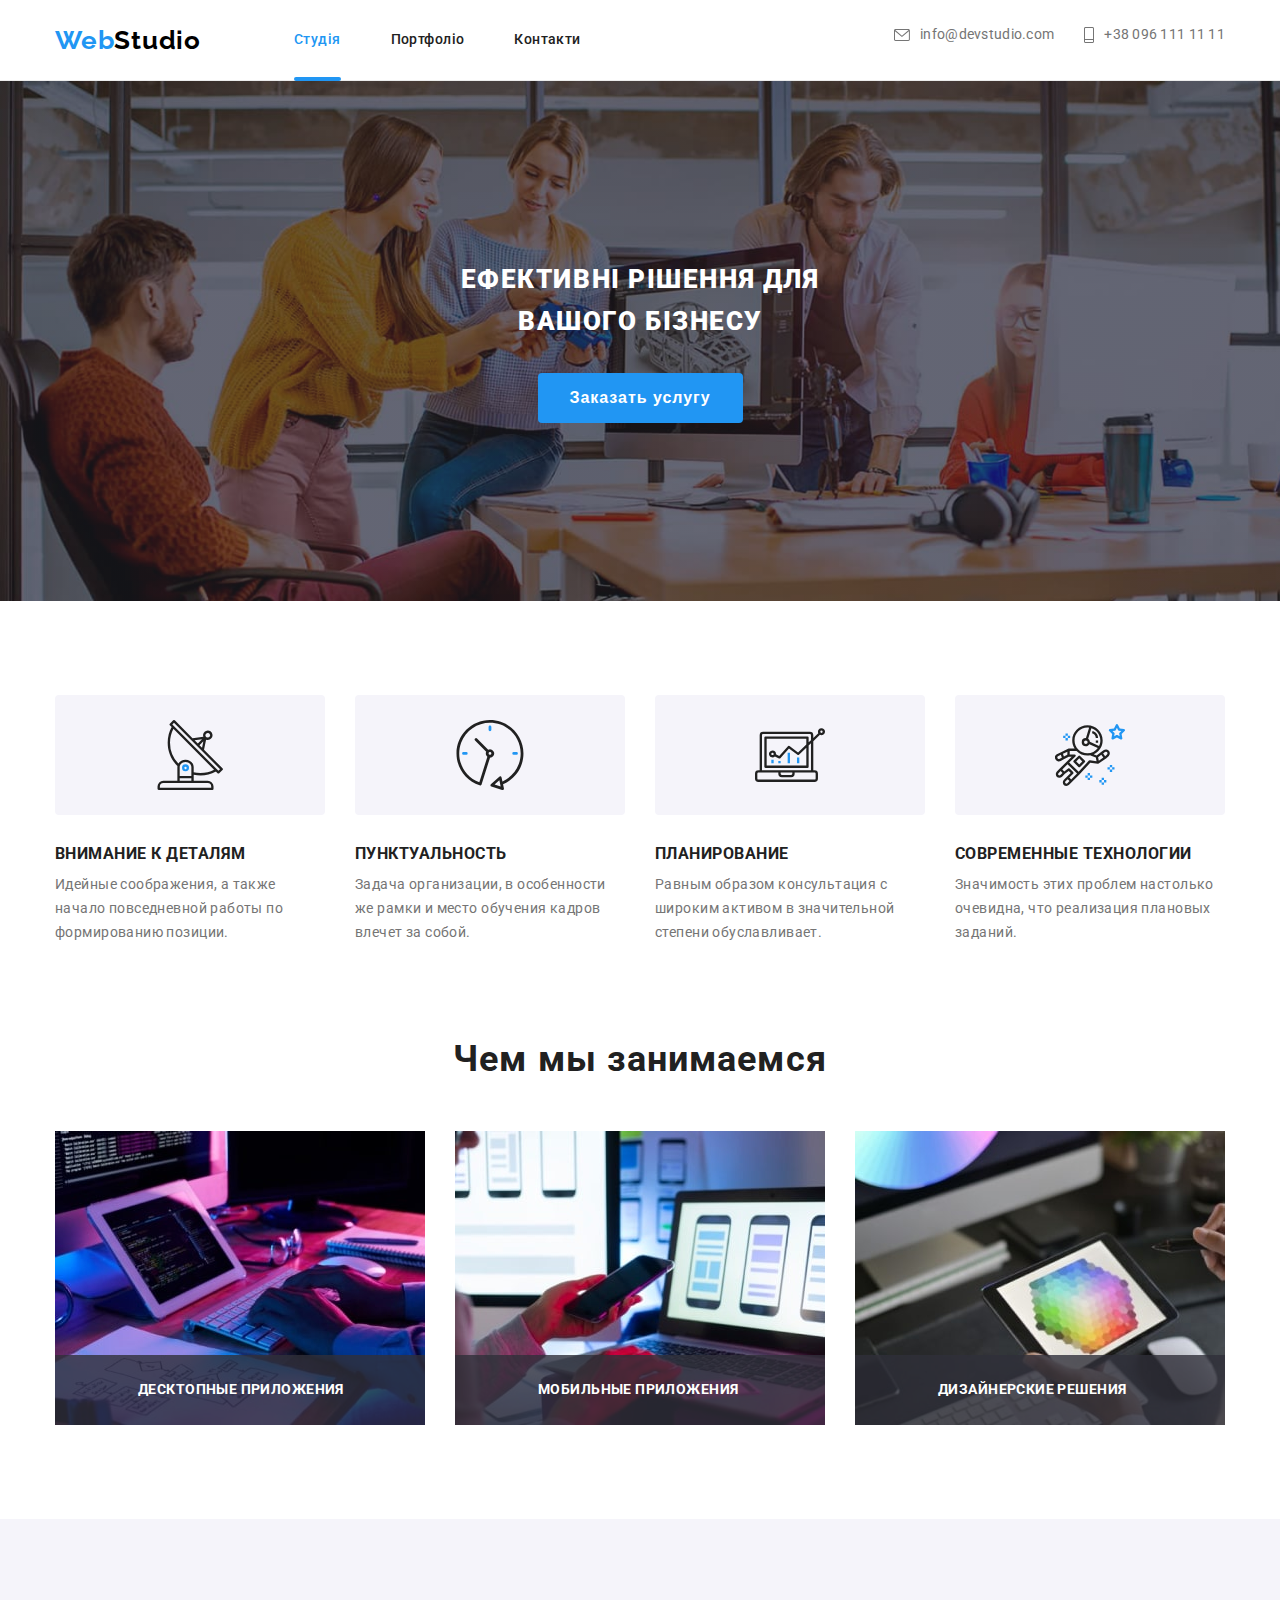
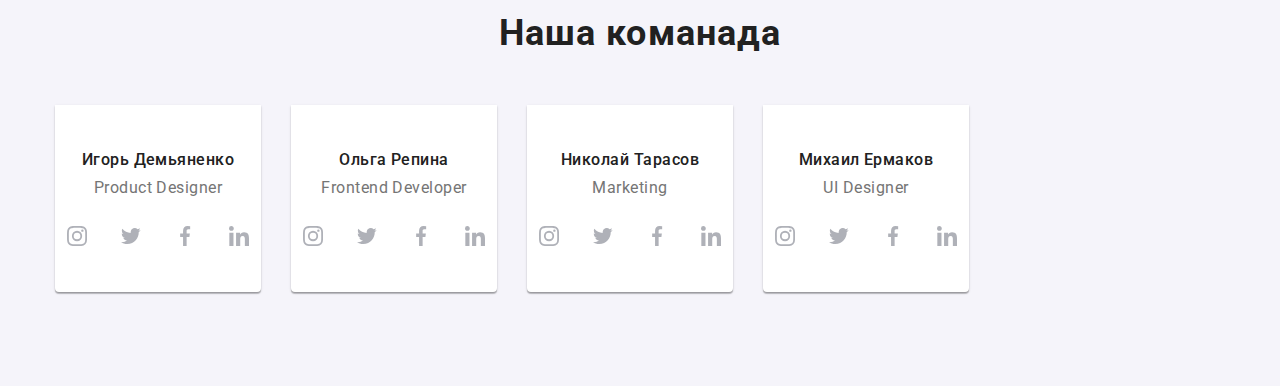
==== index.html @ d338bcd3 "Домашнє завдання 8" ====
<!DOCTYPE html>
<html lang="ru">

<head>
    <meta charset="UTF-8">
    <meta http-equiv="X-UA-Compatible" content="IE=edge">
    <meta name="viewport" content="width=device-width, initial-scale=1.0">
    <title>Document</title>
    <link rel="preconnect" href="https://fonts.googleapis.com">
    <link rel="preconnect" href="https://fonts.gstatic.com" crossorigin>
    <link href="https://fonts.googleapis.com/css2?family=Raleway:wght@700&family=Roboto:wght@500;700;900&display=swap"
        rel="stylesheet">
    <link rel="stylesheet" href="https://cdn.jsdelivr.net/npm/modern-normalize@1.1.0/modern-normalize.min.css">
    <link rel="stylesheet" href="./css/main.min.css">
</head>

<body>
    <header class="site-header">
        <div class="site-header__container container">
                <a href="./index.html" class="logo link" lang="en"><span class="web-logo">Web</span>Studio</a>
                
                <button class="menu-button" js-open-menu>
                    <svg class="menu-button__icon">
                        <use href="./images/icons.svg#icon-menu-burger"></use>
                    </svg>
                </button>

                <nav>
                    <ul class="site-nav list">
                        <li class="site-nav__item item"><a class="site-nav__link link site-nav__link--current" href="./index.html">Студія</a></li>
                        <li class="site-nav__item item"><a class="site-nav__link link" href="./portfolio.html">Портфоліо</a></li>
                        <li class="site-nav__item item"><a class="site-nav__link link" href="">Контакти</a></li>
                    </ul>
                </nav>
                
                <ul class="site-contact list">
                    <li class="site-contact__item item">
                        <a class="site-contact__link link" href="mailto:">
                            <svg class="site-contact__icon">
                                <use href="./images/icons.svg#icon-mail"></use>
                            </svg>
                            info@devstudio.com
                        </a>
                    </li>
                    <li class="site-contact__item item">
                        <a class="site-contact__link link" href="tel:">
                            <svg class="site-contact__icon icon-phone">
                                <use href="./images/icons.svg#icon-phone"></use>
                            </svg>
                            +38 096 111 11 11
                        </a>
                    </li>
                </ul>
        </div>

        <div class="mobile-menu" js-menu-container>
            <div class="mobile-menu__container container">
                <button class="mobile-menu__btn" js-close-menu>
                    <svg class="mobile-menu__btn-icon">
                        <use href="./images/icons.svg#icon-cross"></use>
                    </svg>
                </button>

                <ul class="list mobile-menu__nav">
                    <li class="item mobile-menu__nav-item"><a class="link mobile-menu__nav-link" href="./index.html">Студія</a></li>
                    <li class="item mobile-menu__nav-item"><a class="link mobile-menu__nav-link" href="./portfolio.html">Портфоліо</a></li>
                    <li class="item mobile-menu__nav-item"><a class="link mobile-menu__nav-link" href="">Контакти</a></li>
                </ul>

                <ul class="list mobile-menu__contact">
                    <li class="mobile-menu__contact-item"><a class="mobile-menu__contact-curent link" href="tel:+38 096 111 11 11">+38 096 111 11 11</a></li>
                    <li class="mobile-menu__contact-item"><a class="mobile-menu__contact-link link" href="mailto:info@devstudio.com">info@devstudio.com</a></li>
                </ul>

                <ul class="social-list list">
                    <li class="social-list__item"><a class="link social-list__link" href="">Instagram</a></li>
                    <li class="social-list__item"><a class="link social-list__link" href="">Twitter</a></li>
                    <li class="social-list__item"><a class="link social-list__link" href="">Facebook</a></li>
                    <li class="social-list__item"><a class="link social-list__link" href="">Linkedin</a></li>
                </ul>
            </div>
        </div>
    </header>

  <main>
        <section class="hero">
            <div class="container">
               <h1 class="hero__title">Ефективні рішення для<br> вашого бізнесу</h1> 

               <button class="hero__button btn" data-modal-open>Заказать услугу</button>
            </div>
        </section>

        <section class="features">
            <div class="container">
                <h2 hidden>Особенности</h2>

            <ul class="features__list list">
                <li class="features__item">
                    <div class="features__icon-box">
                        <svg class="features__icon">
                            <use href="./images/icons.svg#icon-satellite-dish"></use>
                        </svg>
                    </div>
                    <h3 class="features__title">Внимание к деталям</h3>
                    <p class="features__describe">
                        Идейные соображения, а также начало повседневной работы по формированию позиции.
                    </p>
                </li>

                <li class="features__item">
                    <div class="features__icon-box">
                        <svg class="features__icon">
                            <use href="./images/icons.svg#icon-clock"></use>
                        </svg>
                    </div>
                    <h3 class="features__title">Пунктуальность</h3>
                    <p class="features__describe">
                        Задача организации, в особенности же рамки и место обучения кадров влечет за собой.
                    </p>
                </li>

                <li class="features__item">
                    <div class="features__icon-box">
                        <svg class="features__icon">
                            <use href="./images/icons.svg#icon-diagram"></use>
                        </svg>
                    </div>
                    <h3 class="features__title">Планирование</h3>
                    <p class="features__describe">
                        Равным образом консультация с широким активом в значительной степени обуславливает.
                    </p>
                </li>

                <li class="features__item">
                    <div class="features__icon-box">
                        <svg class="features__icon">
                            <use href="./images/icons.svg#icon-astronaut"></use>
                        </svg>
                    </div>
                    <h3 class="features__title">Современные технологии</h3>
                    <p class="features__describe">
                        Значимость этих проблем настолько очевидна, что реализация плановых заданий.
                    </p>
                </li>
            </ul>
            </div>
        </section>

        <section class="occupation">
            <div class="container">
                <h2 class="occupation__title">Чем мы занимаемся</h2>

                <ul class="occupation__list list">
                    <li class="occupation__item">
                        <img class="occupation__image" srcset="./images/img1.jpg 1x, ./images/img1@2x.jpg 2x" src="./images/img1.jpg" alt="верстка сайта" width="370">
                        <h3 class="occupation__subtitle">Десктопные приложения</h3>
                    </li>

                    <li class="occupation__item">
                        <img class="occupation__image" srcset="./images/img2.jpg 1x, ./images/img2@2x.jpg 2x" src="./images/img2.jpg" alt="разработка приложения" width="370">
                        <h3 class="occupation__subtitle">Мобильные приложения</h3>
                    </li>

                    <li class="occupation__item">
                        <img class="occupation__image" srcset="./images/img3.jpg 1x, ./images/img3@2x.jpg 2x" src="./images/img3.jpg" alt="дизайн сайта" width="370">
                        <h3 class="occupation__subtitle">Дизайнерские решения</h3>
                    </li>
                </ul>
            </div>
        </section>

        <section class="team">
            <div class="container">
                <h2 class="team__title">Наша команада</h2>

                <ul class="team__list list">
                    <li class="team__item">
                        <img src="./images/photo1.jpg" alt="" class="team__image" width="270">

                        <h3 class="team__name">Игорь Демьяненко</h3>

                        <p class="team__role" lang="en">Product Designer</p>

                        <ul class="team__social-list list">
                            <li class="team__social">
                                <a href="" class="team__social-link">
                                    <svg class="team__social-icon">
                                        <use href="./images/icons.svg#icon-instagram"></use>
                                    </svg>
                                </a>
                            </li>

                            <li class="team__social">
                                <a href="" class="team__social-link">
                                    <svg class="team__social-icon">
                                        <use href="./images/icons.svg#icon-twitter"></use>
                                    </svg>
                                </a>
                            </li>

                            <li class="team__social">
                                <a href="" class="team__social-link">
                                    <svg class="team__social-icon">
                                        <use href="./images/icons.svg#icon-facebook"></use>
                                    </svg>
                                </a>
                            </li>

                            <li class="team__social">
                                <a href="" class="team__social-link">
                                    <svg class="team__social-icon">
                                        <use href="./images/icons.svg#icon-linkedin"></use>
                                    </svg>
                                </a>
                            </li>
                        
    
                        </ul>

                        
                    <li class="team__item">
                        <img src="./images/photo2.jpg" alt="" class="team__image" width="270">

                        <h3 class="team__name">Ольга Репина</h3>

                        <p class="team__role" lang="en">Frontend Developer</p>

                        <ul class="team__social-list list">
                            <li class="team__social">
                                <a href="" class="team__social-link">
                                    <svg class="team__social-icon">
                                        <use href="./images/icons.svg#icon-instagram"></use>
                                    </svg>
                                </a>
                            </li>

                            <li class="team__social">
                                <a href="" class="team__social-link">
                                    <svg class="team__social-icon">
                                        <use href="./images/icons.svg#icon-twitter"></use>
                                    </svg>
                                </a>
                            </li>

                            <li class="team__social">
                                <a href="" class="team__social-link">
                                    <svg class="team__social-icon">
                                        <use href="./images/icons.svg#icon-facebook"></use>
                                    </svg>
                                </a>
                            </li>

                            <li class="team__social">
                                <a href="" class="team__social-link">
                                    <svg class="team__social-icon">
                                        <use href="./images/icons.svg#icon-linkedin"></use>
                                    </svg>
                                </a>
                            </li>
                        
    
                        </ul>
                    </li>

                    <li class="team__item">
                        <img src="./images/photo3.jpg" alt="" class="team__image" width="270">

                        <h3 class="team__name">Николай Тарасов</h3>

                        <p class="team__role" lang="en">Marketing</p>

                        <ul class="team__social-list list">
                            <li class="team__social">
                                <a href="" class="team__social-link">
                                    <svg class="team__social-icon">
                                        <use href="./images/icons.svg#icon-instagram"></use>
                                    </svg>
                                </a>
                            </li>

                            <li class="team__social">
                                <a href="" class="team__social-link">
                                    <svg class="team__social-icon">
                                        <use href="./images/icons.svg#icon-twitter"></use>
                                    </svg>
                                </a>
                            </li>

                            <li class="team__social">
                                <a href="" class="team__social-link">
                                    <svg class="team__social-icon">
                                        <use href="./images/icons.svg#icon-facebook"></use>
                                    </svg>
                                </a>
                            </li>

                            <li class="team__social">
                                <a href="" class="team__social-link">
                                    <svg class="team__social-icon">
                                        <use href="./images/icons.svg#icon-linkedin"></use>
                                    </svg>
                                </a>
                            </li>
                        
    
                        </ul>
                    </li>

                    <li class="team__item">
                        <img src="./images/photo4.jpg" alt="" class="team__image" width="270">

                        <h3 class="team__name">Михаил Ермаков</h3>

                        <p class="team__role" lang="en">UI Designer</p>
                        
                        <ul class="team__social-list list">
                            <li class="team__social">
                                <a href="" class="team__social-link">
                                    <svg class="team__social-icon">
                                        <use href="./images/icons.svg#icon-instagram"></use>
                                    </svg>
                                </a>
                            </li>

                            <li class="team__social">
                                <a href="" class="team__social-link">
                                    <svg class="team__social-icon">
                                        <use href="./images/icons.svg#icon-twitter"></use>
                                    </svg>
                                </a>
                            </li>

                            <li class="team__social">
                                <a href="" class="team__social-link">
                                    <svg class="team__social-icon">
                                        <use href="./images/icons.svg#icon-facebook"></use>
                                    </svg>
                                </a>
                            </li>

                            <li class="team__social">
                                <a href="" class="team__social-link">
                                    <svg class="team__social-icon">
                                        <use href="./images/icons.svg#icon-linkedin"></use>
                                    </svg>
                                </a>
                            </li>
                        
    
                        </ul>
                    </li>
                </ul>
            </div>
        </section>

        <!-- <section class="customers">
            <div class="container">
                <h2 class="customers__title">Наши клиенты</h2>

                <ul class="customers__list list">
                    <li>
                        <a href="" class="customers__link">
                            <svg class="customers__icon">
                                <use href="./images/icons.svg#icon-company-1"></use>
                            </svg>
                        </a>
                    </li>

                    <li>
                        <a href="" class="customers__link">
                            <svg class="customers__icon">
                                <use href="./images/icons.svg#icon-company-2"></use>
                            </svg>
                        </a>
                    </li>

                    <li>
                        <a href="" class="customers__link">
                            <svg class="customers__icon">
                                <use href="./images/icons.svg#icon-company-3"></use>
                            </svg>
                        </a>
                    </li>
                    
                    <li>
                        <a href="" class="customers__link">
                            <svg class="customers__icon">
                                <use href="./images/icons.svg#icon-company-4"></use>
                            </svg>
                        </a>
                    </li>

                    <li>
                        <a href="" class="customers__link">
                            <svg class="customers__icon">
                                <use href="./images/icons.svg#icon-company-5"></use>
                            </svg>
                        </a>
                    </li>

                    <li>
                        <a href="" class="customers__link">
                            <svg class="customers__icon">
                                <use href="./images/icons.svg#icon-company-6"></use>
                            </svg>
                        </a>
                    </li>
                </ul>
            </div>
        </section> -->
    </main>

    <!-- <footer class="site-footer">
        <div class="container">
            <div class="address-container">
                <a href="index.html" class="logo link" lang="en"><span class="web-logo">Web</span>Studio</a>
                
                <address>
                    <p class="address-container__text">г. Киев, пр-т Леси Украинки, 26</p>
                    <ul class="list">
                        <li class="address-container__item item"><a class="address-container__link link" href="mailto:" lang="en">info@example.com</a></li>
                        <li class="address-container__item item"><a class="address-container__link link" href="tel:">+38 099 111 11 11</a></li>
                    </ul>
                </address>
            </div>

            <div class="social-container">
                <p class="social-container__text">Присоединяйтесь</p>

                <ul class="social-container__list list">
                    <li class="social-container__item item">
                        <a href="" class="social-container__link">
                            <svg class="social-container__icon">
                                <use href="./images/icons.svg#icon-instagram"></use>
                            </svg>
                        </a>
                    </li>

                    <li class="social-container__item item">
                        <a href="" class="social-container__link">
                            <svg class="social-container__icon">
                                <use href="./images/icons.svg#icon-twitter"></use>
                            </svg>
                        </a>
                    </li>

                    <li class="social-container__item item">
                        <a href="" class="social-container__link">
                            <svg class="social-container__icon">
                                <use href="./images/icons.svg#icon-facebook"></use>
                            </svg>
                        </a>
                    </li>

                    <li class="social-container__item item">
                        <a href="" class="social-container__link">
                            <svg class="social-container__icon">
                                <use href="./images/icons.svg#icon-linkedin"></use>
                            </svg>
                        </a>
                    </li>
                </ul>
            </div>

            <div class="subscribe">
                <p class="subscribe__text">Подпишитесь на рассылку</p>

                <form class="subscribe__form">
                    <input class="subscribe__field input-field" type="email" placeholder="E-mail">

                    <button type="submit" class="subscribe__button btn">
                        Подпишитесь
                    </button>
                </form>
            </div>
        </div>
    </footer> -->

     <div class="backdrop is-hidden" data-modal>
        <div class="modal">
            <button class="modal__button" data-modal-close>
                <svg class="modal__button-icon">
                    <use href="./images/icons.svg#icon-cross"></use>
                </svg>
            </button>

            <form class="order">
                <p class="order__text">Залиште свої дані, ми вам перетелефонуємо</p>

                <label class="order__label">
                    Ім'я
                    <input class="order__field input-field" type="text" name="name">
                    <svg class="order__icon-name order__icon">
                        <use href="./images/icons.svg#icon-name"></use>
                    </svg>
                </label>

                <label class="order__label">
                    Телефон
                    <input class="order__field input-field" type="tel" name="tel">
                    <svg class="order__icon-tel order__icon">
                        <use href="./images/icons.svg#icon-tel"></use>
                    </svg>
                </label>

                <label class="order__label">
                    Пошта
                    <input class="order__field input-field" type="email" name="email">
                    <svg class="order__icon-email order__icon">
                        <use href="./images/icons.svg#icon-email"></use>
                    </svg>
                </label>

                <label class="order__comment">
                    Коментар
                    <textarea class="order__comment-text input-field" name="comment" placeholder="Введіт текст"></textarea>
                </label>

                <label class="order__confirm">
                    <input class="confirm-check" type="checkbox">
                    <span class="check-icon"></span>
                    Погоджуюсь з розсилкою і прймаю<span><a class="order__confirm-link" href="">&nbsp;Умови договору</a></span>
                </label>

                <button class="order__submit btn" type="submit">Отправить</button>
            </form>
        </div>
    </div>

    <script src="./js/mobile-menu.js"></script>
    <script src="./js/modal.js"></script>
</body>
</html>
---- css/main.min.css ----
:root{--primery-text-color: #212121;--secondary-text-color: #ffffff;--accent-color: #2196f3;--secondary-accent-color: #188ce8;--logo-black-color: #000000;--header-border-color: #ececec;--secondary-bg-color: #2f303a;--contact-color: #757575;--footer-contact-color: rgba(255, 255, 255, 0.6);--elements-bg-color: rgba(255, 255, 255, 0.1);--input-border-color: rgba(255, 255, 255, 0.3);--backdrop-color: rgba(0, 0, 0, 0.2);--button-border-color: rgba(0, 0, 0, 0.1);--modal-input-border-color: rgba(33, 33, 33, 0.2);--secondary-section-bg-color: #f5f4fa;--semi-transparent-bg: rgba(47, 48, 58, 0.8);--hidden-content-bg-color: rgba(33, 150, 243, 0.9);--icon-color: #afb1b8}body{box-sizing:border-box;font-size:14px;line-height:1.14;font-family:"Roboto",sans-serif;color:var(--primery-text-color)}h1,h2,h3,h4,h5,h6,p,ul,li{margin:0;padding:0}.list{list-style-type:none}.link{text-decoration:none}.container{width:480px;margin:0 auto;padding-right:15px;padding-left:15px}@media screen and (max-width: 479px){.container{width:100%}}@media screen and (min-width: 768px){.container{width:768px}}@media screen and (min-width: 1200px){.container{width:1200px}}.btn{display:block;padding:10px 32px;font-family:"Robot",sans-serif;font-weight:700;color:var(--secondary-text-color);font-size:16px;line-height:1.87;letter-spacing:.06em;background-color:var(--accent-color);border:none;border-radius:4px;cursor:pointer}.btn:hover,.btn:focus{background-color:var(--secondary-accent-color);box-shadow:0px 4px 4px var(--elements-bg-color)}.mobile-menu{position:fixed;top:0;left:0;z-index:100;width:100%;height:100%;background-color:var(--secondary-text-color);opacity:0;visibility:none;pointer-events:none;transition:opacity 250ms cubic-bezier(0.4, 0, 0.2, 1),visibility 250ms cubic-bezier(0.4, 0, 0.2, 1)}.mobile-menu.is-open{opacity:1;visibility:visible;pointer-events:auto}.mobile-menu__container{width:480px;position:relative}@media screen and (max-width: 479px){.mobile-menu__container{width:100%}}.mobile-menu__nav{margin-left:25px;padding-top:48px}.mobile-menu__nav-item:not(:last-child){margin-bottom:32px}.mobile-menu__contact{margin-top:auto;margin-left:25px;margin-bottom:64px}.mobile-menu__contact-item:first-child{margin-bottom:32px;font-size:34px;line-height:1.17}.mobile-menu__contact-curent{color:var(--accent-color)}.mobile-menu__contact-link{color:var(--contact-color);font-size:28px;line-height:1.17}.mobile-menu__btn{position:absolute;top:10px;right:15px;margin-left:auto;border:none;background-color:rgba(0,0,0,0);padding:0;line-height:0}.mobile-menu__btn-icon{width:40px;height:40px}.mobile-menu__btn-icon:hover,.mobile-menu__btn-icon:focus{fill:var(--accent-color)}@media screen and (min-width: 768px){.mobile-menu{display:none}}.mobile-menu__nav{margin-bottom:302px}.mobile-menu__nav-link{display:inline-block;color:var(--primery-text-color)}.mobile-menu__nav-link{font-size:40px;line-height:1.17}.mobile-menu__nav-link:hover,.mobile-menu__nav-link:focus{color:var(--accent-color)}.social-list{display:flex;margin-left:25px}.social-list__item:not(:last-of-type){padding-right:10px;border-right:1px solid var(--modal-input-border-color)}.social-list__item:not(:first-of-type){padding-left:10px}.social-list__link{color:var(--accent-color);font-size:18px;line-height:1.22}.site-header{border-bottom:solid 1px var(--header-border-color);position:relative}.site-header__container{display:flex;align-items:center}.menu-button{margin-left:auto;border:none;background-color:rgba(0,0,0,0);padding:0;line-height:0}.menu-button__icon{width:40px;height:40px}@media screen and (min-width: 768px){.menu-button{display:none}}.logo{margin-right:88px;padding-top:24px;padding-bottom:24px;font-family:"Raleway",sans-serif;color:var(--logo-black-color);font-weight:700;font-size:26px;line-height:1.19;letter-spacing:.03em}.web-logo{color:var(--accent-color)}@media screen and (min-width: 1200px){.logo{margin-right:93px}}.site-nav{display:none}@media screen and (min-width: 768px){.site-nav{display:flex}.site-nav__link{position:relative;display:inline-block;padding-top:32px;padding-bottom:32px;color:var(--primery-text-color);font-weight:500;font-size:14px;line-height:1.14;letter-spacing:.03em;transition:color 250ms cubic-bezier(0.4, 0, 0.2, 1)}.site-nav__item:not(:last-child){margin-right:50px}.site-nav__link:hover,.site-nav__link:focus{color:var(--accent-color)}.site-nav__link--current{color:var(--accent-color)}.site-nav__link--current::after{content:"";position:absolute;bottom:-1px;display:block;width:100%;height:4px;background-color:var(--accent-color);border-radius:4px}}.site-contact{display:none}@media screen and (min-width: 768px){.site-contact{display:block;margin-left:auto}.site-contact__item:not(:last-child){margin-bottom:10px}.site-contact__link{display:flex;align-items:center;color:var(--contact-color);font-size:12px;line-height:1.17;letter-spacing:.02em;transition:color 250ms cubic-bezier(0.4, 0, 0.2, 1)}.site-contact__link:hover,.site-contact__link:focus{color:var(--accent-color)}.site-contact__icon{width:14px;height:10px;fill:currentColor;margin-right:10px}.icon-phone{width:10px;height:14px}}@media screen and (min-width: 1200px){.site-contact{display:flex}.site-contact__item:not(:last-child){margin-right:30px}.site-contact__link{font-size:14px;line-height:1.14}.site-contact__icon{width:16px;height:12px}.icon-phone{width:10px;height:16px}}.hero{padding-top:178px;padding-bottom:178px;background-image:linear-gradient(rgba(47, 48, 58, 0.4), rgba(47, 48, 58, 0.4)),url(../images/mobile-hero-img.jpg);background-size:cover;background-repeat:no-repeat;background-color:var(--secondary-bg-color)}.hero__title{margin-bottom:30px;color:var(--secondary-text-color);font-weight:900;font-size:26px;line-height:1.61;letter-spacing:.06em;text-align:center;text-transform:uppercase}.hero__button{margin-right:auto;margin-left:auto}@media(min-device-pixel-ratio: 2),(-webkit-min-device-pixel-ratio: 2),(min-resolution: 192dpi),(min-resolution: 2dppx){.hero{background-image:linear-gradient(rgba(47, 48, 58, 0.4), rgba(47, 48, 58, 0.4)),url(../images/mobile-hero-img@2x.jpg)}}@media screen and (min-width: 768px){.hero{background-image:linear-gradient(rgba(47, 48, 58, 0.4), rgba(47, 48, 58, 0.4)),url(../images/tablet-hero-img.jpg)}}@media screen and (min-width: 768px)and (min-device-pixel-ratio: 2),screen and (min-width: 768px)and (-webkit-min-device-pixel-ratio: 2),screen and (min-width: 768px)and (min-resolution: 192dpi),screen and (min-width: 768px)and (min-resolution: 2dppx){.hero{background-image:linear-gradient(rgba(47, 48, 58, 0.4), rgba(47, 48, 58, 0.4)),url(../images/tablet-hero-img@2x.jpg)}}@media screen and (min-width: 1200px){.hero{background-image:linear-gradient(rgba(47, 48, 58, 0.4), rgba(47, 48, 58, 0.4)),url(../images/desktop-hero-img.jpg)}}@media screen and (min-width: 1200px)and (min-device-pixel-ratio: 2),screen and (min-width: 1200px)and (-webkit-min-device-pixel-ratio: 2),screen and (min-width: 1200px)and (min-resolution: 192dpi),screen and (min-width: 1200px)and (min-resolution: 2dppx){.hero{background-image:linear-gradient(rgba(47, 48, 58, 0.4), rgba(47, 48, 58, 0.4)),url(../images/desktop-hero-img@2x.jpg)}}.features{padding-top:94px}.features__icon-box{display:flex;justify-content:center;align-items:center;width:100%;height:120px;margin-bottom:30px;background-color:var(--secondary-section-bg-color);border-radius:4px}.features__icon{width:70px;height:70px}.features__title{margin-bottom:10px;text-align:center;font-weight:700;line-height:1.14;letter-spacing:.03em;text-transform:uppercase}.features__describe{color:var(--contact-color);line-height:1.71;letter-spacing:.03em}@media screen and (min-width: 768px){.features__list{display:flex;flex-wrap:wrap}.features__icon-box{width:354px}.features__item{width:354px}.features__item:not(:nth-child(2n)){margin-right:30px}.features__title{text-align:start}}@media screen and (min-width: 1200px){.features__icon-box{width:270px}.features__item:not(:last-child){margin-right:30px}.features__item{width:270px}}.occupation{display:none}@media screen and (min-width: 1200px){.occupation{display:block;padding-top:94px;padding-bottom:94px}.occupation__title{margin-bottom:50px;font-weight:700;font-size:36px;line-height:1.16;text-align:center;letter-spacing:.03em}.occupation__list{display:flex}.occupation__item{position:relative;min-width:370px;background-color:var(--secondary-section-bg-color)}.occupation__item:not(:last-of-type){margin-right:30px}.occupation__item::before{content:"";position:absolute;bottom:0;right:0;width:100%;height:70px;background-color:var(--semi-transparent-bg)}.occupation__image{display:block}.occupation__subtitle{position:absolute;left:83px;bottom:27px;color:var(--secondary-text-color);font-weight:700;font-size:14px;line-height:1.14;letter-spacing:.03em;text-transform:uppercase}}.team{padding-top:94px;padding-bottom:94px;background-color:var(--secondary-section-bg-color)}.team__title{margin-bottom:50px;font-weight:700;font-size:36px;line-height:1.16;text-align:center;letter-spacing:.03em}.team__list{display:flex}.team__item{background-color:var(--secondary-text-color);box-shadow:0px 1px 3px rgba(0,0,0,.12),0px 1px 1px rgba(0,0,0,.14),0px 2px 1px rgba(0,0,0,.2);border-radius:0px 0px 4px 4px}.team__item:not(:last-of-type){margin-right:30px}.team__name{margin-top:30px;margin-bottom:10px;font-weight:500;font-size:16px;line-height:1.18;text-align:center;letter-spacing:.03em}.team__role{margin-bottom:16px;color:var(--contact-color);font-size:16px;line-height:1.18;text-align:center;letter-spacing:.03em}.team__social-list{display:flex;justify-content:center;margin-bottom:30px}.team__social:not(:last-of-type){margin-right:10px}.team__social-link{position:relative;display:inline-block;width:44px;height:44px;color:var(--icon-color);border-radius:50%;transition:color 250ms cubic-bezier(0.4, 0, 0.2, 1),background-color 250ms cubic-bezier(0.4, 0, 0.2, 1)}.team__social-link:hover,.team__social-link:focus{color:var(--secondary-text-color);background-color:var(--accent-color)}.team__social-icon{position:absolute;top:50%;left:50%;transform:translate(-50%, -50%);width:20px;height:20px;fill:currentColor}.customers{padding-top:94px;padding-bottom:94px}.customers__title{margin-bottom:50px;font-weight:700;font-size:36px;line-height:1.16;text-align:center;letter-spacing:.03em}.customers__list{display:flex;justify-content:space-between}.customers__link{position:relative;display:block;width:170px;height:92px;color:var(--icon-color);border:1px solid currentColor;border-radius:4px;transition:color 250ms cubic-bezier(0.4, 0, 0.2, 1)}.customers__link:hover,.customers__link:focus{color:var(--accent-color)}.customers__icon{position:absolute;top:50%;left:50%;transform:translate(-50%, -50%);width:106px;height:62px;fill:currentColor}.portfolio{padding-top:94px;padding-bottom:94px}.filter{display:flex;justify-content:center;margin-bottom:50px}.filter__item:not(:last-of-type){margin-right:8px}.filter__button{display:block;padding:6px 22px;font-family:inherit;font-weight:500;font-size:16px;line-height:1.62;letter-spacing:.03em;background-color:var(--secondary-section-bg-color);border:none;border-radius:4px;cursor:pointer}.filter__button:hover{color:var(--secondary-text-color);background-color:var(--accent-color);box-shadow:0px 3px 1px rgba(0,0,0,.1),0px 1px 2px rgba(0,0,0,.08),0px 2px 2px rgba(0,0,0,.12)}.filter--current{color:var(--secondary-text-color);background-color:var(--accent-color)}.card-set{display:flex;flex-wrap:wrap}.card-set__item{margin-top:30px;margin-left:30px}.card-set__item:nth-of-type(3n + 1){margin-left:0}.card-set__item:nth-of-type(-n + 3){margin-top:0}.card-set__link{display:block;color:var(--primery-text-color);transition:box-shadow 250ms cubic-bezier(0.4, 0, 0.2, 1)}.card-set__link:hover,.card-set__link:focus{box-shadow:0px 1px 1px rgba(0,0,0,.12),0px 4px 4px rgba(0,0,0,.06),1px 4px 6px rgba(0,0,0,.16)}.card-set__link:hover .overlay-content{transform:translateY(0)}.hidden-content{position:relative;overflow:hidden}.overlay-content{position:absolute;top:0;left:0;width:100%;height:100%;transform:translateY(101%);transition:transform 250ms cubic-bezier(0.4, 0, 0.2, 1);background-color:var(--hidden-content-bg-color)}.hidden-content__text{position:absolute;top:63px;right:24px;bottom:63px;left:24px;color:var(--secondary-text-color);font-size:18px;line-height:1.55;letter-spacing:.03em}.portfolio__container{padding:20px 24px;border-right:1px solid #eee;border-bottom:1px solid #eee;border-left:1px solid #eee}.card-set__title{margin-bottom:4px;font-weight:700;font-size:18px;line-height:2;letter-spacing:.06em}.card-set__description{color:var(--contact-color);font-size:16px;line-height:1.87;letter-spacing:.03em}.site-footer{color:var(--secondary-text-color);background-color:var(--secondary-bg-color)}.site-footer>.container{display:flex;align-items:baseline;padding-top:60px;padding-bottom:60px}.site-footer .logo{display:block;padding:0;margin-right:0;margin-bottom:20px;color:var(--secondary-text-color)}.address-container__text{margin-bottom:9px;font-style:normal;font-size:14px;line-height:1.71;letter-spacing:.03em}.address-container__link{font-style:normal;color:var(--footer-contact-color);font-size:14px;line-height:1.71;letter-spacing:.03em;transition:color 250ms cubic-bezier(0.4, 0, 0.2, 1)}.address-container__link:hover,.address-container__link:focus{color:var(--accent-color)}.address-container__item:first-of-type{margin-bottom:9px}.social-container{margin-left:70px}.social-container__text{margin-bottom:20px;font-weight:700;font-size:14px;line-height:1.14;letter-spacing:.03em;text-transform:uppercase}.social-container__list{display:flex}.social-container__item:not(:last-of-type){margin-right:10px}.social-container__link{display:block;width:44px;height:44px;position:relative;color:var(--secondary-text-color);background-color:var(--elements-bg-color);border-radius:50%;transition:background-color 250ms cubic-bezier(0.4, 0, 0.2, 1)}.social-container__link:hover,.social-container__link:focus{background-color:var(--accent-color)}.social-container__icon{position:absolute;top:50%;left:50%;transform:translate(-50%, -50%);width:20px;height:20px;fill:currentColor}.subscribe{margin-left:auto}.subscribe__form{display:flex}.input-field{outline:none;border:solid 1px var(--modal-input-border-color);border-radius:4px;background-color:inherit;transition:border 250ms cubic-bezier(0.4, 0, 0.2, 1)}.input-field:focus{border:1px solid var(--accent-color)}.subscribe__field{width:358px;height:50px;margin-right:12px;padding-left:16px;color:var(--secondary-text-color);border:solid 1px var(--input-border-color)}.subscribe__text{margin-bottom:20px;font-weight:700;font-size:14px;line-height:1.14;letter-spacing:.03em;text-transform:uppercase}.backdrop{position:fixed;top:0;right:0;width:100%;height:100%;opacity:1;background-color:var(--backdrop-color);transition:opacity 250ms cubic-bezier(0.4, 0, 0.2, 1)}.is-hidden{opacity:0;pointer-events:none;transition:opacity 250ms cubic-bezier(0.4, 0, 0.2, 1)}.backdrop.is-hidden .modal{transform:scale(1.2) translate(-50%, -50%)}.modal{position:absolute;top:50%;left:50%;transform:scale(1) translate(-50%, -50%);padding:40px;width:450px;height:609px;background-color:var(--secondary-text-color);border-radius:4px;box-shadow:0px 1px 3px rgba(0,0,0,.12),0px 1px 1px rgba(0,0,0,.14),0px 2px 1px rgba(0,0,0,.2);transition:transform 250ms cubic-bezier(0.4, 0, 0.2, 1);transform-origin:top left}.modal__button{position:absolute;top:8px;right:8px;display:flex;justify-content:center;align-items:center;width:30px;height:30px;background-color:inherit;border:1px solid var(--button-border-color);border-radius:50%;cursor:pointer;transition:color 250ms cubic-bezier(0.4, 0, 0.2, 1)}.modal__button:hover,.modal__button:focus{color:var(--accent-color)}.modal__button-icon{width:11px;height:11px;fill:currentColor}@media screen and (max-width: 479px){.modal{width:95vw}}@media screen and (min-width: 1200px){.modal{width:528px;height:581px}}.order{display:flex;flex-direction:column;color:var(--contact-color)}.order__text{margin-bottom:12px;color:var(--primery-text-color);font-weight:700;font-size:20px;line-height:1.15;text-align:center}.order__label{position:relative;display:flex;flex-direction:column;margin-bottom:10px}.order__field{height:40px;padding-left:42px;margin-top:4px}.order__icon{position:absolute;bottom:14px;left:15px;transition:fill 250ms cubic-bezier(0.4, 0, 0.2, 1)}.order__field:focus+.order__icon{fill:var(--accent-color)}.order__icon-name{width:12px;height:12px}.order__icon-tel{width:13px;height:13px}.order__icon-email{width:15px;height:12px}.order__comment{margin-bottom:20px}.order__comment-text{display:flex;flex-direction:column;padding:12px 16px;margin-top:4px;width:100%;height:120px;resize:none}.order__confirm{display:flex;justify-content:center;align-items:center;margin-bottom:30px;font-size:12px;line-height:1.17;letter-spacing:.03em;cursor:pointer}.confirm-check{position:absolute;width:1px;height:1px;margin:-1px;border:0;padding:0;white-space:nowrap;-webkit-clip-path:inset(100%);clip-path:inset(100%);clip:rect(0 0 0 0);overflow:hidden}.check-icon{display:inline-block;width:16px;height:15px;margin-right:7px;border:2px solid var(--primery-text-color);border-radius:4px}.confirm-check:checked+.check-icon{border-color:var(--accent-color);background-color:var(--accent-color);background-image:url(../images/icon-check.svg);background-size:contain;background-origin:border-box}.confirm-check:focus+.check-icon{border-color:var(--secondary-accent-color)}.order__confirm-link{color:var(--accent-color);transition:color 250ms cubic-bezier(0.4, 0, 0.2, 1)}.order__confirm-link:hover,.order__confirm-link:focus{color:var(--secondary-accent-color)}.order__submit{padding:10px 55px;margin-right:auto;margin-left:auto}.order__submit:hover,.order__submit:focus{box-shadow:0px 4px 4px rgba(0,0,0,.15)}@media screen and (min-width: 1200px){.order__confirm{font-size:14px;line-height:1.71}}/*# sourceMappingURL=main.min.css.map */
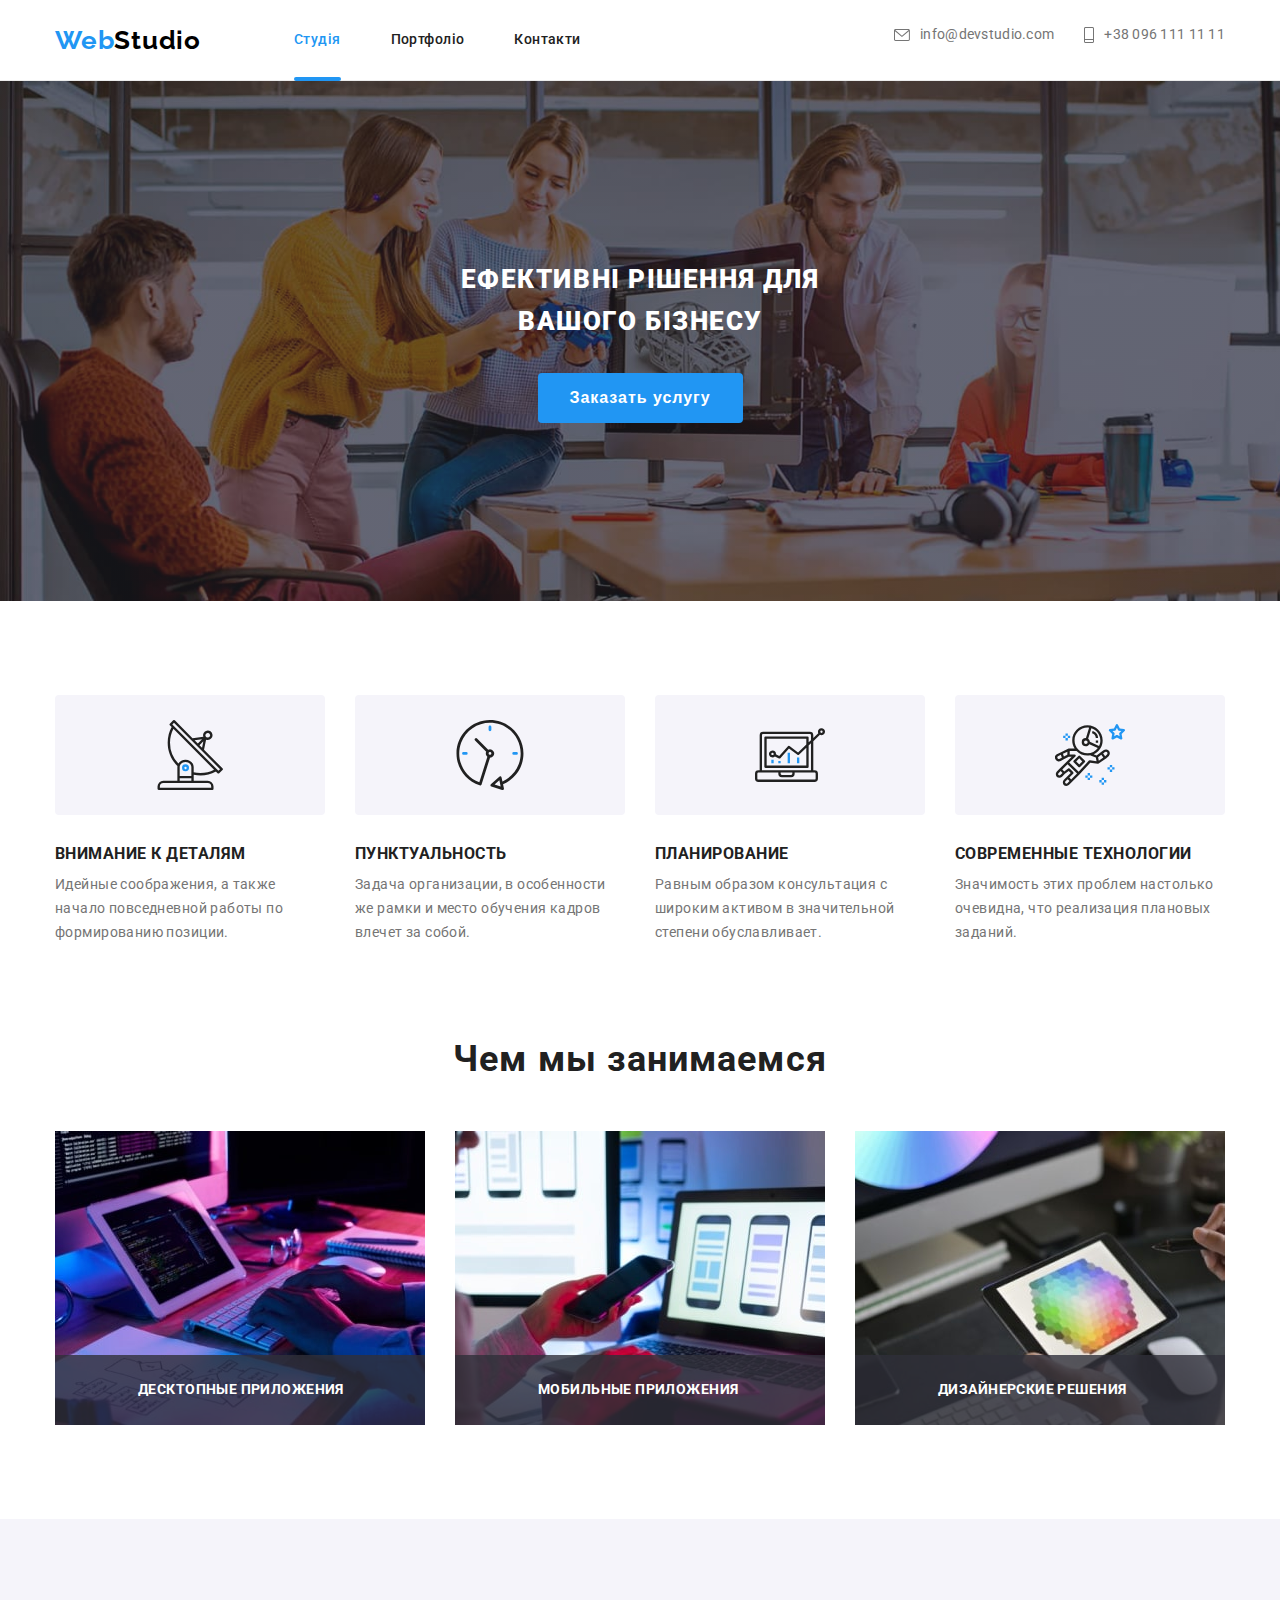
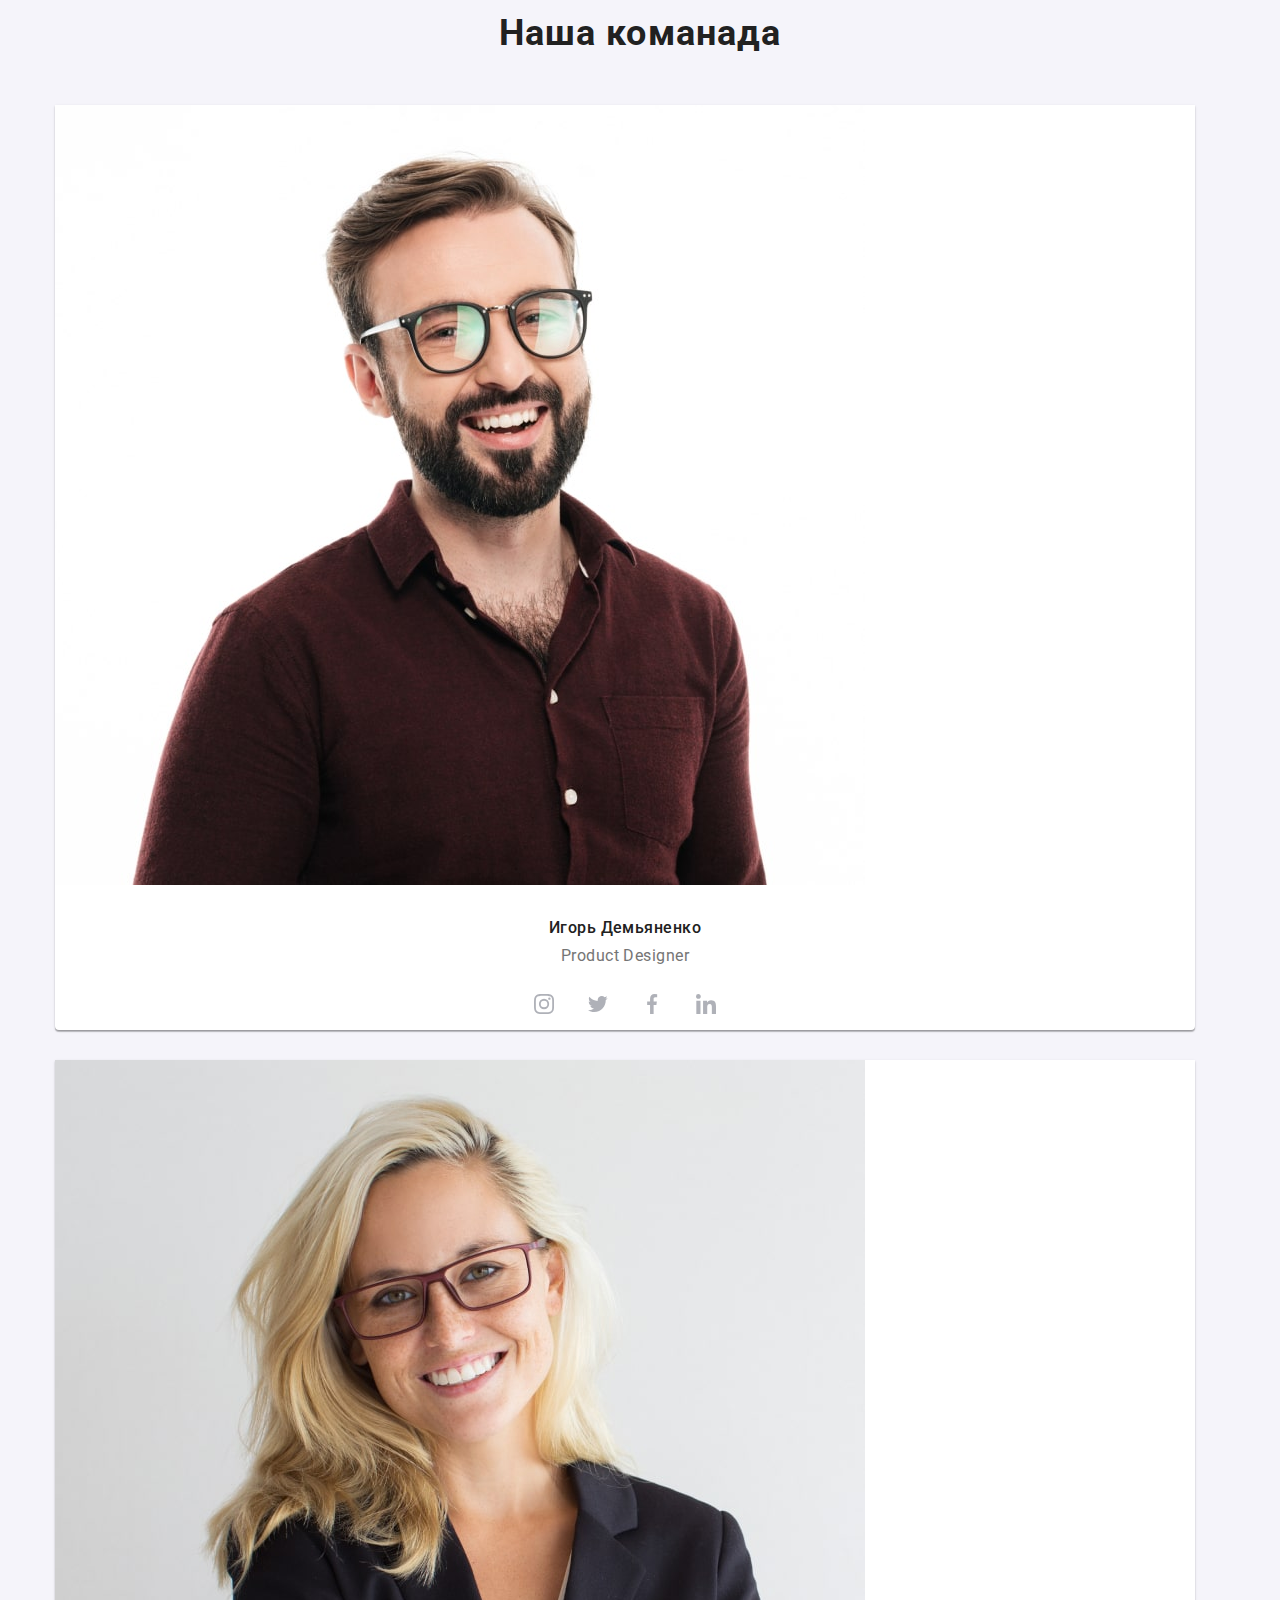
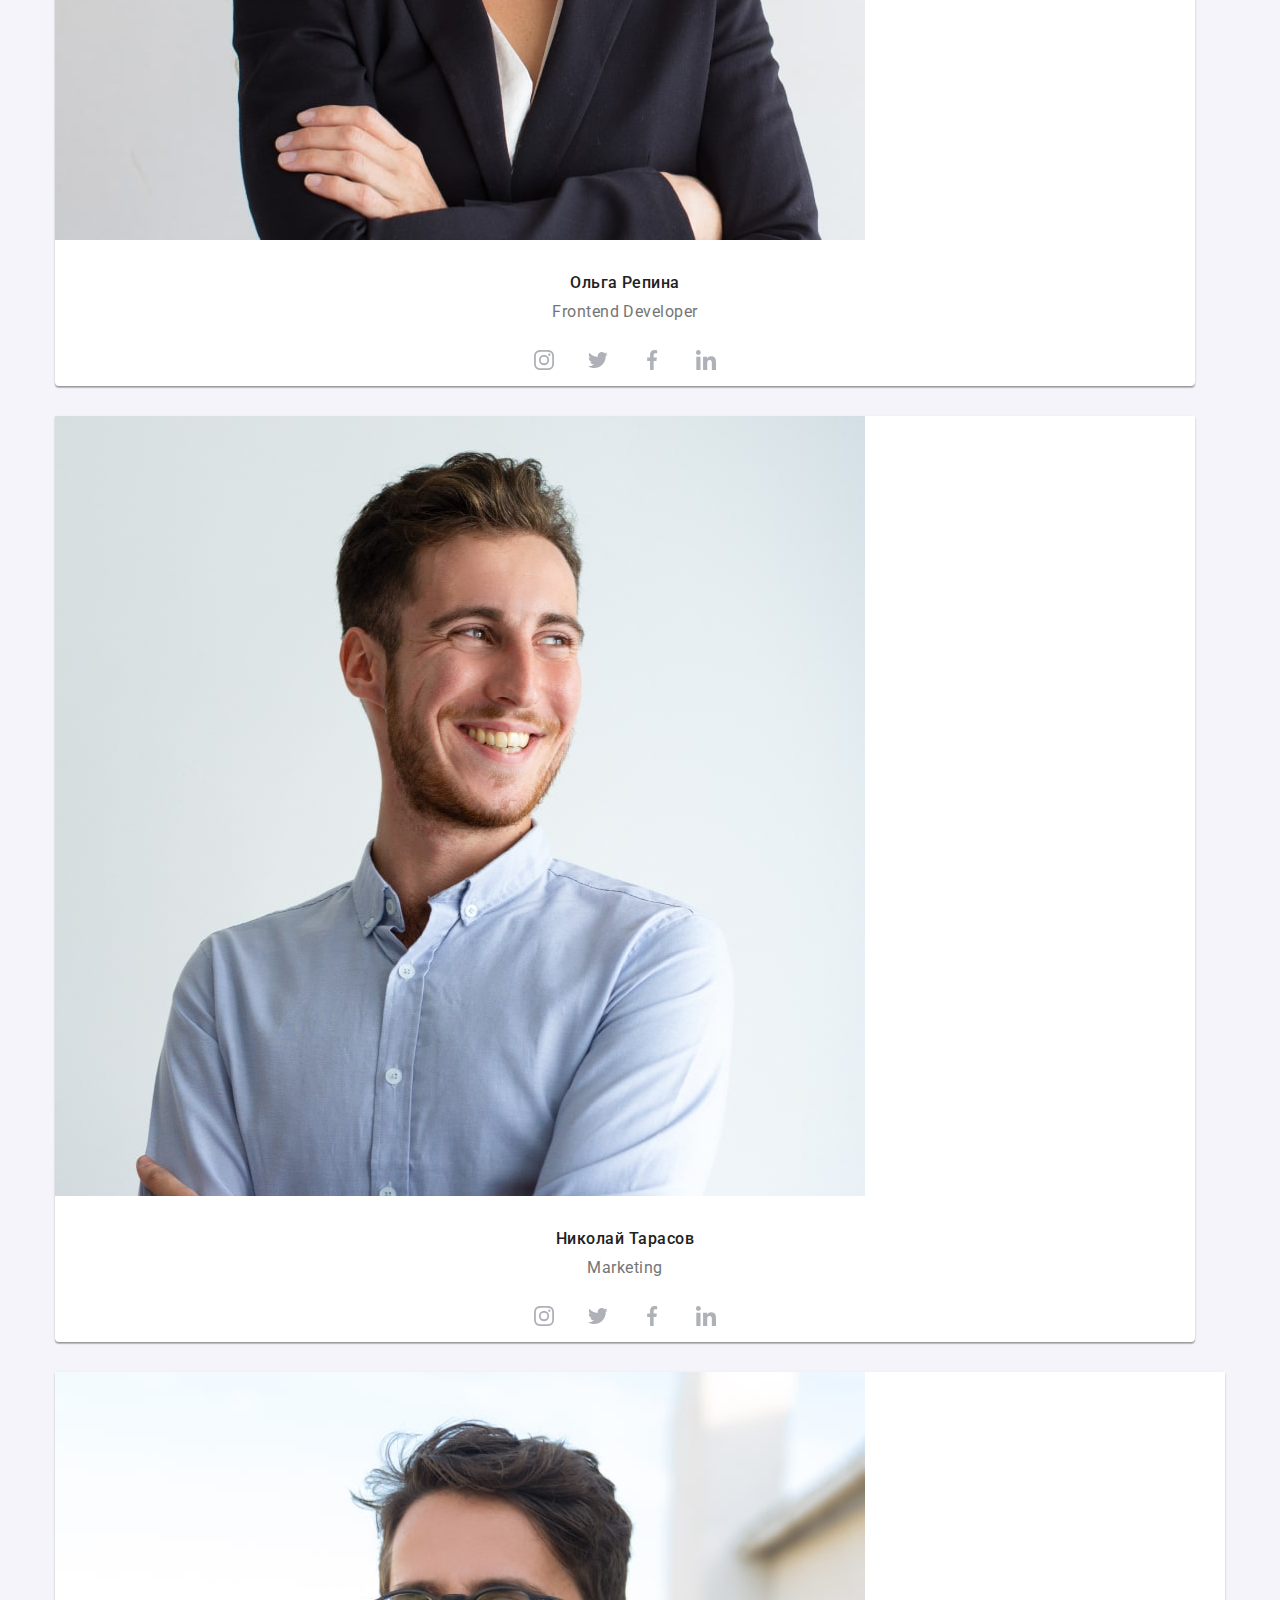
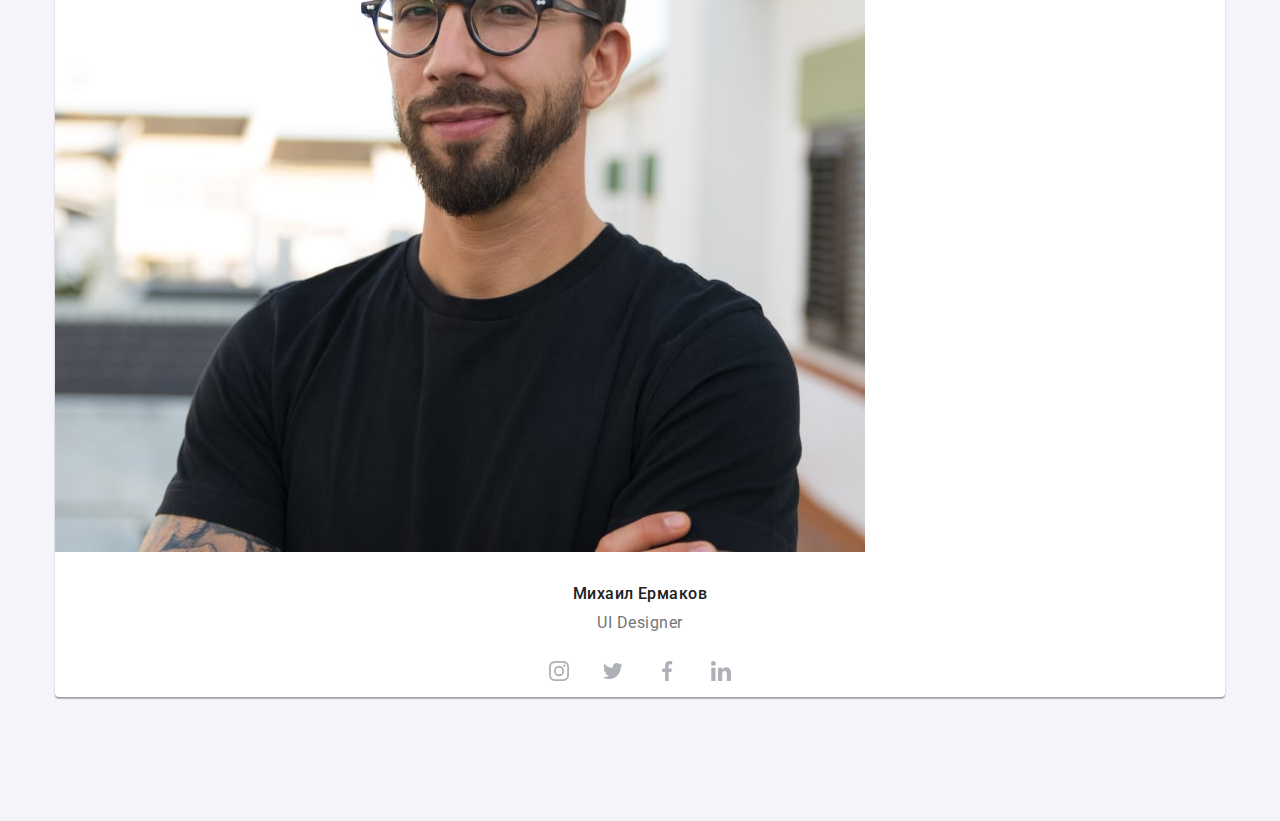
==== commit 735127d5: "Домашнє завдання 8" ====
--- a/index.html
+++ b/index.html
@@ -176,7 +176,15 @@
 
                 <ul class="team__list list">
                     <li class="team__item">
-                        <img src="./images/photo1.jpg" alt="" class="team__image" width="270">
+                        <picture>
+                            <source srcset="./images/desktop-photo1.jpg 1x, ./images/desktop-photo1@2x.jpg 2x," media="(min-width: 1200px)">
+
+                            <source srcset="./images/tablet-photo1.jpg 1x, ./images/tablet-photo1@2x.jpg 2x," media="(min-width: 768px)">
+
+                            <source srcset="./images/mobile-photo1.jpg 1x, ./images/mobile-photo1@2x.jpg 2x," media="(max-width: 767px)">
+
+                            <img src="./images/photo1.jpg" alt="" class="team__image" width="">
+                        </picture>
 
                         <h3 class="team__name">Игорь Демьяненко</h3>
 
@@ -220,7 +228,15 @@
 
                         
                     <li class="team__item">
-                        <img src="./images/photo2.jpg" alt="" class="team__image" width="270">
+                        <picture>
+                            <source srcset="./images/desktop-photo2.jpg 1x, ./images/desktop-photo2@2x.jpg 2x," media="(min-width: 1200px)">
+
+                            <source srcset="./images/tablet-photo2.jpg 1x, ./images/tablet-photo2@2x.jpg 2x," media="(min-width: 768px)">
+
+                            <source srcset="./images/mobile-photo2.jpg 1x, ./images/mobile-photo2@2x.jpg 2x," media="(max-width: 767px)">
+
+                            <img src="./images/photo1.jpg" alt="" class="team__image" width="">
+                        </picture>
 
                         <h3 class="team__name">Ольга Репина</h3>
 
@@ -264,7 +280,15 @@
                     </li>
 
                     <li class="team__item">
-                        <img src="./images/photo3.jpg" alt="" class="team__image" width="270">
+                        <picture>
+                            <source srcset="./images/desktop-photo3.jpg 1x, ./images/desktop-photo3@2x.jpg 2x," media="(min-width: 1200px)">
+
+                            <source srcset="./images/tablet-photo3.jpg 1x, ./images/tablet-photo3@2x.jpg 2x," media="(min-width: 768px)">
+
+                            <source srcset="./images/mobile-photo3.jpg 1x, ./images/mobile-photo3@2x.jpg 2x," media="(max-width: 767px)">
+
+                            <img src="./images/photo1.jpg" alt="" class="team__image" width="">
+                        </picture>
 
                         <h3 class="team__name">Николай Тарасов</h3>
 
@@ -308,7 +332,15 @@
                     </li>
 
                     <li class="team__item">
-                        <img src="./images/photo4.jpg" alt="" class="team__image" width="270">
+                        <picture>
+                            <source srcset="./images/desktop-photo4.jpg 1x, ./images/desktop-photo4@2x.jpg 2x," media="(min-width: 1200px)">
+
+                            <source srcset="./images/tablet-photo4.jpg 1x, ./images/tablet-photo4@2x.jpg 2x," media="(min-width: 768px)">
+
+                            <source srcset="./images/mobile-photo4.jpg 1x, ./images/mobile-photo4@2x.jpg 2x," media="(max-width: 767px)">
+
+                            <img src="./images/photo1.jpg" alt="" class="team__image" width="">
+                        </picture>
 
                         <h3 class="team__name">Михаил Ермаков</h3>
 
--- a/css/main.min.css
+++ b/css/main.min.css
@@ -1 +1 @@
-:root{--primery-text-color: #212121;--secondary-text-color: #ffffff;--accent-color: #2196f3;--secondary-accent-color: #188ce8;--logo-black-color: #000000;--header-border-color: #ececec;--secondary-bg-color: #2f303a;--contact-color: #757575;--footer-contact-color: rgba(255, 255, 255, 0.6);--elements-bg-color: rgba(255, 255, 255, 0.1);--input-border-color: rgba(255, 255, 255, 0.3);--backdrop-color: rgba(0, 0, 0, 0.2);--button-border-color: rgba(0, 0, 0, 0.1);--modal-input-border-color: rgba(33, 33, 33, 0.2);--secondary-section-bg-color: #f5f4fa;--semi-transparent-bg: rgba(47, 48, 58, 0.8);--hidden-content-bg-color: rgba(33, 150, 243, 0.9);--icon-color: #afb1b8}body{box-sizing:border-box;font-size:14px;line-height:1.14;font-family:"Roboto",sans-serif;color:var(--primery-text-color)}h1,h2,h3,h4,h5,h6,p,ul,li{margin:0;padding:0}.list{list-style-type:none}.link{text-decoration:none}.container{width:480px;margin:0 auto;padding-right:15px;padding-left:15px}@media screen and (max-width: 479px){.container{width:100%}}@media screen and (min-width: 768px){.container{width:768px}}@media screen and (min-width: 1200px){.container{width:1200px}}.btn{display:block;padding:10px 32px;font-family:"Robot",sans-serif;font-weight:700;color:var(--secondary-text-color);font-size:16px;line-height:1.87;letter-spacing:.06em;background-color:var(--accent-color);border:none;border-radius:4px;cursor:pointer}.btn:hover,.btn:focus{background-color:var(--secondary-accent-color);box-shadow:0px 4px 4px var(--elements-bg-color)}.mobile-menu{position:fixed;top:0;left:0;z-index:100;width:100%;height:100%;background-color:var(--secondary-text-color);opacity:0;visibility:none;pointer-events:none;transition:opacity 250ms cubic-bezier(0.4, 0, 0.2, 1),visibility 250ms cubic-bezier(0.4, 0, 0.2, 1)}.mobile-menu.is-open{opacity:1;visibility:visible;pointer-events:auto}.mobile-menu__container{width:480px;position:relative}@media screen and (max-width: 479px){.mobile-menu__container{width:100%}}.mobile-menu__nav{margin-left:25px;padding-top:48px}.mobile-menu__nav-item:not(:last-child){margin-bottom:32px}.mobile-menu__contact{margin-top:auto;margin-left:25px;margin-bottom:64px}.mobile-menu__contact-item:first-child{margin-bottom:32px;font-size:34px;line-height:1.17}.mobile-menu__contact-curent{color:var(--accent-color)}.mobile-menu__contact-link{color:var(--contact-color);font-size:28px;line-height:1.17}.mobile-menu__btn{position:absolute;top:10px;right:15px;margin-left:auto;border:none;background-color:rgba(0,0,0,0);padding:0;line-height:0}.mobile-menu__btn-icon{width:40px;height:40px}.mobile-menu__btn-icon:hover,.mobile-menu__btn-icon:focus{fill:var(--accent-color)}@media screen and (min-width: 768px){.mobile-menu{display:none}}.mobile-menu__nav{margin-bottom:302px}.mobile-menu__nav-link{display:inline-block;color:var(--primery-text-color)}.mobile-menu__nav-link{font-size:40px;line-height:1.17}.mobile-menu__nav-link:hover,.mobile-menu__nav-link:focus{color:var(--accent-color)}.social-list{display:flex;margin-left:25px}.social-list__item:not(:last-of-type){padding-right:10px;border-right:1px solid var(--modal-input-border-color)}.social-list__item:not(:first-of-type){padding-left:10px}.social-list__link{color:var(--accent-color);font-size:18px;line-height:1.22}.site-header{border-bottom:solid 1px var(--header-border-color);position:relative}.site-header__container{display:flex;align-items:center}.menu-button{margin-left:auto;border:none;background-color:rgba(0,0,0,0);padding:0;line-height:0}.menu-button__icon{width:40px;height:40px}@media screen and (min-width: 768px){.menu-button{display:none}}.logo{margin-right:88px;padding-top:24px;padding-bottom:24px;font-family:"Raleway",sans-serif;color:var(--logo-black-color);font-weight:700;font-size:26px;line-height:1.19;letter-spacing:.03em}.web-logo{color:var(--accent-color)}@media screen and (min-width: 1200px){.logo{margin-right:93px}}.site-nav{display:none}@media screen and (min-width: 768px){.site-nav{display:flex}.site-nav__link{position:relative;display:inline-block;padding-top:32px;padding-bottom:32px;color:var(--primery-text-color);font-weight:500;font-size:14px;line-height:1.14;letter-spacing:.03em;transition:color 250ms cubic-bezier(0.4, 0, 0.2, 1)}.site-nav__item:not(:last-child){margin-right:50px}.site-nav__link:hover,.site-nav__link:focus{color:var(--accent-color)}.site-nav__link--current{color:var(--accent-color)}.site-nav__link--current::after{content:"";position:absolute;bottom:-1px;display:block;width:100%;height:4px;background-color:var(--accent-color);border-radius:4px}}.site-contact{display:none}@media screen and (min-width: 768px){.site-contact{display:block;margin-left:auto}.site-contact__item:not(:last-child){margin-bottom:10px}.site-contact__link{display:flex;align-items:center;color:var(--contact-color);font-size:12px;line-height:1.17;letter-spacing:.02em;transition:color 250ms cubic-bezier(0.4, 0, 0.2, 1)}.site-contact__link:hover,.site-contact__link:focus{color:var(--accent-color)}.site-contact__icon{width:14px;height:10px;fill:currentColor;margin-right:10px}.icon-phone{width:10px;height:14px}}@media screen and (min-width: 1200px){.site-contact{display:flex}.site-contact__item:not(:last-child){margin-right:30px}.site-contact__link{font-size:14px;line-height:1.14}.site-contact__icon{width:16px;height:12px}.icon-phone{width:10px;height:16px}}.hero{padding-top:178px;padding-bottom:178px;background-image:linear-gradient(rgba(47, 48, 58, 0.4), rgba(47, 48, 58, 0.4)),url(../images/mobile-hero-img.jpg);background-size:cover;background-repeat:no-repeat;background-color:var(--secondary-bg-color)}.hero__title{margin-bottom:30px;color:var(--secondary-text-color);font-weight:900;font-size:26px;line-height:1.61;letter-spacing:.06em;text-align:center;text-transform:uppercase}.hero__button{margin-right:auto;margin-left:auto}@media(min-device-pixel-ratio: 2),(-webkit-min-device-pixel-ratio: 2),(min-resolution: 192dpi),(min-resolution: 2dppx){.hero{background-image:linear-gradient(rgba(47, 48, 58, 0.4), rgba(47, 48, 58, 0.4)),url(../images/mobile-hero-img@2x.jpg)}}@media screen and (min-width: 768px){.hero{background-image:linear-gradient(rgba(47, 48, 58, 0.4), rgba(47, 48, 58, 0.4)),url(../images/tablet-hero-img.jpg)}}@media screen and (min-width: 768px)and (min-device-pixel-ratio: 2),screen and (min-width: 768px)and (-webkit-min-device-pixel-ratio: 2),screen and (min-width: 768px)and (min-resolution: 192dpi),screen and (min-width: 768px)and (min-resolution: 2dppx){.hero{background-image:linear-gradient(rgba(47, 48, 58, 0.4), rgba(47, 48, 58, 0.4)),url(../images/tablet-hero-img@2x.jpg)}}@media screen and (min-width: 1200px){.hero{background-image:linear-gradient(rgba(47, 48, 58, 0.4), rgba(47, 48, 58, 0.4)),url(../images/desktop-hero-img.jpg)}}@media screen and (min-width: 1200px)and (min-device-pixel-ratio: 2),screen and (min-width: 1200px)and (-webkit-min-device-pixel-ratio: 2),screen and (min-width: 1200px)and (min-resolution: 192dpi),screen and (min-width: 1200px)and (min-resolution: 2dppx){.hero{background-image:linear-gradient(rgba(47, 48, 58, 0.4), rgba(47, 48, 58, 0.4)),url(../images/desktop-hero-img@2x.jpg)}}.features{padding-top:94px}.features__icon-box{display:flex;justify-content:center;align-items:center;width:100%;height:120px;margin-bottom:30px;background-color:var(--secondary-section-bg-color);border-radius:4px}.features__icon{width:70px;height:70px}.features__title{margin-bottom:10px;text-align:center;font-weight:700;line-height:1.14;letter-spacing:.03em;text-transform:uppercase}.features__describe{color:var(--contact-color);line-height:1.71;letter-spacing:.03em}@media screen and (min-width: 768px){.features__list{display:flex;flex-wrap:wrap}.features__icon-box{width:354px}.features__item{width:354px}.features__item:not(:nth-child(2n)){margin-right:30px}.features__title{text-align:start}}@media screen and (min-width: 1200px){.features__icon-box{width:270px}.features__item:not(:last-child){margin-right:30px}.features__item{width:270px}}.occupation{display:none}@media screen and (min-width: 1200px){.occupation{display:block;padding-top:94px;padding-bottom:94px}.occupation__title{margin-bottom:50px;font-weight:700;font-size:36px;line-height:1.16;text-align:center;letter-spacing:.03em}.occupation__list{display:flex}.occupation__item{position:relative;min-width:370px;background-color:var(--secondary-section-bg-color)}.occupation__item:not(:last-of-type){margin-right:30px}.occupation__item::before{content:"";position:absolute;bottom:0;right:0;width:100%;height:70px;background-color:var(--semi-transparent-bg)}.occupation__image{display:block}.occupation__subtitle{position:absolute;left:83px;bottom:27px;color:var(--secondary-text-color);font-weight:700;font-size:14px;line-height:1.14;letter-spacing:.03em;text-transform:uppercase}}.team{padding-top:94px;padding-bottom:94px;background-color:var(--secondary-section-bg-color)}.team__title{margin-bottom:50px;font-weight:700;font-size:36px;line-height:1.16;text-align:center;letter-spacing:.03em}.team__list{display:flex}.team__item{background-color:var(--secondary-text-color);box-shadow:0px 1px 3px rgba(0,0,0,.12),0px 1px 1px rgba(0,0,0,.14),0px 2px 1px rgba(0,0,0,.2);border-radius:0px 0px 4px 4px}.team__item:not(:last-of-type){margin-right:30px}.team__name{margin-top:30px;margin-bottom:10px;font-weight:500;font-size:16px;line-height:1.18;text-align:center;letter-spacing:.03em}.team__role{margin-bottom:16px;color:var(--contact-color);font-size:16px;line-height:1.18;text-align:center;letter-spacing:.03em}.team__social-list{display:flex;justify-content:center;margin-bottom:30px}.team__social:not(:last-of-type){margin-right:10px}.team__social-link{position:relative;display:inline-block;width:44px;height:44px;color:var(--icon-color);border-radius:50%;transition:color 250ms cubic-bezier(0.4, 0, 0.2, 1),background-color 250ms cubic-bezier(0.4, 0, 0.2, 1)}.team__social-link:hover,.team__social-link:focus{color:var(--secondary-text-color);background-color:var(--accent-color)}.team__social-icon{position:absolute;top:50%;left:50%;transform:translate(-50%, -50%);width:20px;height:20px;fill:currentColor}.customers{padding-top:94px;padding-bottom:94px}.customers__title{margin-bottom:50px;font-weight:700;font-size:36px;line-height:1.16;text-align:center;letter-spacing:.03em}.customers__list{display:flex;justify-content:space-between}.customers__link{position:relative;display:block;width:170px;height:92px;color:var(--icon-color);border:1px solid currentColor;border-radius:4px;transition:color 250ms cubic-bezier(0.4, 0, 0.2, 1)}.customers__link:hover,.customers__link:focus{color:var(--accent-color)}.customers__icon{position:absolute;top:50%;left:50%;transform:translate(-50%, -50%);width:106px;height:62px;fill:currentColor}.portfolio{padding-top:94px;padding-bottom:94px}.filter{display:flex;justify-content:center;margin-bottom:50px}.filter__item:not(:last-of-type){margin-right:8px}.filter__button{display:block;padding:6px 22px;font-family:inherit;font-weight:500;font-size:16px;line-height:1.62;letter-spacing:.03em;background-color:var(--secondary-section-bg-color);border:none;border-radius:4px;cursor:pointer}.filter__button:hover{color:var(--secondary-text-color);background-color:var(--accent-color);box-shadow:0px 3px 1px rgba(0,0,0,.1),0px 1px 2px rgba(0,0,0,.08),0px 2px 2px rgba(0,0,0,.12)}.filter--current{color:var(--secondary-text-color);background-color:var(--accent-color)}.card-set{display:flex;flex-wrap:wrap}.card-set__item{margin-top:30px;margin-left:30px}.card-set__item:nth-of-type(3n + 1){margin-left:0}.card-set__item:nth-of-type(-n + 3){margin-top:0}.card-set__link{display:block;color:var(--primery-text-color);transition:box-shadow 250ms cubic-bezier(0.4, 0, 0.2, 1)}.card-set__link:hover,.card-set__link:focus{box-shadow:0px 1px 1px rgba(0,0,0,.12),0px 4px 4px rgba(0,0,0,.06),1px 4px 6px rgba(0,0,0,.16)}.card-set__link:hover .overlay-content{transform:translateY(0)}.hidden-content{position:relative;overflow:hidden}.overlay-content{position:absolute;top:0;left:0;width:100%;height:100%;transform:translateY(101%);transition:transform 250ms cubic-bezier(0.4, 0, 0.2, 1);background-color:var(--hidden-content-bg-color)}.hidden-content__text{position:absolute;top:63px;right:24px;bottom:63px;left:24px;color:var(--secondary-text-color);font-size:18px;line-height:1.55;letter-spacing:.03em}.portfolio__container{padding:20px 24px;border-right:1px solid #eee;border-bottom:1px solid #eee;border-left:1px solid #eee}.card-set__title{margin-bottom:4px;font-weight:700;font-size:18px;line-height:2;letter-spacing:.06em}.card-set__description{color:var(--contact-color);font-size:16px;line-height:1.87;letter-spacing:.03em}.site-footer{color:var(--secondary-text-color);background-color:var(--secondary-bg-color)}.site-footer>.container{display:flex;align-items:baseline;padding-top:60px;padding-bottom:60px}.site-footer .logo{display:block;padding:0;margin-right:0;margin-bottom:20px;color:var(--secondary-text-color)}.address-container__text{margin-bottom:9px;font-style:normal;font-size:14px;line-height:1.71;letter-spacing:.03em}.address-container__link{font-style:normal;color:var(--footer-contact-color);font-size:14px;line-height:1.71;letter-spacing:.03em;transition:color 250ms cubic-bezier(0.4, 0, 0.2, 1)}.address-container__link:hover,.address-container__link:focus{color:var(--accent-color)}.address-container__item:first-of-type{margin-bottom:9px}.social-container{margin-left:70px}.social-container__text{margin-bottom:20px;font-weight:700;font-size:14px;line-height:1.14;letter-spacing:.03em;text-transform:uppercase}.social-container__list{display:flex}.social-container__item:not(:last-of-type){margin-right:10px}.social-container__link{display:block;width:44px;height:44px;position:relative;color:var(--secondary-text-color);background-color:var(--elements-bg-color);border-radius:50%;transition:background-color 250ms cubic-bezier(0.4, 0, 0.2, 1)}.social-container__link:hover,.social-container__link:focus{background-color:var(--accent-color)}.social-container__icon{position:absolute;top:50%;left:50%;transform:translate(-50%, -50%);width:20px;height:20px;fill:currentColor}.subscribe{margin-left:auto}.subscribe__form{display:flex}.input-field{outline:none;border:solid 1px var(--modal-input-border-color);border-radius:4px;background-color:inherit;transition:border 250ms cubic-bezier(0.4, 0, 0.2, 1)}.input-field:focus{border:1px solid var(--accent-color)}.subscribe__field{width:358px;height:50px;margin-right:12px;padding-left:16px;color:var(--secondary-text-color);border:solid 1px var(--input-border-color)}.subscribe__text{margin-bottom:20px;font-weight:700;font-size:14px;line-height:1.14;letter-spacing:.03em;text-transform:uppercase}.backdrop{position:fixed;top:0;right:0;width:100%;height:100%;opacity:1;background-color:var(--backdrop-color);transition:opacity 250ms cubic-bezier(0.4, 0, 0.2, 1)}.is-hidden{opacity:0;pointer-events:none;transition:opacity 250ms cubic-bezier(0.4, 0, 0.2, 1)}.backdrop.is-hidden .modal{transform:scale(1.2) translate(-50%, -50%)}.modal{position:absolute;top:50%;left:50%;transform:scale(1) translate(-50%, -50%);padding:40px;width:450px;height:609px;background-color:var(--secondary-text-color);border-radius:4px;box-shadow:0px 1px 3px rgba(0,0,0,.12),0px 1px 1px rgba(0,0,0,.14),0px 2px 1px rgba(0,0,0,.2);transition:transform 250ms cubic-bezier(0.4, 0, 0.2, 1);transform-origin:top left}.modal__button{position:absolute;top:8px;right:8px;display:flex;justify-content:center;align-items:center;width:30px;height:30px;background-color:inherit;border:1px solid var(--button-border-color);border-radius:50%;cursor:pointer;transition:color 250ms cubic-bezier(0.4, 0, 0.2, 1)}.modal__button:hover,.modal__button:focus{color:var(--accent-color)}.modal__button-icon{width:11px;height:11px;fill:currentColor}@media screen and (max-width: 479px){.modal{width:95vw}}@media screen and (min-width: 1200px){.modal{width:528px;height:581px}}.order{display:flex;flex-direction:column;color:var(--contact-color)}.order__text{margin-bottom:12px;color:var(--primery-text-color);font-weight:700;font-size:20px;line-height:1.15;text-align:center}.order__label{position:relative;display:flex;flex-direction:column;margin-bottom:10px}.order__field{height:40px;padding-left:42px;margin-top:4px}.order__icon{position:absolute;bottom:14px;left:15px;transition:fill 250ms cubic-bezier(0.4, 0, 0.2, 1)}.order__field:focus+.order__icon{fill:var(--accent-color)}.order__icon-name{width:12px;height:12px}.order__icon-tel{width:13px;height:13px}.order__icon-email{width:15px;height:12px}.order__comment{margin-bottom:20px}.order__comment-text{display:flex;flex-direction:column;padding:12px 16px;margin-top:4px;width:100%;height:120px;resize:none}.order__confirm{display:flex;justify-content:center;align-items:center;margin-bottom:30px;font-size:12px;line-height:1.17;letter-spacing:.03em;cursor:pointer}.confirm-check{position:absolute;width:1px;height:1px;margin:-1px;border:0;padding:0;white-space:nowrap;-webkit-clip-path:inset(100%);clip-path:inset(100%);clip:rect(0 0 0 0);overflow:hidden}.check-icon{display:inline-block;width:16px;height:15px;margin-right:7px;border:2px solid var(--primery-text-color);border-radius:4px}.confirm-check:checked+.check-icon{border-color:var(--accent-color);background-color:var(--accent-color);background-image:url(../images/icon-check.svg);background-size:contain;background-origin:border-box}.confirm-check:focus+.check-icon{border-color:var(--secondary-accent-color)}.order__confirm-link{color:var(--accent-color);transition:color 250ms cubic-bezier(0.4, 0, 0.2, 1)}.order__confirm-link:hover,.order__confirm-link:focus{color:var(--secondary-accent-color)}.order__submit{padding:10px 55px;margin-right:auto;margin-left:auto}.order__submit:hover,.order__submit:focus{box-shadow:0px 4px 4px rgba(0,0,0,.15)}@media screen and (min-width: 1200px){.order__confirm{font-size:14px;line-height:1.71}}/*# sourceMappingURL=main.min.css.map */+:root{--primery-text-color: #212121;--secondary-text-color: #ffffff;--accent-color: #2196f3;--secondary-accent-color: #188ce8;--logo-black-color: #000000;--header-border-color: #ececec;--secondary-bg-color: #2f303a;--contact-color: #757575;--footer-contact-color: rgba(255, 255, 255, 0.6);--elements-bg-color: rgba(255, 255, 255, 0.1);--input-border-color: rgba(255, 255, 255, 0.3);--backdrop-color: rgba(0, 0, 0, 0.2);--button-border-color: rgba(0, 0, 0, 0.1);--modal-input-border-color: rgba(33, 33, 33, 0.2);--secondary-section-bg-color: #f5f4fa;--semi-transparent-bg: rgba(47, 48, 58, 0.8);--hidden-content-bg-color: rgba(33, 150, 243, 0.9);--icon-color: #afb1b8}body{box-sizing:border-box;font-size:14px;line-height:1.14;font-family:"Roboto",sans-serif;color:var(--primery-text-color)}h1,h2,h3,h4,h5,h6,p,ul,li{margin:0;padding:0}.list{list-style-type:none}.link{text-decoration:none}.container{width:480px;margin:0 auto;padding-right:15px;padding-left:15px}@media screen and (max-width: 479px){.container{width:100%}}@media screen and (min-width: 768px){.container{width:768px}}@media screen and (min-width: 1200px){.container{width:1200px}}.btn{display:block;padding:10px 32px;font-family:"Robot",sans-serif;font-weight:700;color:var(--secondary-text-color);font-size:16px;line-height:1.87;letter-spacing:.06em;background-color:var(--accent-color);border:none;border-radius:4px;cursor:pointer}.btn:hover,.btn:focus{background-color:var(--secondary-accent-color);box-shadow:0px 4px 4px var(--elements-bg-color)}.mobile-menu{position:fixed;top:0;left:0;z-index:100;width:100%;height:100%;background-color:var(--secondary-text-color);opacity:0;visibility:none;pointer-events:none;transition:opacity 250ms cubic-bezier(0.4, 0, 0.2, 1),visibility 250ms cubic-bezier(0.4, 0, 0.2, 1)}.mobile-menu.is-open{opacity:1;visibility:visible;pointer-events:auto}.mobile-menu__container{width:480px;position:relative}@media screen and (max-width: 479px){.mobile-menu__container{width:100%}}.mobile-menu__nav{margin-left:25px;padding-top:48px}.mobile-menu__nav-item:not(:last-child){margin-bottom:32px}.mobile-menu__contact{margin-top:auto;margin-left:25px;margin-bottom:64px}.mobile-menu__contact-item:first-child{margin-bottom:32px;font-size:34px;line-height:1.17}.mobile-menu__contact-curent{color:var(--accent-color)}.mobile-menu__contact-link{color:var(--contact-color);font-size:28px;line-height:1.17}.mobile-menu__btn{position:absolute;top:10px;right:15px;margin-left:auto;border:none;background-color:rgba(0,0,0,0);padding:0;line-height:0}.mobile-menu__btn-icon{width:40px;height:40px}.mobile-menu__btn-icon:hover,.mobile-menu__btn-icon:focus{fill:var(--accent-color)}@media screen and (min-width: 768px){.mobile-menu{display:none}}.mobile-menu__nav{margin-bottom:302px}.mobile-menu__nav-link{display:inline-block;color:var(--primery-text-color)}.mobile-menu__nav-link{font-size:40px;line-height:1.17}.mobile-menu__nav-link:hover,.mobile-menu__nav-link:focus{color:var(--accent-color)}.social-list{display:flex;margin-left:25px}.social-list__item:not(:last-of-type){padding-right:10px;border-right:1px solid var(--modal-input-border-color)}.social-list__item:not(:first-of-type){padding-left:10px}.social-list__link{color:var(--accent-color);font-size:18px;line-height:1.22}.site-header{border-bottom:solid 1px var(--header-border-color);position:relative}.site-header__container{display:flex;align-items:center}.menu-button{margin-left:auto;border:none;background-color:rgba(0,0,0,0);padding:0;line-height:0}.menu-button__icon{width:40px;height:40px}@media screen and (min-width: 768px){.menu-button{display:none}}.logo{margin-right:88px;padding-top:24px;padding-bottom:24px;font-family:"Raleway",sans-serif;color:var(--logo-black-color);font-weight:700;font-size:26px;line-height:1.19;letter-spacing:.03em}.web-logo{color:var(--accent-color)}@media screen and (min-width: 1200px){.logo{margin-right:93px}}.site-nav{display:none}@media screen and (min-width: 768px){.site-nav{display:flex}.site-nav__link{position:relative;display:inline-block;padding-top:32px;padding-bottom:32px;color:var(--primery-text-color);font-weight:500;font-size:14px;line-height:1.14;letter-spacing:.03em;transition:color 250ms cubic-bezier(0.4, 0, 0.2, 1)}.site-nav__item:not(:last-child){margin-right:50px}.site-nav__link:hover,.site-nav__link:focus{color:var(--accent-color)}.site-nav__link--current{color:var(--accent-color)}.site-nav__link--current::after{content:"";position:absolute;bottom:-1px;display:block;width:100%;height:4px;background-color:var(--accent-color);border-radius:4px}}.site-contact{display:none}@media screen and (min-width: 768px){.site-contact{display:block;margin-left:auto}.site-contact__item:not(:last-child){margin-bottom:10px}.site-contact__link{display:flex;align-items:center;color:var(--contact-color);font-size:12px;line-height:1.17;letter-spacing:.02em;transition:color 250ms cubic-bezier(0.4, 0, 0.2, 1)}.site-contact__link:hover,.site-contact__link:focus{color:var(--accent-color)}.site-contact__icon{width:14px;height:10px;fill:currentColor;margin-right:10px}.icon-phone{width:10px;height:14px}}@media screen and (min-width: 1200px){.site-contact{display:flex}.site-contact__item:not(:last-child){margin-right:30px}.site-contact__link{font-size:14px;line-height:1.14}.site-contact__icon{width:16px;height:12px}.icon-phone{width:10px;height:16px}}.hero{padding-top:178px;padding-bottom:178px;background-image:linear-gradient(rgba(47, 48, 58, 0.4), rgba(47, 48, 58, 0.4)),url(../images/mobile-hero-img.jpg);background-size:cover;background-repeat:no-repeat;background-color:var(--secondary-bg-color)}.hero__title{margin-bottom:30px;color:var(--secondary-text-color);font-weight:900;font-size:26px;line-height:1.61;letter-spacing:.06em;text-align:center;text-transform:uppercase}.hero__button{margin-right:auto;margin-left:auto}@media(min-device-pixel-ratio: 2),(-webkit-min-device-pixel-ratio: 2),(min-resolution: 192dpi),(min-resolution: 2dppx){.hero{background-image:linear-gradient(rgba(47, 48, 58, 0.4), rgba(47, 48, 58, 0.4)),url(../images/mobile-hero-img@2x.jpg)}}@media screen and (min-width: 768px){.hero{background-image:linear-gradient(rgba(47, 48, 58, 0.4), rgba(47, 48, 58, 0.4)),url(../images/tablet-hero-img.jpg)}}@media screen and (min-width: 768px)and (min-device-pixel-ratio: 2),screen and (min-width: 768px)and (-webkit-min-device-pixel-ratio: 2),screen and (min-width: 768px)and (min-resolution: 192dpi),screen and (min-width: 768px)and (min-resolution: 2dppx){.hero{background-image:linear-gradient(rgba(47, 48, 58, 0.4), rgba(47, 48, 58, 0.4)),url(../images/tablet-hero-img@2x.jpg)}}@media screen and (min-width: 1200px){.hero{background-image:linear-gradient(rgba(47, 48, 58, 0.4), rgba(47, 48, 58, 0.4)),url(../images/desktop-hero-img.jpg)}}@media screen and (min-width: 1200px)and (min-device-pixel-ratio: 2),screen and (min-width: 1200px)and (-webkit-min-device-pixel-ratio: 2),screen and (min-width: 1200px)and (min-resolution: 192dpi),screen and (min-width: 1200px)and (min-resolution: 2dppx){.hero{background-image:linear-gradient(rgba(47, 48, 58, 0.4), rgba(47, 48, 58, 0.4)),url(../images/desktop-hero-img@2x.jpg)}}.features{padding-top:94px}.features__icon-box{display:flex;justify-content:center;align-items:center;width:100%;height:120px;margin-bottom:30px;background-color:var(--secondary-section-bg-color);border-radius:4px}.features__icon{width:70px;height:70px}.features__title{margin-bottom:10px;text-align:center;font-weight:700;line-height:1.14;letter-spacing:.03em;text-transform:uppercase}.features__describe{color:var(--contact-color);line-height:1.71;letter-spacing:.03em}@media screen and (min-width: 768px){.features__list{display:flex;flex-wrap:wrap}.features__icon-box{width:354px}.features__item{width:354px}.features__item:not(:nth-child(2n)){margin-right:30px}.features__title{text-align:start}}@media screen and (min-width: 1200px){.features__icon-box{width:270px}.features__item:not(:last-child){margin-right:30px}.features__item{width:270px}}.occupation{display:none}@media screen and (min-width: 1200px){.occupation{display:block;padding-top:94px;padding-bottom:94px}.occupation__title{margin-bottom:50px;font-weight:700;font-size:36px;line-height:1.16;text-align:center;letter-spacing:.03em}.occupation__list{display:flex}.occupation__item{position:relative;min-width:370px;background-color:var(--secondary-section-bg-color)}.occupation__item:not(:last-of-type){margin-right:30px}.occupation__item::before{content:"";position:absolute;bottom:0;right:0;width:100%;height:70px;background-color:var(--semi-transparent-bg)}.occupation__image{display:block}.occupation__subtitle{position:absolute;left:83px;bottom:27px;color:var(--secondary-text-color);font-weight:700;font-size:14px;line-height:1.14;letter-spacing:.03em;text-transform:uppercase}}.team{padding-top:94px;padding-bottom:94px;background-color:var(--secondary-section-bg-color)}.team__title{margin-bottom:50px;font-weight:700;font-size:36px;line-height:1.16;text-align:center;letter-spacing:.03em}.team__item{background-color:var(--secondary-text-color);box-shadow:0px 1px 3px rgba(0,0,0,.12),0px 1px 1px rgba(0,0,0,.14),0px 2px 1px rgba(0,0,0,.2);border-radius:0px 0px 4px 4px}.team__item:not(:last-of-type){margin-right:30px}.team__name{margin-top:30px;margin-bottom:10px;font-weight:500;font-size:16px;line-height:1.18;text-align:center;letter-spacing:.03em}.team__role{margin-bottom:16px;color:var(--contact-color);font-size:16px;line-height:1.18;text-align:center;letter-spacing:.03em}.team__social-list{display:flex;justify-content:center;margin-bottom:30px}.team__social:not(:last-of-type){margin-right:10px}.team__social-link{position:relative;display:inline-block;width:44px;height:44px;color:var(--icon-color);border-radius:50%;transition:color 250ms cubic-bezier(0.4, 0, 0.2, 1),background-color 250ms cubic-bezier(0.4, 0, 0.2, 1)}.team__social-link:hover,.team__social-link:focus{color:var(--secondary-text-color);background-color:var(--accent-color)}.team__social-icon{position:absolute;top:50%;left:50%;transform:translate(-50%, -50%);width:20px;height:20px;fill:currentColor}.customers{padding-top:94px;padding-bottom:94px}.customers__title{margin-bottom:50px;font-weight:700;font-size:36px;line-height:1.16;text-align:center;letter-spacing:.03em}.customers__list{display:flex;justify-content:space-between}.customers__link{position:relative;display:block;width:170px;height:92px;color:var(--icon-color);border:1px solid currentColor;border-radius:4px;transition:color 250ms cubic-bezier(0.4, 0, 0.2, 1)}.customers__link:hover,.customers__link:focus{color:var(--accent-color)}.customers__icon{position:absolute;top:50%;left:50%;transform:translate(-50%, -50%);width:106px;height:62px;fill:currentColor}.portfolio{padding-top:94px;padding-bottom:94px}.filter{display:flex;justify-content:center;margin-bottom:50px}.filter__item:not(:last-of-type){margin-right:8px}.filter__button{display:block;padding:6px 22px;font-family:inherit;font-weight:500;font-size:16px;line-height:1.62;letter-spacing:.03em;background-color:var(--secondary-section-bg-color);border:none;border-radius:4px;cursor:pointer}.filter__button:hover{color:var(--secondary-text-color);background-color:var(--accent-color);box-shadow:0px 3px 1px rgba(0,0,0,.1),0px 1px 2px rgba(0,0,0,.08),0px 2px 2px rgba(0,0,0,.12)}.filter--current{color:var(--secondary-text-color);background-color:var(--accent-color)}.card-set{display:flex;flex-wrap:wrap}.card-set__item{margin-top:30px;margin-left:30px}.card-set__item:nth-of-type(3n + 1){margin-left:0}.card-set__item:nth-of-type(-n + 3){margin-top:0}.card-set__link{display:block;color:var(--primery-text-color);transition:box-shadow 250ms cubic-bezier(0.4, 0, 0.2, 1)}.card-set__link:hover,.card-set__link:focus{box-shadow:0px 1px 1px rgba(0,0,0,.12),0px 4px 4px rgba(0,0,0,.06),1px 4px 6px rgba(0,0,0,.16)}.card-set__link:hover .overlay-content{transform:translateY(0)}.hidden-content{position:relative;overflow:hidden}.overlay-content{position:absolute;top:0;left:0;width:100%;height:100%;transform:translateY(101%);transition:transform 250ms cubic-bezier(0.4, 0, 0.2, 1);background-color:var(--hidden-content-bg-color)}.hidden-content__text{position:absolute;top:63px;right:24px;bottom:63px;left:24px;color:var(--secondary-text-color);font-size:18px;line-height:1.55;letter-spacing:.03em}.portfolio__container{padding:20px 24px;border-right:1px solid #eee;border-bottom:1px solid #eee;border-left:1px solid #eee}.card-set__title{margin-bottom:4px;font-weight:700;font-size:18px;line-height:2;letter-spacing:.06em}.card-set__description{color:var(--contact-color);font-size:16px;line-height:1.87;letter-spacing:.03em}.site-footer{color:var(--secondary-text-color);background-color:var(--secondary-bg-color)}.site-footer>.container{display:flex;align-items:baseline;padding-top:60px;padding-bottom:60px}.site-footer .logo{display:block;padding:0;margin-right:0;margin-bottom:20px;color:var(--secondary-text-color)}.address-container__text{margin-bottom:9px;font-style:normal;font-size:14px;line-height:1.71;letter-spacing:.03em}.address-container__link{font-style:normal;color:var(--footer-contact-color);font-size:14px;line-height:1.71;letter-spacing:.03em;transition:color 250ms cubic-bezier(0.4, 0, 0.2, 1)}.address-container__link:hover,.address-container__link:focus{color:var(--accent-color)}.address-container__item:first-of-type{margin-bottom:9px}.social-container{margin-left:70px}.social-container__text{margin-bottom:20px;font-weight:700;font-size:14px;line-height:1.14;letter-spacing:.03em;text-transform:uppercase}.social-container__list{display:flex}.social-container__item:not(:last-of-type){margin-right:10px}.social-container__link{display:block;width:44px;height:44px;position:relative;color:var(--secondary-text-color);background-color:var(--elements-bg-color);border-radius:50%;transition:background-color 250ms cubic-bezier(0.4, 0, 0.2, 1)}.social-container__link:hover,.social-container__link:focus{background-color:var(--accent-color)}.social-container__icon{position:absolute;top:50%;left:50%;transform:translate(-50%, -50%);width:20px;height:20px;fill:currentColor}.subscribe{margin-left:auto}.subscribe__form{display:flex}.input-field{outline:none;border:solid 1px var(--modal-input-border-color);border-radius:4px;background-color:inherit;transition:border 250ms cubic-bezier(0.4, 0, 0.2, 1)}.input-field:focus{border:1px solid var(--accent-color)}.subscribe__field{width:358px;height:50px;margin-right:12px;padding-left:16px;color:var(--secondary-text-color);border:solid 1px var(--input-border-color)}.subscribe__text{margin-bottom:20px;font-weight:700;font-size:14px;line-height:1.14;letter-spacing:.03em;text-transform:uppercase}.backdrop{position:fixed;top:0;right:0;width:100%;height:100%;opacity:1;background-color:var(--backdrop-color);transition:opacity 250ms cubic-bezier(0.4, 0, 0.2, 1)}.is-hidden{opacity:0;pointer-events:none;transition:opacity 250ms cubic-bezier(0.4, 0, 0.2, 1)}.backdrop.is-hidden .modal{transform:scale(1.2) translate(-50%, -50%)}.modal{position:absolute;top:50%;left:50%;transform:scale(1) translate(-50%, -50%);padding:40px;width:450px;height:609px;background-color:var(--secondary-text-color);border-radius:4px;box-shadow:0px 1px 3px rgba(0,0,0,.12),0px 1px 1px rgba(0,0,0,.14),0px 2px 1px rgba(0,0,0,.2);transition:transform 250ms cubic-bezier(0.4, 0, 0.2, 1);transform-origin:top left}.modal__button{position:absolute;top:8px;right:8px;display:flex;justify-content:center;align-items:center;width:30px;height:30px;background-color:inherit;border:1px solid var(--button-border-color);border-radius:50%;cursor:pointer;transition:color 250ms cubic-bezier(0.4, 0, 0.2, 1)}.modal__button:hover,.modal__button:focus{color:var(--accent-color)}.modal__button-icon{width:11px;height:11px;fill:currentColor}@media screen and (max-width: 479px){.modal{width:95vw}}@media screen and (min-width: 1200px){.modal{width:528px;height:581px}}.order{display:flex;flex-direction:column;color:var(--contact-color)}.order__text{margin-bottom:12px;color:var(--primery-text-color);font-weight:700;font-size:20px;line-height:1.15;text-align:center}.order__label{position:relative;display:flex;flex-direction:column;margin-bottom:10px}.order__field{height:40px;padding-left:42px;margin-top:4px}.order__icon{position:absolute;bottom:14px;left:15px;transition:fill 250ms cubic-bezier(0.4, 0, 0.2, 1)}.order__field:focus+.order__icon{fill:var(--accent-color)}.order__icon-name{width:12px;height:12px}.order__icon-tel{width:13px;height:13px}.order__icon-email{width:15px;height:12px}.order__comment{margin-bottom:20px}.order__comment-text{display:flex;flex-direction:column;padding:12px 16px;margin-top:4px;width:100%;height:120px;resize:none}.order__confirm{display:flex;justify-content:center;align-items:center;margin-bottom:30px;font-size:12px;line-height:1.17;letter-spacing:.03em;cursor:pointer}.confirm-check{position:absolute;width:1px;height:1px;margin:-1px;border:0;padding:0;white-space:nowrap;-webkit-clip-path:inset(100%);clip-path:inset(100%);clip:rect(0 0 0 0);overflow:hidden}.check-icon{display:inline-block;width:16px;height:15px;margin-right:7px;border:2px solid var(--primery-text-color);border-radius:4px}.confirm-check:checked+.check-icon{border-color:var(--accent-color);background-color:var(--accent-color);background-image:url(../images/icon-check.svg);background-size:contain;background-origin:border-box}.confirm-check:focus+.check-icon{border-color:var(--secondary-accent-color)}.order__confirm-link{color:var(--accent-color);transition:color 250ms cubic-bezier(0.4, 0, 0.2, 1)}.order__confirm-link:hover,.order__confirm-link:focus{color:var(--secondary-accent-color)}.order__submit{padding:10px 55px;margin-right:auto;margin-left:auto}.order__submit:hover,.order__submit:focus{box-shadow:0px 4px 4px rgba(0,0,0,.15)}@media screen and (min-width: 1200px){.order__confirm{font-size:14px;line-height:1.71}}/*# sourceMappingURL=main.min.css.map */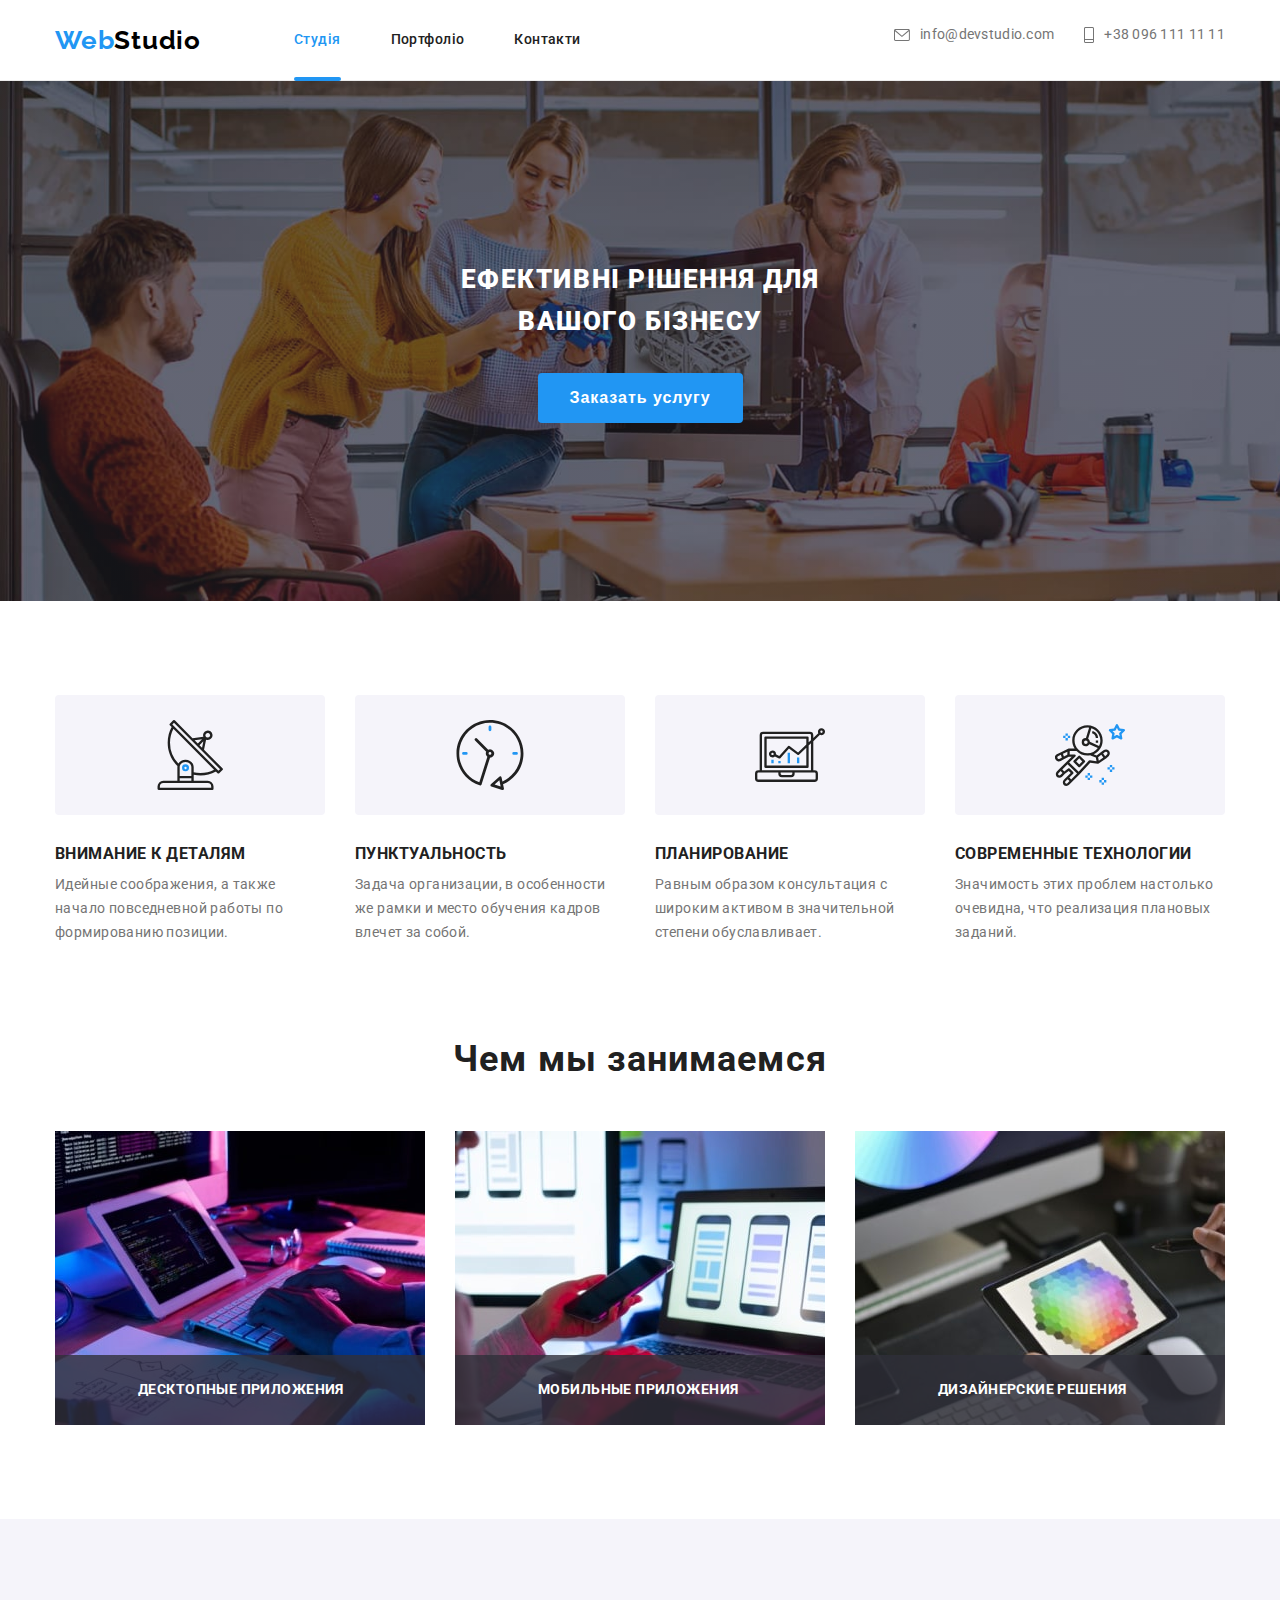
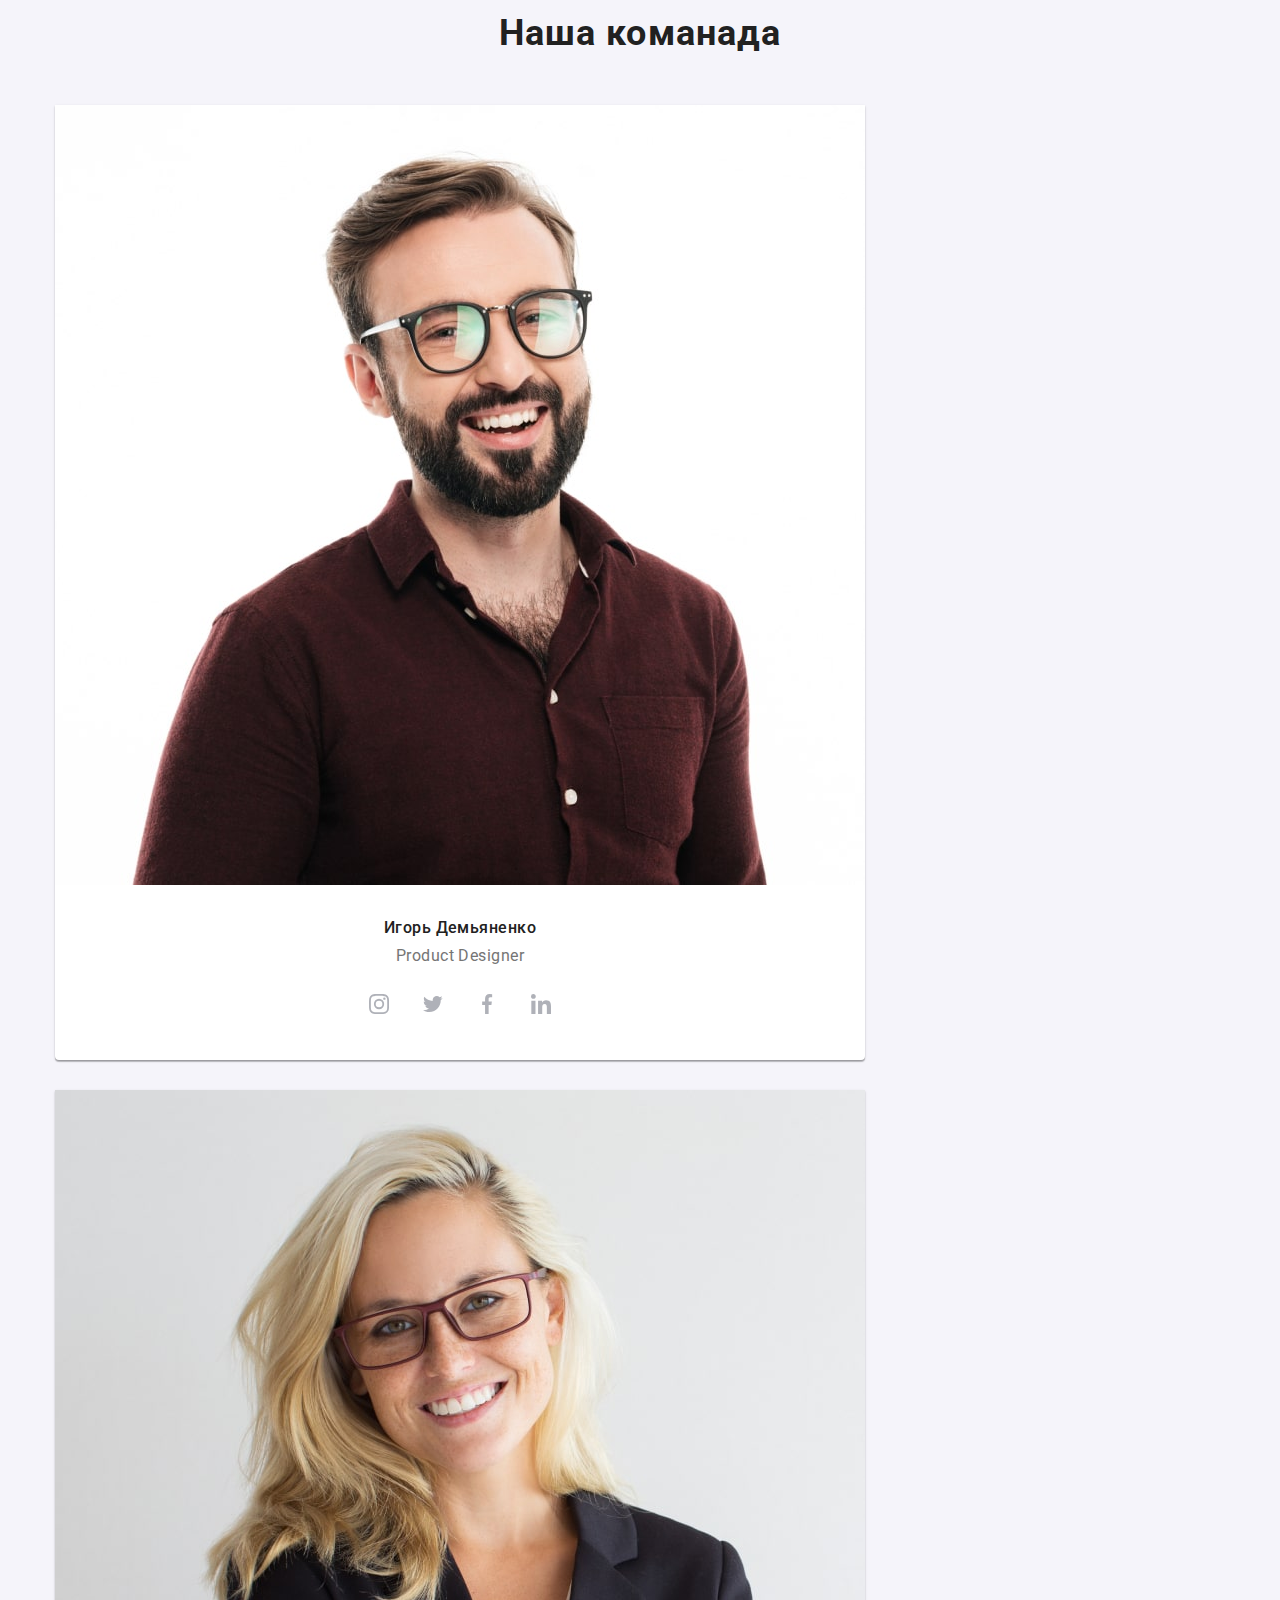
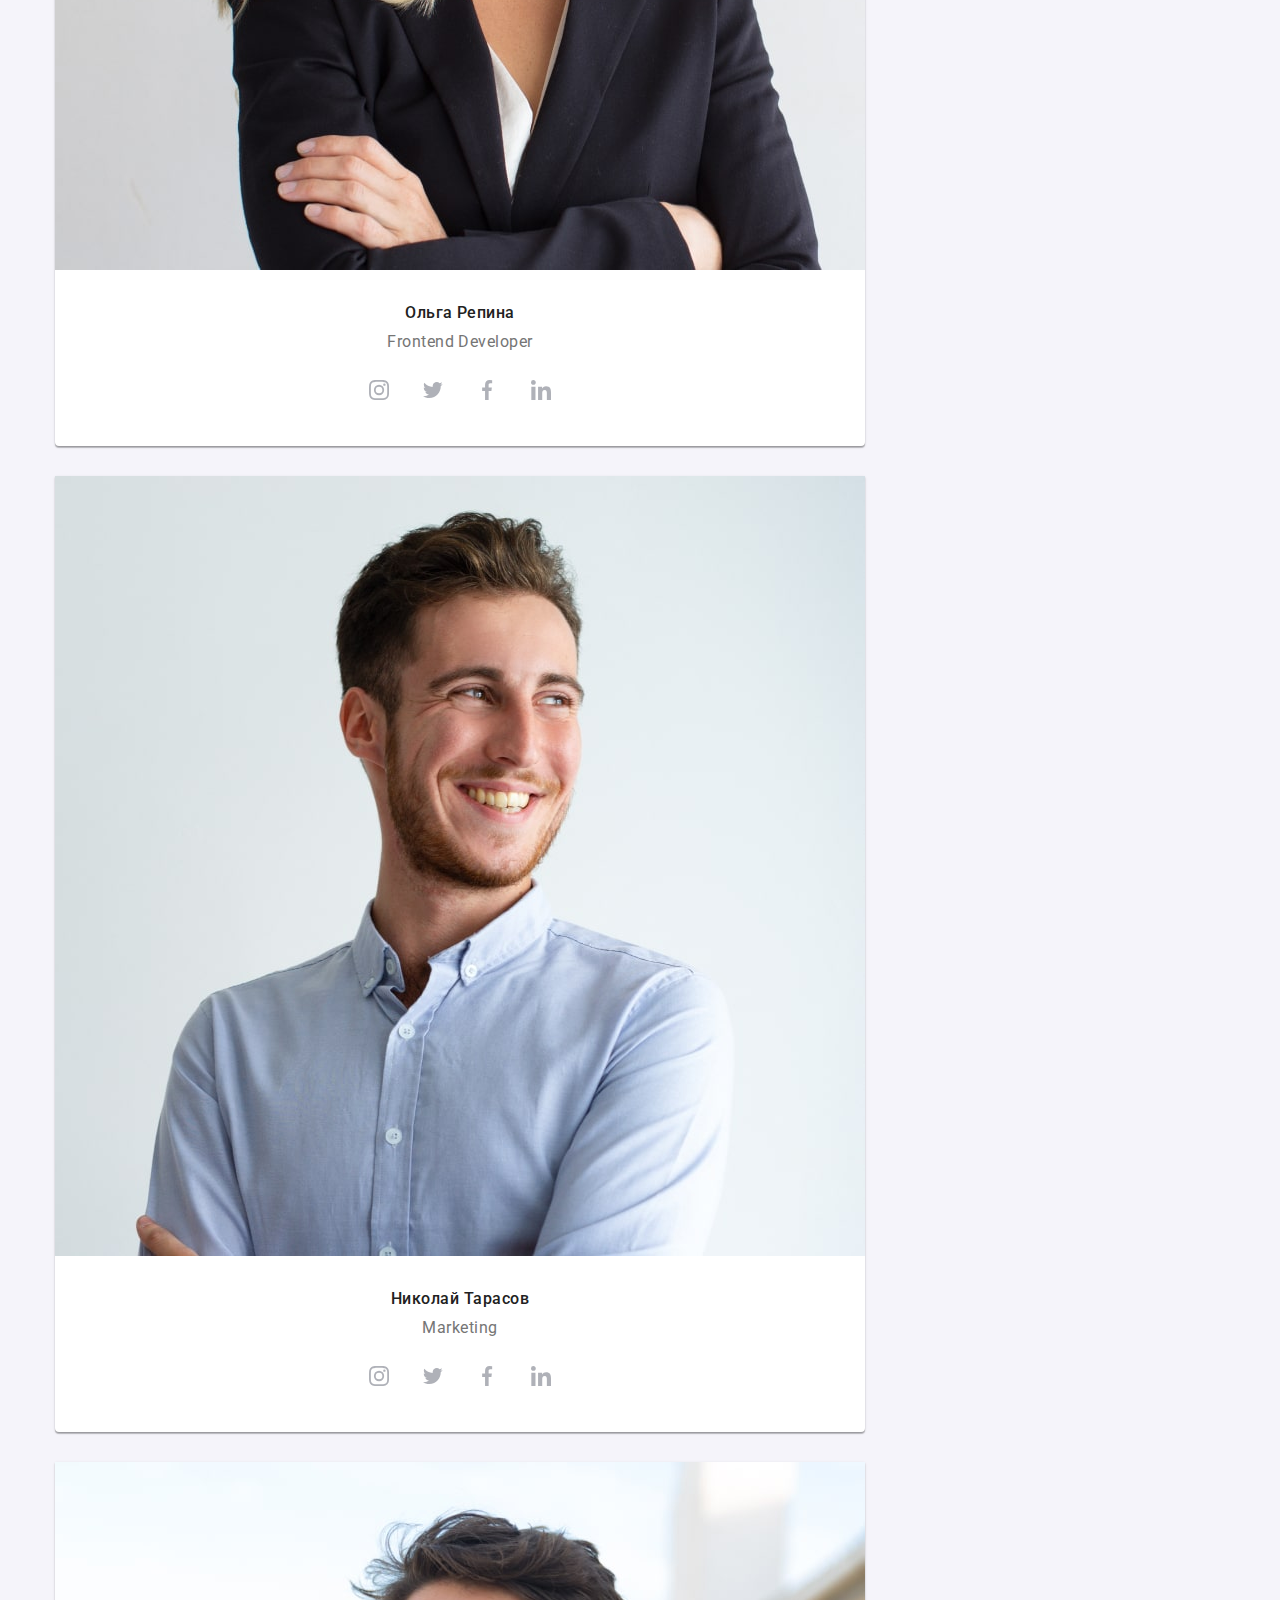
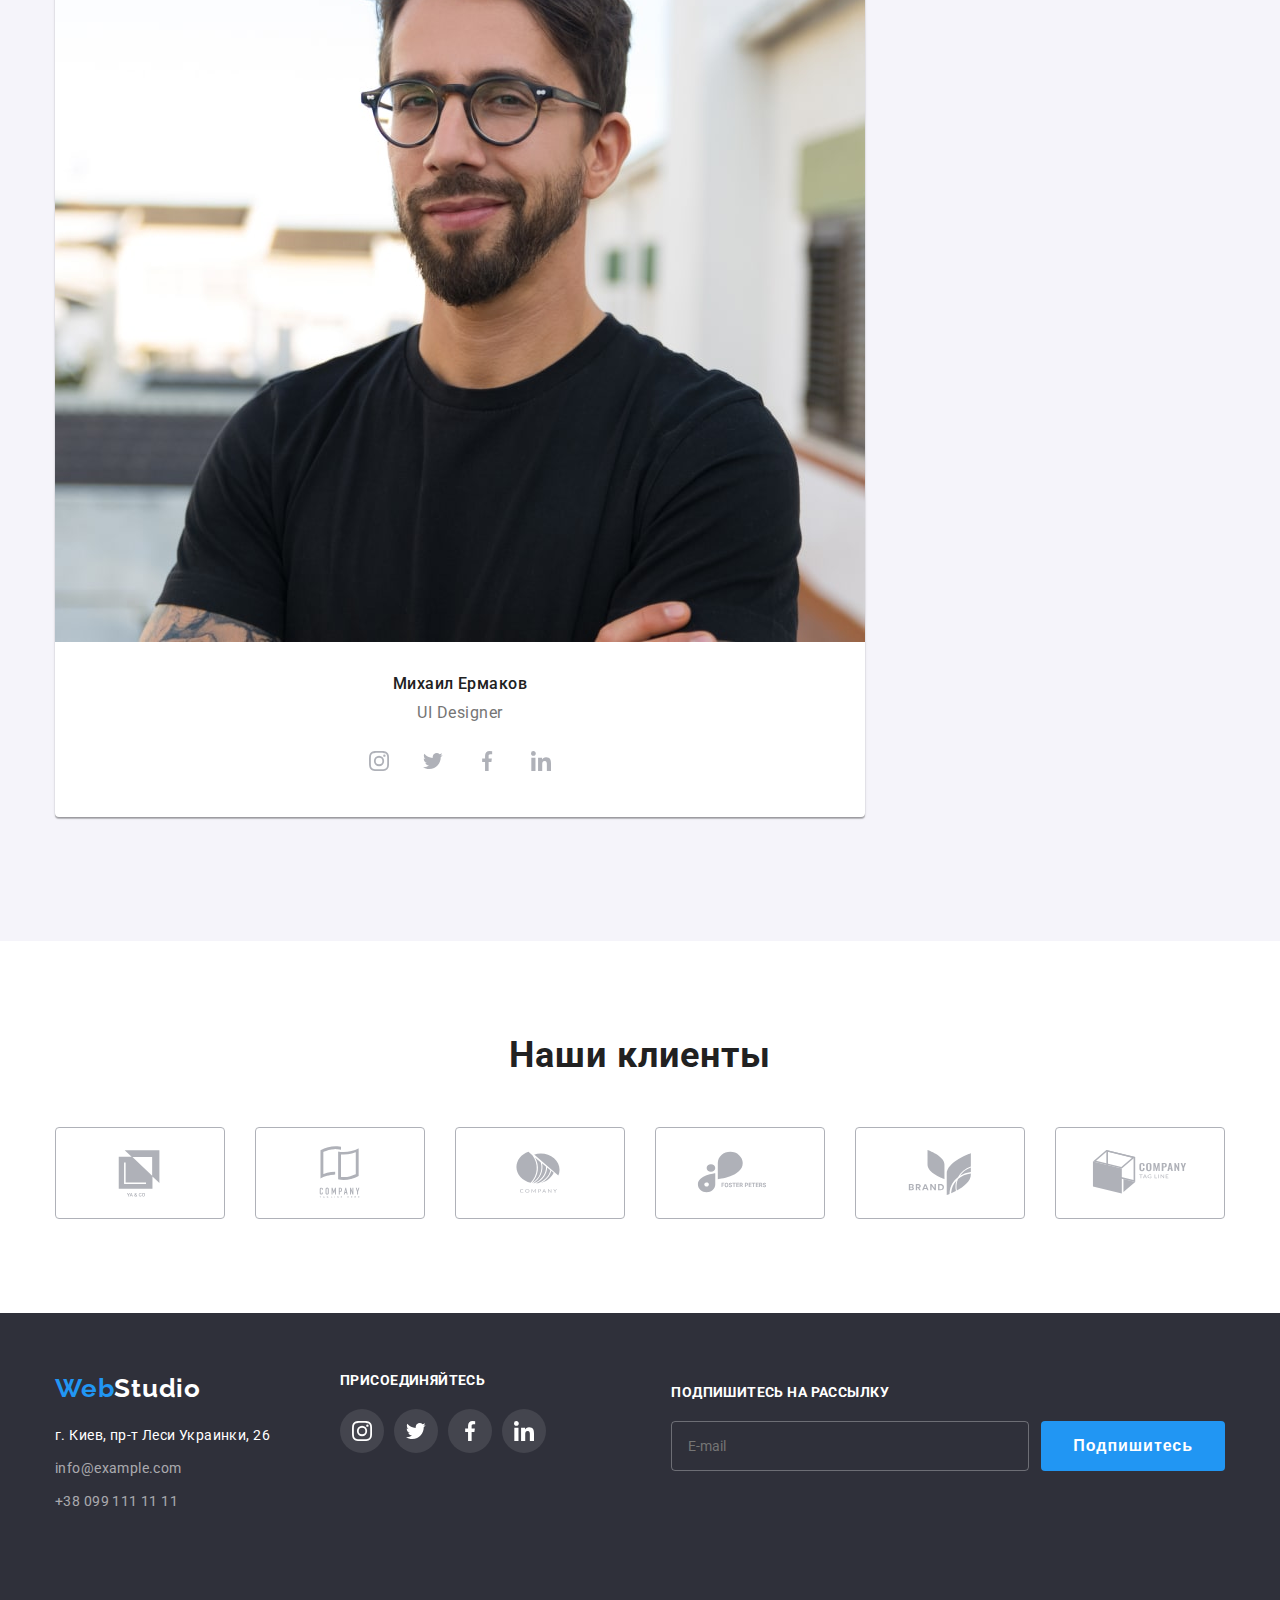
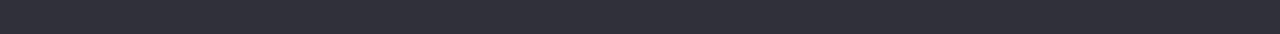
==== commit 68244134: "Домашня робота 8" ====
--- a/index.html
+++ b/index.html
@@ -386,12 +386,12 @@
             </div>
         </section>
 
-        <!-- <section class="customers">
+        <section class="customers">
             <div class="container">
                 <h2 class="customers__title">Наши клиенты</h2>
 
                 <ul class="customers__list list">
-                    <li>
+                    <li class="customers__item">
                         <a href="" class="customers__link">
                             <svg class="customers__icon">
                                 <use href="./images/icons.svg#icon-company-1"></use>
@@ -399,7 +399,7 @@
                         </a>
                     </li>
 
-                    <li>
+                    <li class="customers__item">
                         <a href="" class="customers__link">
                             <svg class="customers__icon">
                                 <use href="./images/icons.svg#icon-company-2"></use>
@@ -407,7 +407,7 @@
                         </a>
                     </li>
 
-                    <li>
+                    <li class="customers__item">
                         <a href="" class="customers__link">
                             <svg class="customers__icon">
                                 <use href="./images/icons.svg#icon-company-3"></use>
@@ -415,7 +415,7 @@
                         </a>
                     </li>
                     
-                    <li>
+                    <li class="customers__item">
                         <a href="" class="customers__link">
                             <svg class="customers__icon">
                                 <use href="./images/icons.svg#icon-company-4"></use>
@@ -423,7 +423,7 @@
                         </a>
                     </li>
 
-                    <li>
+                    <li class="customers__item">
                         <a href="" class="customers__link">
                             <svg class="customers__icon">
                                 <use href="./images/icons.svg#icon-company-5"></use>
@@ -431,7 +431,7 @@
                         </a>
                     </li>
 
-                    <li>
+                    <li class="customers__item">
                         <a href="" class="customers__link">
                             <svg class="customers__icon">
                                 <use href="./images/icons.svg#icon-company-6"></use>
@@ -440,59 +440,61 @@
                     </li>
                 </ul>
             </div>
-        </section> -->
+        </section>
     </main>
 
-    <!-- <footer class="site-footer">
+    <footer class="site-footer">
         <div class="container">
-            <div class="address-container">
-                <a href="index.html" class="logo link" lang="en"><span class="web-logo">Web</span>Studio</a>
-                
-                <address>
-                    <p class="address-container__text">г. Киев, пр-т Леси Украинки, 26</p>
-                    <ul class="list">
-                        <li class="address-container__item item"><a class="address-container__link link" href="mailto:" lang="en">info@example.com</a></li>
-                        <li class="address-container__item item"><a class="address-container__link link" href="tel:">+38 099 111 11 11</a></li>
+            <div class="site-footer__container">
+                <div class="address-container">
+                    <a href="index.html" class="logo link" lang="en"><span class="web-logo footer__web-logo">Web</span>Studio</a>
+                    
+                    <address>
+                        <p class="address-container__text">г. Киев, пр-т Леси Украинки, 26</p>
+                        <ul class="list">
+                            <li class="address-container__item item"><a class="address-container__link link" href="mailto:" lang="en">info@example.com</a></li>
+                            <li class="address-container__item item"><a class="address-container__link link" href="tel:">+38 099 111 11 11</a></li>
+                        </ul>
+                    </address>
+                </div>
+    
+                <div class="social-container">
+                    <p class="social-container__text">Присоединяйтесь</p>
+    
+                    <ul class="social-container__list list">
+                        <li class="social-container__item item">
+                            <a href="" class="social-container__link">
+                                <svg class="social-container__icon">
+                                    <use href="./images/icons.svg#icon-instagram"></use>
+                                </svg>
+                            </a>
+                        </li>
+    
+                        <li class="social-container__item item">
+                            <a href="" class="social-container__link">
+                                <svg class="social-container__icon">
+                                    <use href="./images/icons.svg#icon-twitter"></use>
+                                </svg>
+                            </a>
+                        </li>
+    
+                        <li class="social-container__item item">
+                            <a href="" class="social-container__link">
+                                <svg class="social-container__icon">
+                                    <use href="./images/icons.svg#icon-facebook"></use>
+                                </svg>
+                            </a>
+                        </li>
+    
+                        <li class="social-container__item item">
+                            <a href="" class="social-container__link">
+                                <svg class="social-container__icon">
+                                    <use href="./images/icons.svg#icon-linkedin"></use>
+                                </svg>
+                            </a>
+                        </li>
                     </ul>
-                </address>
-            </div>
-
-            <div class="social-container">
-                <p class="social-container__text">Присоединяйтесь</p>
-
-                <ul class="social-container__list list">
-                    <li class="social-container__item item">
-                        <a href="" class="social-container__link">
-                            <svg class="social-container__icon">
-                                <use href="./images/icons.svg#icon-instagram"></use>
-                            </svg>
-                        </a>
-                    </li>
-
-                    <li class="social-container__item item">
-                        <a href="" class="social-container__link">
-                            <svg class="social-container__icon">
-                                <use href="./images/icons.svg#icon-twitter"></use>
-                            </svg>
-                        </a>
-                    </li>
-
-                    <li class="social-container__item item">
-                        <a href="" class="social-container__link">
-                            <svg class="social-container__icon">
-                                <use href="./images/icons.svg#icon-facebook"></use>
-                            </svg>
-                        </a>
-                    </li>
-
-                    <li class="social-container__item item">
-                        <a href="" class="social-container__link">
-                            <svg class="social-container__icon">
-                                <use href="./images/icons.svg#icon-linkedin"></use>
-                            </svg>
-                        </a>
-                    </li>
-                </ul>
+                </div>
             </div>
 
             <div class="subscribe">
@@ -507,7 +509,7 @@
                 </form>
             </div>
         </div>
-    </footer> -->
+    </footer>
 
      <div class="backdrop is-hidden" data-modal>
         <div class="modal">
--- a/css/main.min.css
+++ b/css/main.min.css
@@ -1 +1 @@
-:root{--primery-text-color: #212121;--secondary-text-color: #ffffff;--accent-color: #2196f3;--secondary-accent-color: #188ce8;--logo-black-color: #000000;--header-border-color: #ececec;--secondary-bg-color: #2f303a;--contact-color: #757575;--footer-contact-color: rgba(255, 255, 255, 0.6);--elements-bg-color: rgba(255, 255, 255, 0.1);--input-border-color: rgba(255, 255, 255, 0.3);--backdrop-color: rgba(0, 0, 0, 0.2);--button-border-color: rgba(0, 0, 0, 0.1);--modal-input-border-color: rgba(33, 33, 33, 0.2);--secondary-section-bg-color: #f5f4fa;--semi-transparent-bg: rgba(47, 48, 58, 0.8);--hidden-content-bg-color: rgba(33, 150, 243, 0.9);--icon-color: #afb1b8}body{box-sizing:border-box;font-size:14px;line-height:1.14;font-family:"Roboto",sans-serif;color:var(--primery-text-color)}h1,h2,h3,h4,h5,h6,p,ul,li{margin:0;padding:0}.list{list-style-type:none}.link{text-decoration:none}.container{width:480px;margin:0 auto;padding-right:15px;padding-left:15px}@media screen and (max-width: 479px){.container{width:100%}}@media screen and (min-width: 768px){.container{width:768px}}@media screen and (min-width: 1200px){.container{width:1200px}}.btn{display:block;padding:10px 32px;font-family:"Robot",sans-serif;font-weight:700;color:var(--secondary-text-color);font-size:16px;line-height:1.87;letter-spacing:.06em;background-color:var(--accent-color);border:none;border-radius:4px;cursor:pointer}.btn:hover,.btn:focus{background-color:var(--secondary-accent-color);box-shadow:0px 4px 4px var(--elements-bg-color)}.mobile-menu{position:fixed;top:0;left:0;z-index:100;width:100%;height:100%;background-color:var(--secondary-text-color);opacity:0;visibility:none;pointer-events:none;transition:opacity 250ms cubic-bezier(0.4, 0, 0.2, 1),visibility 250ms cubic-bezier(0.4, 0, 0.2, 1)}.mobile-menu.is-open{opacity:1;visibility:visible;pointer-events:auto}.mobile-menu__container{width:480px;position:relative}@media screen and (max-width: 479px){.mobile-menu__container{width:100%}}.mobile-menu__nav{margin-left:25px;padding-top:48px}.mobile-menu__nav-item:not(:last-child){margin-bottom:32px}.mobile-menu__contact{margin-top:auto;margin-left:25px;margin-bottom:64px}.mobile-menu__contact-item:first-child{margin-bottom:32px;font-size:34px;line-height:1.17}.mobile-menu__contact-curent{color:var(--accent-color)}.mobile-menu__contact-link{color:var(--contact-color);font-size:28px;line-height:1.17}.mobile-menu__btn{position:absolute;top:10px;right:15px;margin-left:auto;border:none;background-color:rgba(0,0,0,0);padding:0;line-height:0}.mobile-menu__btn-icon{width:40px;height:40px}.mobile-menu__btn-icon:hover,.mobile-menu__btn-icon:focus{fill:var(--accent-color)}@media screen and (min-width: 768px){.mobile-menu{display:none}}.mobile-menu__nav{margin-bottom:302px}.mobile-menu__nav-link{display:inline-block;color:var(--primery-text-color)}.mobile-menu__nav-link{font-size:40px;line-height:1.17}.mobile-menu__nav-link:hover,.mobile-menu__nav-link:focus{color:var(--accent-color)}.social-list{display:flex;margin-left:25px}.social-list__item:not(:last-of-type){padding-right:10px;border-right:1px solid var(--modal-input-border-color)}.social-list__item:not(:first-of-type){padding-left:10px}.social-list__link{color:var(--accent-color);font-size:18px;line-height:1.22}.site-header{border-bottom:solid 1px var(--header-border-color);position:relative}.site-header__container{display:flex;align-items:center}.menu-button{margin-left:auto;border:none;background-color:rgba(0,0,0,0);padding:0;line-height:0}.menu-button__icon{width:40px;height:40px}@media screen and (min-width: 768px){.menu-button{display:none}}.logo{margin-right:88px;padding-top:24px;padding-bottom:24px;font-family:"Raleway",sans-serif;color:var(--logo-black-color);font-weight:700;font-size:26px;line-height:1.19;letter-spacing:.03em}.web-logo{color:var(--accent-color)}@media screen and (min-width: 1200px){.logo{margin-right:93px}}.site-nav{display:none}@media screen and (min-width: 768px){.site-nav{display:flex}.site-nav__link{position:relative;display:inline-block;padding-top:32px;padding-bottom:32px;color:var(--primery-text-color);font-weight:500;font-size:14px;line-height:1.14;letter-spacing:.03em;transition:color 250ms cubic-bezier(0.4, 0, 0.2, 1)}.site-nav__item:not(:last-child){margin-right:50px}.site-nav__link:hover,.site-nav__link:focus{color:var(--accent-color)}.site-nav__link--current{color:var(--accent-color)}.site-nav__link--current::after{content:"";position:absolute;bottom:-1px;display:block;width:100%;height:4px;background-color:var(--accent-color);border-radius:4px}}.site-contact{display:none}@media screen and (min-width: 768px){.site-contact{display:block;margin-left:auto}.site-contact__item:not(:last-child){margin-bottom:10px}.site-contact__link{display:flex;align-items:center;color:var(--contact-color);font-size:12px;line-height:1.17;letter-spacing:.02em;transition:color 250ms cubic-bezier(0.4, 0, 0.2, 1)}.site-contact__link:hover,.site-contact__link:focus{color:var(--accent-color)}.site-contact__icon{width:14px;height:10px;fill:currentColor;margin-right:10px}.icon-phone{width:10px;height:14px}}@media screen and (min-width: 1200px){.site-contact{display:flex}.site-contact__item:not(:last-child){margin-right:30px}.site-contact__link{font-size:14px;line-height:1.14}.site-contact__icon{width:16px;height:12px}.icon-phone{width:10px;height:16px}}.hero{padding-top:178px;padding-bottom:178px;background-image:linear-gradient(rgba(47, 48, 58, 0.4), rgba(47, 48, 58, 0.4)),url(../images/mobile-hero-img.jpg);background-size:cover;background-repeat:no-repeat;background-color:var(--secondary-bg-color)}.hero__title{margin-bottom:30px;color:var(--secondary-text-color);font-weight:900;font-size:26px;line-height:1.61;letter-spacing:.06em;text-align:center;text-transform:uppercase}.hero__button{margin-right:auto;margin-left:auto}@media(min-device-pixel-ratio: 2),(-webkit-min-device-pixel-ratio: 2),(min-resolution: 192dpi),(min-resolution: 2dppx){.hero{background-image:linear-gradient(rgba(47, 48, 58, 0.4), rgba(47, 48, 58, 0.4)),url(../images/mobile-hero-img@2x.jpg)}}@media screen and (min-width: 768px){.hero{background-image:linear-gradient(rgba(47, 48, 58, 0.4), rgba(47, 48, 58, 0.4)),url(../images/tablet-hero-img.jpg)}}@media screen and (min-width: 768px)and (min-device-pixel-ratio: 2),screen and (min-width: 768px)and (-webkit-min-device-pixel-ratio: 2),screen and (min-width: 768px)and (min-resolution: 192dpi),screen and (min-width: 768px)and (min-resolution: 2dppx){.hero{background-image:linear-gradient(rgba(47, 48, 58, 0.4), rgba(47, 48, 58, 0.4)),url(../images/tablet-hero-img@2x.jpg)}}@media screen and (min-width: 1200px){.hero{background-image:linear-gradient(rgba(47, 48, 58, 0.4), rgba(47, 48, 58, 0.4)),url(../images/desktop-hero-img.jpg)}}@media screen and (min-width: 1200px)and (min-device-pixel-ratio: 2),screen and (min-width: 1200px)and (-webkit-min-device-pixel-ratio: 2),screen and (min-width: 1200px)and (min-resolution: 192dpi),screen and (min-width: 1200px)and (min-resolution: 2dppx){.hero{background-image:linear-gradient(rgba(47, 48, 58, 0.4), rgba(47, 48, 58, 0.4)),url(../images/desktop-hero-img@2x.jpg)}}.features{padding-top:94px}.features__icon-box{display:flex;justify-content:center;align-items:center;width:100%;height:120px;margin-bottom:30px;background-color:var(--secondary-section-bg-color);border-radius:4px}.features__icon{width:70px;height:70px}.features__title{margin-bottom:10px;text-align:center;font-weight:700;line-height:1.14;letter-spacing:.03em;text-transform:uppercase}.features__describe{color:var(--contact-color);line-height:1.71;letter-spacing:.03em}@media screen and (min-width: 768px){.features__list{display:flex;flex-wrap:wrap}.features__icon-box{width:354px}.features__item{width:354px}.features__item:not(:nth-child(2n)){margin-right:30px}.features__title{text-align:start}}@media screen and (min-width: 1200px){.features__icon-box{width:270px}.features__item:not(:last-child){margin-right:30px}.features__item{width:270px}}.occupation{display:none}@media screen and (min-width: 1200px){.occupation{display:block;padding-top:94px;padding-bottom:94px}.occupation__title{margin-bottom:50px;font-weight:700;font-size:36px;line-height:1.16;text-align:center;letter-spacing:.03em}.occupation__list{display:flex}.occupation__item{position:relative;min-width:370px;background-color:var(--secondary-section-bg-color)}.occupation__item:not(:last-of-type){margin-right:30px}.occupation__item::before{content:"";position:absolute;bottom:0;right:0;width:100%;height:70px;background-color:var(--semi-transparent-bg)}.occupation__image{display:block}.occupation__subtitle{position:absolute;left:83px;bottom:27px;color:var(--secondary-text-color);font-weight:700;font-size:14px;line-height:1.14;letter-spacing:.03em;text-transform:uppercase}}.team{padding-top:94px;padding-bottom:94px;background-color:var(--secondary-section-bg-color)}.team__title{margin-bottom:50px;font-weight:700;font-size:36px;line-height:1.16;text-align:center;letter-spacing:.03em}.team__item{background-color:var(--secondary-text-color);box-shadow:0px 1px 3px rgba(0,0,0,.12),0px 1px 1px rgba(0,0,0,.14),0px 2px 1px rgba(0,0,0,.2);border-radius:0px 0px 4px 4px}.team__item:not(:last-of-type){margin-right:30px}.team__name{margin-top:30px;margin-bottom:10px;font-weight:500;font-size:16px;line-height:1.18;text-align:center;letter-spacing:.03em}.team__role{margin-bottom:16px;color:var(--contact-color);font-size:16px;line-height:1.18;text-align:center;letter-spacing:.03em}.team__social-list{display:flex;justify-content:center;margin-bottom:30px}.team__social:not(:last-of-type){margin-right:10px}.team__social-link{position:relative;display:inline-block;width:44px;height:44px;color:var(--icon-color);border-radius:50%;transition:color 250ms cubic-bezier(0.4, 0, 0.2, 1),background-color 250ms cubic-bezier(0.4, 0, 0.2, 1)}.team__social-link:hover,.team__social-link:focus{color:var(--secondary-text-color);background-color:var(--accent-color)}.team__social-icon{position:absolute;top:50%;left:50%;transform:translate(-50%, -50%);width:20px;height:20px;fill:currentColor}.customers{padding-top:94px;padding-bottom:94px}.customers__title{margin-bottom:50px;font-weight:700;font-size:36px;line-height:1.16;text-align:center;letter-spacing:.03em}.customers__list{display:flex;justify-content:space-between}.customers__link{position:relative;display:block;width:170px;height:92px;color:var(--icon-color);border:1px solid currentColor;border-radius:4px;transition:color 250ms cubic-bezier(0.4, 0, 0.2, 1)}.customers__link:hover,.customers__link:focus{color:var(--accent-color)}.customers__icon{position:absolute;top:50%;left:50%;transform:translate(-50%, -50%);width:106px;height:62px;fill:currentColor}.portfolio{padding-top:94px;padding-bottom:94px}.filter{display:flex;justify-content:center;margin-bottom:50px}.filter__item:not(:last-of-type){margin-right:8px}.filter__button{display:block;padding:6px 22px;font-family:inherit;font-weight:500;font-size:16px;line-height:1.62;letter-spacing:.03em;background-color:var(--secondary-section-bg-color);border:none;border-radius:4px;cursor:pointer}.filter__button:hover{color:var(--secondary-text-color);background-color:var(--accent-color);box-shadow:0px 3px 1px rgba(0,0,0,.1),0px 1px 2px rgba(0,0,0,.08),0px 2px 2px rgba(0,0,0,.12)}.filter--current{color:var(--secondary-text-color);background-color:var(--accent-color)}.card-set{display:flex;flex-wrap:wrap}.card-set__item{margin-top:30px;margin-left:30px}.card-set__item:nth-of-type(3n + 1){margin-left:0}.card-set__item:nth-of-type(-n + 3){margin-top:0}.card-set__link{display:block;color:var(--primery-text-color);transition:box-shadow 250ms cubic-bezier(0.4, 0, 0.2, 1)}.card-set__link:hover,.card-set__link:focus{box-shadow:0px 1px 1px rgba(0,0,0,.12),0px 4px 4px rgba(0,0,0,.06),1px 4px 6px rgba(0,0,0,.16)}.card-set__link:hover .overlay-content{transform:translateY(0)}.hidden-content{position:relative;overflow:hidden}.overlay-content{position:absolute;top:0;left:0;width:100%;height:100%;transform:translateY(101%);transition:transform 250ms cubic-bezier(0.4, 0, 0.2, 1);background-color:var(--hidden-content-bg-color)}.hidden-content__text{position:absolute;top:63px;right:24px;bottom:63px;left:24px;color:var(--secondary-text-color);font-size:18px;line-height:1.55;letter-spacing:.03em}.portfolio__container{padding:20px 24px;border-right:1px solid #eee;border-bottom:1px solid #eee;border-left:1px solid #eee}.card-set__title{margin-bottom:4px;font-weight:700;font-size:18px;line-height:2;letter-spacing:.06em}.card-set__description{color:var(--contact-color);font-size:16px;line-height:1.87;letter-spacing:.03em}.site-footer{color:var(--secondary-text-color);background-color:var(--secondary-bg-color)}.site-footer>.container{display:flex;align-items:baseline;padding-top:60px;padding-bottom:60px}.site-footer .logo{display:block;padding:0;margin-right:0;margin-bottom:20px;color:var(--secondary-text-color)}.address-container__text{margin-bottom:9px;font-style:normal;font-size:14px;line-height:1.71;letter-spacing:.03em}.address-container__link{font-style:normal;color:var(--footer-contact-color);font-size:14px;line-height:1.71;letter-spacing:.03em;transition:color 250ms cubic-bezier(0.4, 0, 0.2, 1)}.address-container__link:hover,.address-container__link:focus{color:var(--accent-color)}.address-container__item:first-of-type{margin-bottom:9px}.social-container{margin-left:70px}.social-container__text{margin-bottom:20px;font-weight:700;font-size:14px;line-height:1.14;letter-spacing:.03em;text-transform:uppercase}.social-container__list{display:flex}.social-container__item:not(:last-of-type){margin-right:10px}.social-container__link{display:block;width:44px;height:44px;position:relative;color:var(--secondary-text-color);background-color:var(--elements-bg-color);border-radius:50%;transition:background-color 250ms cubic-bezier(0.4, 0, 0.2, 1)}.social-container__link:hover,.social-container__link:focus{background-color:var(--accent-color)}.social-container__icon{position:absolute;top:50%;left:50%;transform:translate(-50%, -50%);width:20px;height:20px;fill:currentColor}.subscribe{margin-left:auto}.subscribe__form{display:flex}.input-field{outline:none;border:solid 1px var(--modal-input-border-color);border-radius:4px;background-color:inherit;transition:border 250ms cubic-bezier(0.4, 0, 0.2, 1)}.input-field:focus{border:1px solid var(--accent-color)}.subscribe__field{width:358px;height:50px;margin-right:12px;padding-left:16px;color:var(--secondary-text-color);border:solid 1px var(--input-border-color)}.subscribe__text{margin-bottom:20px;font-weight:700;font-size:14px;line-height:1.14;letter-spacing:.03em;text-transform:uppercase}.backdrop{position:fixed;top:0;right:0;width:100%;height:100%;opacity:1;background-color:var(--backdrop-color);transition:opacity 250ms cubic-bezier(0.4, 0, 0.2, 1)}.is-hidden{opacity:0;pointer-events:none;transition:opacity 250ms cubic-bezier(0.4, 0, 0.2, 1)}.backdrop.is-hidden .modal{transform:scale(1.2) translate(-50%, -50%)}.modal{position:absolute;top:50%;left:50%;transform:scale(1) translate(-50%, -50%);padding:40px;width:450px;height:609px;background-color:var(--secondary-text-color);border-radius:4px;box-shadow:0px 1px 3px rgba(0,0,0,.12),0px 1px 1px rgba(0,0,0,.14),0px 2px 1px rgba(0,0,0,.2);transition:transform 250ms cubic-bezier(0.4, 0, 0.2, 1);transform-origin:top left}.modal__button{position:absolute;top:8px;right:8px;display:flex;justify-content:center;align-items:center;width:30px;height:30px;background-color:inherit;border:1px solid var(--button-border-color);border-radius:50%;cursor:pointer;transition:color 250ms cubic-bezier(0.4, 0, 0.2, 1)}.modal__button:hover,.modal__button:focus{color:var(--accent-color)}.modal__button-icon{width:11px;height:11px;fill:currentColor}@media screen and (max-width: 479px){.modal{width:95vw}}@media screen and (min-width: 1200px){.modal{width:528px;height:581px}}.order{display:flex;flex-direction:column;color:var(--contact-color)}.order__text{margin-bottom:12px;color:var(--primery-text-color);font-weight:700;font-size:20px;line-height:1.15;text-align:center}.order__label{position:relative;display:flex;flex-direction:column;margin-bottom:10px}.order__field{height:40px;padding-left:42px;margin-top:4px}.order__icon{position:absolute;bottom:14px;left:15px;transition:fill 250ms cubic-bezier(0.4, 0, 0.2, 1)}.order__field:focus+.order__icon{fill:var(--accent-color)}.order__icon-name{width:12px;height:12px}.order__icon-tel{width:13px;height:13px}.order__icon-email{width:15px;height:12px}.order__comment{margin-bottom:20px}.order__comment-text{display:flex;flex-direction:column;padding:12px 16px;margin-top:4px;width:100%;height:120px;resize:none}.order__confirm{display:flex;justify-content:center;align-items:center;margin-bottom:30px;font-size:12px;line-height:1.17;letter-spacing:.03em;cursor:pointer}.confirm-check{position:absolute;width:1px;height:1px;margin:-1px;border:0;padding:0;white-space:nowrap;-webkit-clip-path:inset(100%);clip-path:inset(100%);clip:rect(0 0 0 0);overflow:hidden}.check-icon{display:inline-block;width:16px;height:15px;margin-right:7px;border:2px solid var(--primery-text-color);border-radius:4px}.confirm-check:checked+.check-icon{border-color:var(--accent-color);background-color:var(--accent-color);background-image:url(../images/icon-check.svg);background-size:contain;background-origin:border-box}.confirm-check:focus+.check-icon{border-color:var(--secondary-accent-color)}.order__confirm-link{color:var(--accent-color);transition:color 250ms cubic-bezier(0.4, 0, 0.2, 1)}.order__confirm-link:hover,.order__confirm-link:focus{color:var(--secondary-accent-color)}.order__submit{padding:10px 55px;margin-right:auto;margin-left:auto}.order__submit:hover,.order__submit:focus{box-shadow:0px 4px 4px rgba(0,0,0,.15)}@media screen and (min-width: 1200px){.order__confirm{font-size:14px;line-height:1.71}}/*# sourceMappingURL=main.min.css.map */+:root{--primery-text-color: #212121;--secondary-text-color: #ffffff;--accent-color: #2196f3;--secondary-accent-color: #188ce8;--logo-black-color: #000000;--header-border-color: #ececec;--secondary-bg-color: #2f303a;--contact-color: #757575;--footer-contact-color: rgba(255, 255, 255, 0.6);--elements-bg-color: rgba(255, 255, 255, 0.1);--input-border-color: rgba(255, 255, 255, 0.3);--backdrop-color: rgba(0, 0, 0, 0.2);--button-border-color: rgba(0, 0, 0, 0.1);--modal-input-border-color: rgba(33, 33, 33, 0.2);--secondary-section-bg-color: #f5f4fa;--semi-transparent-bg: rgba(47, 48, 58, 0.8);--hidden-content-bg-color: rgba(33, 150, 243, 0.9);--icon-color: #afb1b8}body{box-sizing:border-box;font-size:14px;line-height:1.14;font-family:"Roboto",sans-serif;color:var(--primery-text-color)}h1,h2,h3,h4,h5,h6,p,ul,li{margin:0;padding:0}.list{list-style-type:none}.link{text-decoration:none}.container{width:480px;margin:0 auto;padding-right:15px;padding-left:15px}@media screen and (max-width: 479px){.container{width:100%}}@media screen and (min-width: 768px){.container{width:768px}}@media screen and (min-width: 1200px){.container{width:1200px}}.btn{display:block;padding:10px 32px;font-family:"Robot",sans-serif;font-weight:700;color:var(--secondary-text-color);font-size:16px;line-height:1.87;letter-spacing:.06em;background-color:var(--accent-color);border:none;border-radius:4px;cursor:pointer}.btn:hover,.btn:focus{background-color:var(--secondary-accent-color);box-shadow:0px 4px 4px var(--elements-bg-color)}.mobile-menu{position:fixed;top:0;left:0;z-index:100;width:100%;height:100%;background-color:var(--secondary-text-color);opacity:0;visibility:none;pointer-events:none;transition:opacity 250ms cubic-bezier(0.4, 0, 0.2, 1),visibility 250ms cubic-bezier(0.4, 0, 0.2, 1)}.mobile-menu.is-open{opacity:1;visibility:visible;pointer-events:auto}.mobile-menu__container{width:480px;position:relative}@media screen and (max-width: 479px){.mobile-menu__container{width:100%}}.mobile-menu__nav{margin-left:25px;padding-top:48px}.mobile-menu__nav-item:not(:last-child){margin-bottom:32px}.mobile-menu__contact{margin-top:auto;margin-left:25px;margin-bottom:64px}.mobile-menu__contact-item:first-child{margin-bottom:32px;font-size:34px;line-height:1.17}.mobile-menu__contact-curent{color:var(--accent-color)}.mobile-menu__contact-link{color:var(--contact-color);font-size:28px;line-height:1.17}.mobile-menu__btn{position:absolute;top:10px;right:15px;margin-left:auto;border:none;background-color:rgba(0,0,0,0);padding:0;line-height:0}.mobile-menu__btn-icon{width:40px;height:40px}.mobile-menu__btn-icon:hover,.mobile-menu__btn-icon:focus{fill:var(--accent-color)}@media screen and (min-width: 768px){.mobile-menu{display:none}}.mobile-menu__nav{margin-bottom:302px}.mobile-menu__nav-link{display:inline-block;color:var(--primery-text-color)}.mobile-menu__nav-link{font-size:40px;line-height:1.17}.mobile-menu__nav-link:hover,.mobile-menu__nav-link:focus{color:var(--accent-color)}.social-list{display:flex;margin-left:25px}.social-list__item:not(:last-of-type){padding-right:10px;border-right:1px solid var(--modal-input-border-color)}.social-list__item:not(:first-of-type){padding-left:10px}.social-list__link{color:var(--accent-color);font-size:18px;line-height:1.22}.site-header{border-bottom:solid 1px var(--header-border-color);position:relative}.site-header__container{display:flex;align-items:center}.menu-button{margin-left:auto;border:none;background-color:rgba(0,0,0,0);padding:0;line-height:0}.menu-button__icon{width:40px;height:40px}@media screen and (min-width: 768px){.menu-button{display:none}}.logo{margin-right:88px;padding-top:24px;padding-bottom:24px;font-family:"Raleway",sans-serif;color:var(--logo-black-color);font-weight:700;font-size:26px;line-height:1.19;letter-spacing:.03em}.web-logo{color:var(--accent-color)}@media screen and (min-width: 1200px){.logo{margin-right:93px}}.site-nav{display:none}@media screen and (min-width: 768px){.site-nav{display:flex}.site-nav__link{position:relative;display:inline-block;padding-top:32px;padding-bottom:32px;color:var(--primery-text-color);font-weight:500;font-size:14px;line-height:1.14;letter-spacing:.03em;transition:color 250ms cubic-bezier(0.4, 0, 0.2, 1)}.site-nav__item:not(:last-child){margin-right:50px}.site-nav__link:hover,.site-nav__link:focus{color:var(--accent-color)}.site-nav__link--current{color:var(--accent-color)}.site-nav__link--current::after{content:"";position:absolute;bottom:-1px;display:block;width:100%;height:4px;background-color:var(--accent-color);border-radius:4px}}.site-contact{display:none}@media screen and (min-width: 768px){.site-contact{display:block;margin-left:auto}.site-contact__item:not(:last-child){margin-bottom:10px}.site-contact__link{display:flex;align-items:center;color:var(--contact-color);font-size:12px;line-height:1.17;letter-spacing:.02em;transition:color 250ms cubic-bezier(0.4, 0, 0.2, 1)}.site-contact__link:hover,.site-contact__link:focus{color:var(--accent-color)}.site-contact__icon{width:14px;height:10px;fill:currentColor;margin-right:10px}.icon-phone{width:10px;height:14px}}@media screen and (min-width: 1200px){.site-contact{display:flex}.site-contact__item:not(:last-child){margin-right:30px}.site-contact__link{font-size:14px;line-height:1.14}.site-contact__icon{width:16px;height:12px}.icon-phone{width:10px;height:16px}}.hero{padding-top:178px;padding-bottom:178px;background-image:linear-gradient(rgba(47, 48, 58, 0.4), rgba(47, 48, 58, 0.4)),url(../images/mobile-hero-img.jpg);background-size:cover;background-repeat:no-repeat;background-color:var(--secondary-bg-color)}.hero__title{margin-bottom:30px;color:var(--secondary-text-color);font-weight:900;font-size:26px;line-height:1.61;letter-spacing:.06em;text-align:center;text-transform:uppercase}.hero__button{margin-right:auto;margin-left:auto}@media(min-device-pixel-ratio: 2),(-webkit-min-device-pixel-ratio: 2),(min-resolution: 192dpi),(min-resolution: 2dppx){.hero{background-image:linear-gradient(rgba(47, 48, 58, 0.4), rgba(47, 48, 58, 0.4)),url(../images/mobile-hero-img@2x.jpg)}}@media screen and (min-width: 768px){.hero{background-image:linear-gradient(rgba(47, 48, 58, 0.4), rgba(47, 48, 58, 0.4)),url(../images/tablet-hero-img.jpg)}}@media screen and (min-width: 768px)and (min-device-pixel-ratio: 2),screen and (min-width: 768px)and (-webkit-min-device-pixel-ratio: 2),screen and (min-width: 768px)and (min-resolution: 192dpi),screen and (min-width: 768px)and (min-resolution: 2dppx){.hero{background-image:linear-gradient(rgba(47, 48, 58, 0.4), rgba(47, 48, 58, 0.4)),url(../images/tablet-hero-img@2x.jpg)}}@media screen and (min-width: 1200px){.hero{background-image:linear-gradient(rgba(47, 48, 58, 0.4), rgba(47, 48, 58, 0.4)),url(../images/desktop-hero-img.jpg)}}@media screen and (min-width: 1200px)and (min-device-pixel-ratio: 2),screen and (min-width: 1200px)and (-webkit-min-device-pixel-ratio: 2),screen and (min-width: 1200px)and (min-resolution: 192dpi),screen and (min-width: 1200px)and (min-resolution: 2dppx){.hero{background-image:linear-gradient(rgba(47, 48, 58, 0.4), rgba(47, 48, 58, 0.4)),url(../images/desktop-hero-img@2x.jpg)}}.features{padding-top:94px}.features__icon-box{display:flex;justify-content:center;align-items:center;width:100%;height:120px;margin-bottom:30px;background-color:var(--secondary-section-bg-color);border-radius:4px}.features__icon{width:70px;height:70px}.features__title{margin-bottom:10px;text-align:center;font-weight:700;line-height:1.14;letter-spacing:.03em;text-transform:uppercase}.features__describe{color:var(--contact-color);line-height:1.71;letter-spacing:.03em}@media screen and (min-width: 768px){.features__list{display:flex;flex-wrap:wrap}.features__icon-box{width:354px}.features__item{width:354px}.features__item:not(:nth-child(2n)){margin-right:30px}.features__title{text-align:start}}@media screen and (min-width: 1200px){.features__icon-box{width:270px}.features__item:not(:last-child){margin-right:30px}.features__item{width:270px}}.occupation{display:none}@media screen and (min-width: 1200px){.occupation{display:block;padding-top:94px;padding-bottom:94px}.occupation__title{margin-bottom:50px;font-weight:700;font-size:36px;line-height:1.16;text-align:center;letter-spacing:.03em}.occupation__list{display:flex}.occupation__item{position:relative;min-width:370px;background-color:var(--secondary-section-bg-color)}.occupation__item:not(:last-of-type){margin-right:30px}.occupation__item::before{content:"";position:absolute;bottom:0;right:0;width:100%;height:70px;background-color:var(--semi-transparent-bg)}.occupation__image{display:block}.occupation__subtitle{position:absolute;left:83px;bottom:27px;color:var(--secondary-text-color);font-weight:700;font-size:14px;line-height:1.14;letter-spacing:.03em;text-transform:uppercase}}.team{padding-top:94px;padding-bottom:94px;background-color:var(--secondary-section-bg-color)}.team__title{margin-bottom:50px;font-weight:700;font-size:36px;line-height:1.16;text-align:center;letter-spacing:.03em}.team__item{background-color:var(--secondary-text-color);box-shadow:0px 1px 3px rgba(0,0,0,.12),0px 1px 1px rgba(0,0,0,.14),0px 2px 1px rgba(0,0,0,.2);border-radius:0px 0px 4px 4px}.team__name{margin-top:30px;margin-bottom:10px;font-weight:500;font-size:16px;line-height:1.18;text-align:center;letter-spacing:.03em}.team__role{margin-bottom:16px;color:var(--contact-color);font-size:16px;line-height:1.18;text-align:center;letter-spacing:.03em}.team__social-list{display:flex;justify-content:center;margin-bottom:30px}.team__social:not(:last-of-type){margin-right:10px}.team__social-link{position:relative;display:inline-block;width:44px;height:44px;color:var(--icon-color);border-radius:50%;transition:color 250ms cubic-bezier(0.4, 0, 0.2, 1),background-color 250ms cubic-bezier(0.4, 0, 0.2, 1)}.team__social-link:hover,.team__social-link:focus{color:var(--secondary-text-color);background-color:var(--accent-color)}.team__social-icon{position:absolute;top:50%;left:50%;transform:translate(-50%, -50%);width:20px;height:20px;fill:currentColor}@media screen and (max-width: 479px){.team__image{width:100%}}@media screen and (min-width: 768px){.team__list{display:flex;flex-wrap:wrap}.team__item:not(:nth-child(2n)){margin-right:30px}.team__item:nth-child(n+1){margin-bottom:30px}}@media screen and (min-width: 1200px){.team__item:not(:last-of-type){margin-right:30px}}.customers{padding-top:94px;padding-bottom:94px}.customers__title{margin-bottom:50px;font-weight:700;font-size:36px;line-height:1.16;text-align:center;letter-spacing:.03em}.customers__list{display:flex;flex-wrap:wrap}.customers__item{width:210px;margin-top:30px;margin-left:30px}.customers__item:nth-of-type(2n + 1){margin-left:0}.customers__item:nth-of-type(-n + 2){margin-top:0}.customers__link{position:relative;display:block;width:100%;height:92px;color:var(--icon-color);border:1px solid currentColor;border-radius:4px;transition:color 250ms cubic-bezier(0.4, 0, 0.2, 1)}.customers__link:hover,.customers__link:focus{color:var(--accent-color)}.customers__icon{position:absolute;top:50%;left:50%;transform:translate(-50%, -50%);width:106px;height:62px;fill:currentColor}@media screen and (max-width: 479px){.customers__item{width:calc((100% - 30px)/2)}}@media screen and (min-width: 768px){.customers__item{width:226px}.customers__item:nth-of-type(2n + 1){margin-left:30px}.customers__item:nth-of-type(-n + 2){margin-top:30px}.customers__item:nth-of-type(3n + 1){margin-left:0}.customers__item:nth-of-type(-n + 3){margin-top:0}}@media screen and (min-width: 1200px){.customers__item{width:170px;margin:0}.customers__item:nth-of-type(2n + 1){margin-left:0}.customers__list{justify-content:space-between}}.portfolio{padding-top:94px;padding-bottom:94px}.filter{display:flex;flex-wrap:wrap;justify-content:start;margin-bottom:50px}.filter__item:not(:last-of-type){margin-right:8px}.filter__button{display:block;padding:6px 22px;font-family:inherit;font-weight:500;font-size:16px;line-height:1.62;letter-spacing:.03em;background-color:var(--secondary-section-bg-color);border:none;border-radius:4px;cursor:pointer}.filter__button:hover{color:var(--secondary-text-color);background-color:var(--accent-color);box-shadow:0px 3px 1px rgba(0,0,0,.1),0px 1px 2px rgba(0,0,0,.08),0px 2px 2px rgba(0,0,0,.12)}.filter--current{color:var(--secondary-text-color);background-color:var(--accent-color)}@media screen and (min-width: 768px){.filter{flex-wrap:nowrap;justify-content:center}}.card-set__item:not(:last-child){margin-bottom:30px}.card-set__link{display:block;color:var(--primery-text-color);transition:box-shadow 250ms cubic-bezier(0.4, 0, 0.2, 1);width:370px}.card-set__link:hover,.card-set__link:focus{box-shadow:0px 1px 1px rgba(0,0,0,.12),0px 4px 4px rgba(0,0,0,.06),1px 4px 6px rgba(0,0,0,.16)}.card-set__link:hover .overlay-content{transform:translateY(0)}.hidden-content{position:relative;overflow:hidden}.overlay-content{position:absolute;top:0;left:0;width:100%;height:100%;transform:translateY(101%);transition:transform 250ms cubic-bezier(0.4, 0, 0.2, 1);background-color:var(--hidden-content-bg-color)}.hidden-content__text{position:absolute;top:63px;right:24px;bottom:63px;left:24px;color:var(--secondary-text-color);font-size:18px;line-height:1.55;letter-spacing:.03em}.portfolio__container{padding:20px 24px;border-right:1px solid #eee;border-bottom:1px solid #eee;border-left:1px solid #eee}.card-set__title{margin-bottom:4px;font-weight:700;font-size:18px;line-height:2;letter-spacing:.06em}.card-set__description{color:var(--contact-color);font-size:16px;line-height:1.87;letter-spacing:.03em}@media screen and (min-width: 768px){.card-set{display:flex;flex-wrap:wrap}.card-set__item{margin-top:30px;margin-left:30px;margin-bottom:0}.card-set__item:nth-of-type(2n + 1){margin-left:0}.card-set__item:nth-of-type(-n + 2){margin-top:0}.card-set__link{width:354px}}@media screen and (min-width: 1200px){.card-set__item:nth-of-type(3n + 1){margin-left:0}.card-set__item:nth-of-type(-n + 3){margin-top:0}}.site-footer{color:var(--secondary-text-color);background-color:var(--secondary-bg-color);text-align:center}.site-footer>.container{align-items:baseline;padding-top:60px;padding-bottom:60px}.site-footer .logo{display:block;padding:0;margin-right:0;margin-bottom:20px;color:var(--secondary-text-color)}.address-container{margin-bottom:60px}.address-container__text{margin-bottom:9px;font-style:normal;font-size:14px;line-height:1.71;letter-spacing:.03em}.address-container__link{font-style:normal;color:var(--footer-contact-color);font-size:14px;line-height:1.71;letter-spacing:.03em;transition:color 250ms cubic-bezier(0.4, 0, 0.2, 1)}.address-container__link:hover,.address-container__link:focus{color:var(--accent-color)}.address-container__item:first-of-type{margin-bottom:9px}@media screen and (min-width: 768px){.site-footer__container{display:flex;justify-content:space-around}}@media screen and (min-width: 1200px){.site-footer{text-align:start}.site-footer>.container{display:flex}}.social-container{margin-bottom:60px}.social-container__text{margin-bottom:20px;font-weight:700;font-size:14px;line-height:1.14;letter-spacing:.03em;text-transform:uppercase}.social-container__list{display:flex;justify-content:center}.social-container__item:not(:last-of-type){margin-right:10px}.social-container__link{display:block;width:44px;height:44px;position:relative;color:var(--secondary-text-color);background-color:var(--elements-bg-color);border-radius:50%;transition:background-color 250ms cubic-bezier(0.4, 0, 0.2, 1)}.social-container__link:hover,.social-container__link:focus{background-color:var(--accent-color)}.social-container__icon{position:absolute;top:50%;left:50%;transform:translate(-50%, -50%);width:20px;height:20px;fill:currentColor}@media screen and (min-width: 1200px){.social-container{margin-left:70px}}.subscribe{margin-left:auto}.input-field{outline:none;border:solid 1px var(--modal-input-border-color);border-radius:4px;background-color:inherit;transition:border 250ms cubic-bezier(0.4, 0, 0.2, 1)}.input-field:focus{border:1px solid var(--accent-color)}.subscribe__field{width:100%;height:50px;margin-bottom:20px;padding-left:16px;color:var(--secondary-text-color);border:solid 1px var(--input-border-color)}.subscribe__button{margin-right:auto;margin-left:auto}.subscribe__text{margin-bottom:20px;font-weight:700;font-size:14px;line-height:1.14;letter-spacing:.03em;text-transform:uppercase}@media screen and (min-width: 1200px){.subscribe__form{display:flex}.subscribe__field{width:358px;margin-right:12px;margin-bottom:0}.subscribe__button{margin-right:0;margin-left:0}}.backdrop{position:fixed;top:0;right:0;width:100%;height:100%;opacity:1;background-color:var(--backdrop-color);transition:opacity 250ms cubic-bezier(0.4, 0, 0.2, 1)}.is-hidden{opacity:0;pointer-events:none;transition:opacity 250ms cubic-bezier(0.4, 0, 0.2, 1)}.backdrop.is-hidden .modal{transform:scale(1.2) translate(-50%, -50%)}.modal{position:absolute;top:50%;left:50%;transform:scale(1) translate(-50%, -50%);padding:40px;width:450px;height:609px;background-color:var(--secondary-text-color);border-radius:4px;box-shadow:0px 1px 3px rgba(0,0,0,.12),0px 1px 1px rgba(0,0,0,.14),0px 2px 1px rgba(0,0,0,.2);transition:transform 250ms cubic-bezier(0.4, 0, 0.2, 1);transform-origin:top left}.modal__button{position:absolute;top:8px;right:8px;display:flex;justify-content:center;align-items:center;width:30px;height:30px;background-color:inherit;border:1px solid var(--button-border-color);border-radius:50%;cursor:pointer;transition:color 250ms cubic-bezier(0.4, 0, 0.2, 1)}.modal__button:hover,.modal__button:focus{color:var(--accent-color)}.modal__button-icon{width:11px;height:11px;fill:currentColor}@media screen and (max-width: 479px){.modal{width:95vw}}@media screen and (min-width: 1200px){.modal{width:528px;height:581px}}.order{display:flex;flex-direction:column;color:var(--contact-color)}.order__text{margin-bottom:12px;color:var(--primery-text-color);font-weight:700;font-size:20px;line-height:1.15;text-align:center}.order__label{position:relative;display:flex;flex-direction:column;margin-bottom:10px}.order__field{height:40px;padding-left:42px;margin-top:4px}.order__icon{position:absolute;bottom:14px;left:15px;transition:fill 250ms cubic-bezier(0.4, 0, 0.2, 1)}.order__field:focus+.order__icon{fill:var(--accent-color)}.order__icon-name{width:12px;height:12px}.order__icon-tel{width:13px;height:13px}.order__icon-email{width:15px;height:12px}.order__comment{margin-bottom:20px}.order__comment-text{display:flex;flex-direction:column;padding:12px 16px;margin-top:4px;width:100%;height:120px;resize:none}.order__confirm{display:flex;justify-content:center;align-items:center;margin-bottom:30px;font-size:12px;line-height:1.17;letter-spacing:.03em;cursor:pointer}.confirm-check{position:absolute;width:1px;height:1px;margin:-1px;border:0;padding:0;white-space:nowrap;-webkit-clip-path:inset(100%);clip-path:inset(100%);clip:rect(0 0 0 0);overflow:hidden}.check-icon{display:inline-block;width:16px;height:15px;margin-right:7px;border:2px solid var(--primery-text-color);border-radius:4px}.confirm-check:checked+.check-icon{border-color:var(--accent-color);background-color:var(--accent-color);background-image:url(../images/icon-check.svg);background-size:contain;background-origin:border-box}.confirm-check:focus+.check-icon{border-color:var(--secondary-accent-color)}.order__confirm-link{color:var(--accent-color);transition:color 250ms cubic-bezier(0.4, 0, 0.2, 1)}.order__confirm-link:hover,.order__confirm-link:focus{color:var(--secondary-accent-color)}.order__submit{padding:10px 55px;margin-right:auto;margin-left:auto}.order__submit:hover,.order__submit:focus{box-shadow:0px 4px 4px rgba(0,0,0,.15)}@media screen and (min-width: 1200px){.order__confirm{font-size:14px;line-height:1.71}}/*# sourceMappingURL=main.min.css.map */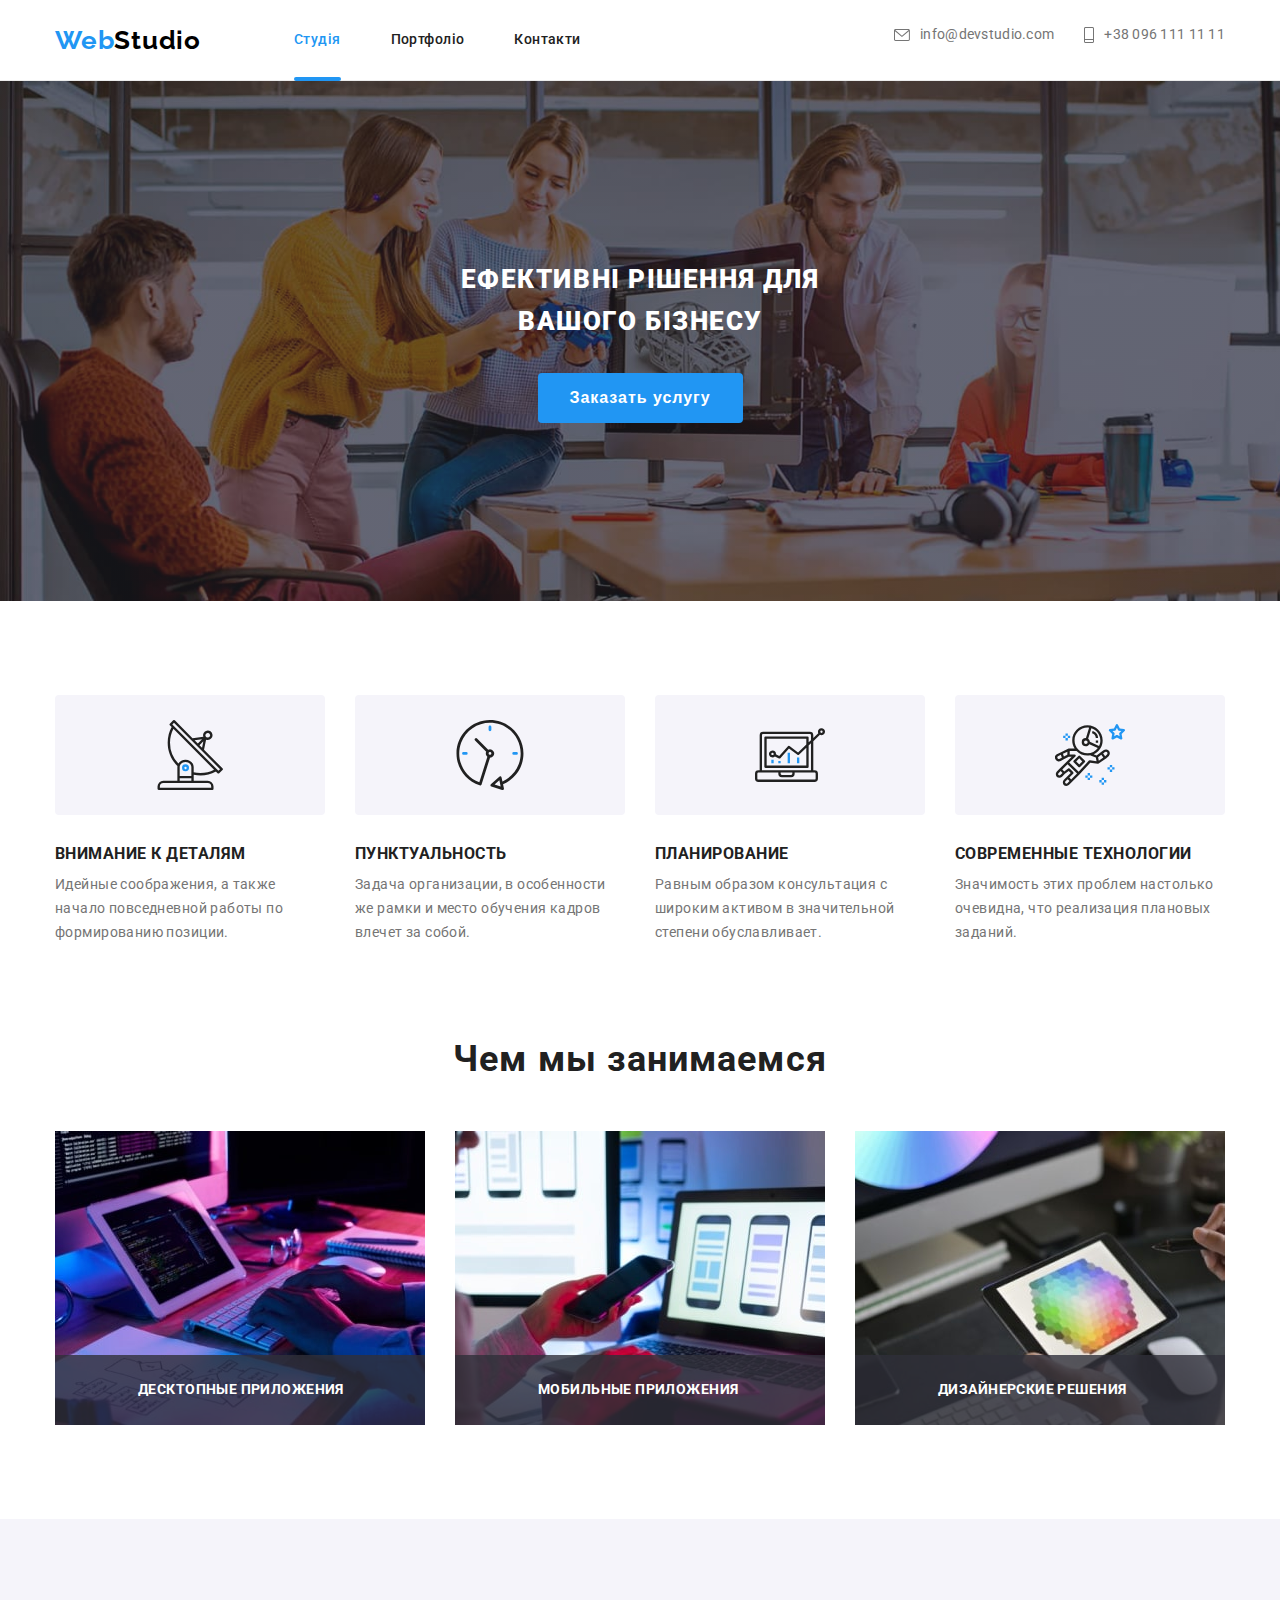
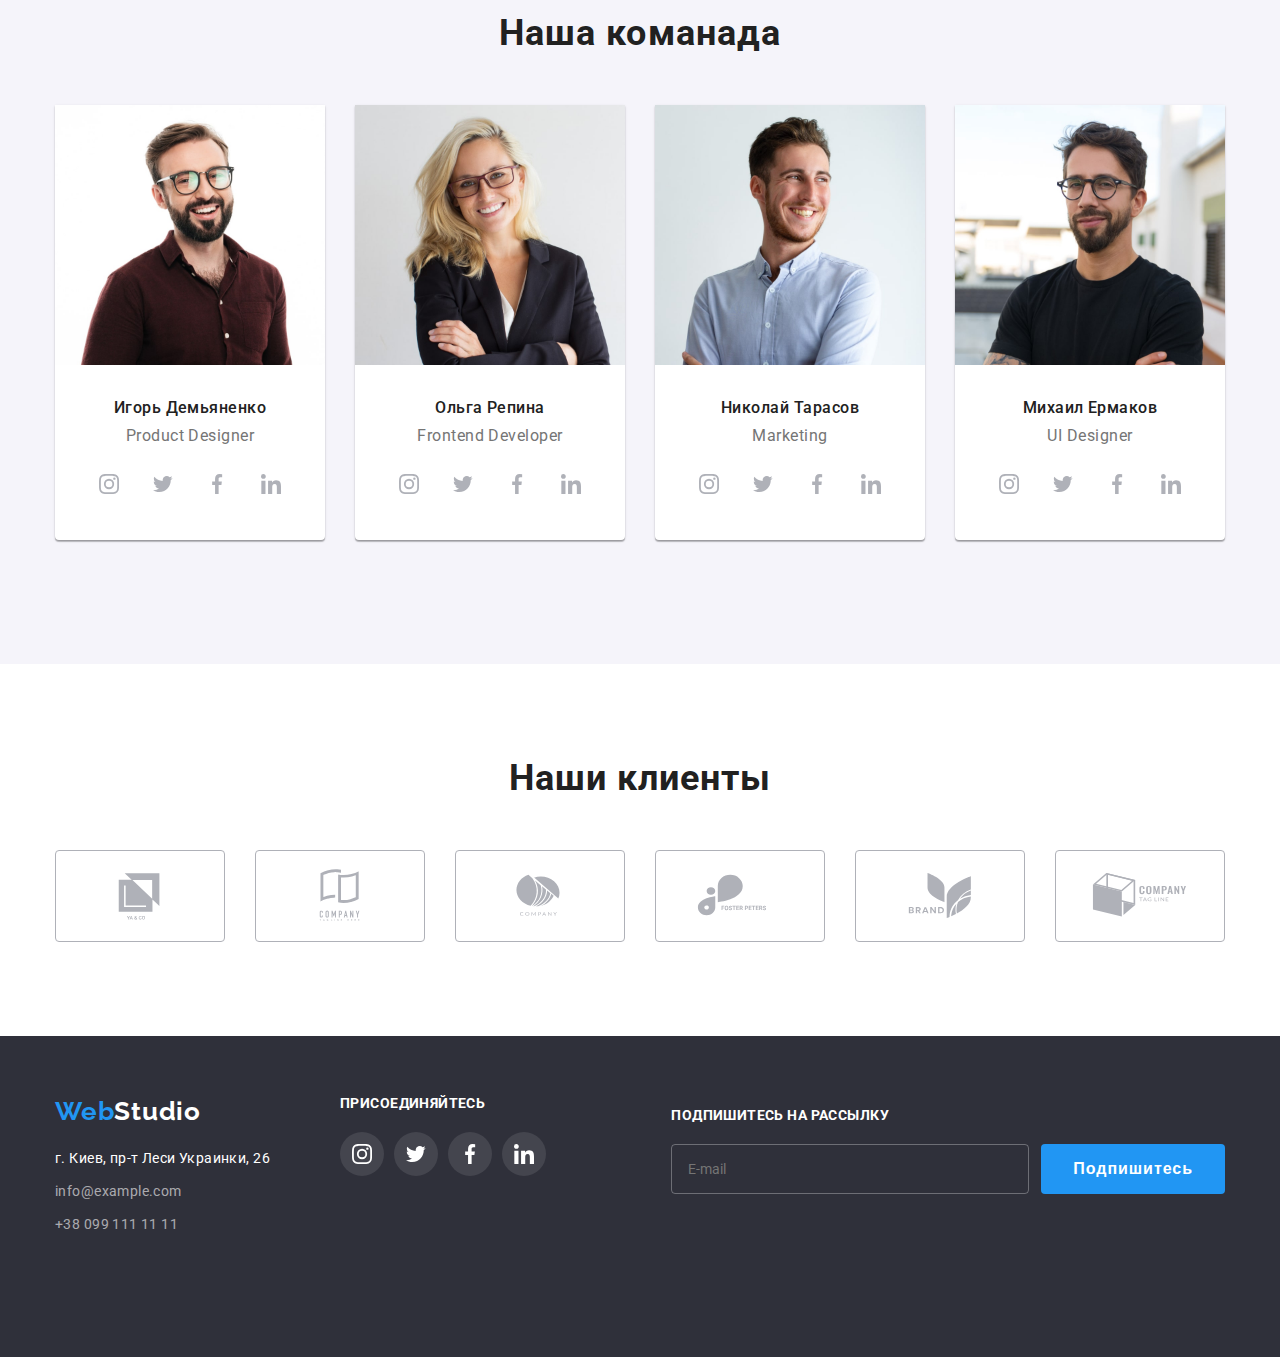
==== commit 34ae1536: "Виправлення помилок по валідатору" ====
--- a/index.html
+++ b/index.html
@@ -68,7 +68,7 @@
                 </ul>
 
                 <ul class="list mobile-menu__contact">
-                    <li class="mobile-menu__contact-item"><a class="mobile-menu__contact-curent link" href="tel:+38 096 111 11 11">+38 096 111 11 11</a></li>
+                    <li class="mobile-menu__contact-item"><a class="mobile-menu__contact-curent link" href="tel:0961111111">+38 096 111 11 11</a></li>
                     <li class="mobile-menu__contact-item"><a class="mobile-menu__contact-link link" href="mailto:info@devstudio.com">info@devstudio.com</a></li>
                 </ul>
 
@@ -177,13 +177,13 @@
                 <ul class="team__list list">
                     <li class="team__item">
                         <picture>
-                            <source srcset="./images/desktop-photo1.jpg 1x, ./images/desktop-photo1@2x.jpg 2x," media="(min-width: 1200px)">
-
-                            <source srcset="./images/tablet-photo1.jpg 1x, ./images/tablet-photo1@2x.jpg 2x," media="(min-width: 768px)">
-
-                            <source srcset="./images/mobile-photo1.jpg 1x, ./images/mobile-photo1@2x.jpg 2x," media="(max-width: 767px)">
-
-                            <img src="./images/photo1.jpg" alt="" class="team__image" width="">
+                            <source srcset="./images/desktop-photo1.jpg 1x, ./images/desktop-photo1@2x.jpg 2x" media="(min-width: 1200px)">
+
+                            <source srcset="./images/tablet-photo1.jpg 1x, ./images/tablet-photo1@2x.jpg 2x" media="(min-width: 768px)">
+
+                            <source srcset="./images/mobile-photo1.jpg 1x, ./images/mobile-photo1@2x.jpg 2x" media="(max-width: 767px)">
+
+                            <img src="./images/photo1.jpg" alt="" class="team__image">
                         </picture>
 
                         <h3 class="team__name">Игорь Демьяненко</h3>
@@ -229,13 +229,13 @@
                         
                     <li class="team__item">
                         <picture>
-                            <source srcset="./images/desktop-photo2.jpg 1x, ./images/desktop-photo2@2x.jpg 2x," media="(min-width: 1200px)">
-
-                            <source srcset="./images/tablet-photo2.jpg 1x, ./images/tablet-photo2@2x.jpg 2x," media="(min-width: 768px)">
-
-                            <source srcset="./images/mobile-photo2.jpg 1x, ./images/mobile-photo2@2x.jpg 2x," media="(max-width: 767px)">
-
-                            <img src="./images/photo1.jpg" alt="" class="team__image" width="">
+                            <source srcset="./images/desktop-photo2.jpg 1x, ./images/desktop-photo2@2x.jpg 2x" media="(min-width: 1200px)">
+
+                            <source srcset="./images/tablet-photo2.jpg 1x, ./images/tablet-photo2@2x.jpg 2x" media="(min-width: 768px)">
+
+                            <source srcset="./images/mobile-photo2.jpg 1x, ./images/mobile-photo2@2x.jpg 2x" media="(max-width: 767px)">
+
+                            <img src="./images/photo1.jpg" alt="" class="team__image">
                         </picture>
 
                         <h3 class="team__name">Ольга Репина</h3>
@@ -281,13 +281,13 @@
 
                     <li class="team__item">
                         <picture>
-                            <source srcset="./images/desktop-photo3.jpg 1x, ./images/desktop-photo3@2x.jpg 2x," media="(min-width: 1200px)">
-
-                            <source srcset="./images/tablet-photo3.jpg 1x, ./images/tablet-photo3@2x.jpg 2x," media="(min-width: 768px)">
-
-                            <source srcset="./images/mobile-photo3.jpg 1x, ./images/mobile-photo3@2x.jpg 2x," media="(max-width: 767px)">
-
-                            <img src="./images/photo1.jpg" alt="" class="team__image" width="">
+                            <source srcset="./images/desktop-photo3.jpg 1x, ./images/desktop-photo3@2x.jpg 2x" media="(min-width: 1200px)">
+
+                            <source srcset="./images/tablet-photo3.jpg 1x, ./images/tablet-photo3@2x.jpg 2x" media="(min-width: 768px)">
+
+                            <source srcset="./images/mobile-photo3.jpg 1x, ./images/mobile-photo3@2x.jpg 2x" media="(max-width: 767px)">
+
+                            <img src="./images/photo1.jpg" alt="" class="team__image">
                         </picture>
 
                         <h3 class="team__name">Николай Тарасов</h3>
@@ -333,13 +333,13 @@
 
                     <li class="team__item">
                         <picture>
-                            <source srcset="./images/desktop-photo4.jpg 1x, ./images/desktop-photo4@2x.jpg 2x," media="(min-width: 1200px)">
-
-                            <source srcset="./images/tablet-photo4.jpg 1x, ./images/tablet-photo4@2x.jpg 2x," media="(min-width: 768px)">
-
-                            <source srcset="./images/mobile-photo4.jpg 1x, ./images/mobile-photo4@2x.jpg 2x," media="(max-width: 767px)">
-
-                            <img src="./images/photo1.jpg" alt="" class="team__image" width="">
+                            <source srcset="./images/desktop-photo4.jpg 1x, ./images/desktop-photo4@2x.jpg 2x" media="(min-width: 1200px)">
+
+                            <source srcset="./images/tablet-photo4.jpg 1x, ./images/tablet-photo4@2x.jpg 2x" media="(min-width: 768px)">
+
+                            <source srcset="./images/mobile-photo4.jpg 1x, ./images/mobile-photo4@2x.jpg 2x" media="(max-width: 767px)">
+
+                            <img src="./images/photo1.jpg" alt="" class="team__image">
                         </picture>
 
                         <h3 class="team__name">Михаил Ермаков</h3>
--- a/css/main.min.css
+++ b/css/main.min.css
@@ -1 +1 @@
-:root{--primery-text-color: #212121;--secondary-text-color: #ffffff;--accent-color: #2196f3;--secondary-accent-color: #188ce8;--logo-black-color: #000000;--header-border-color: #ececec;--secondary-bg-color: #2f303a;--contact-color: #757575;--footer-contact-color: rgba(255, 255, 255, 0.6);--elements-bg-color: rgba(255, 255, 255, 0.1);--input-border-color: rgba(255, 255, 255, 0.3);--backdrop-color: rgba(0, 0, 0, 0.2);--button-border-color: rgba(0, 0, 0, 0.1);--modal-input-border-color: rgba(33, 33, 33, 0.2);--secondary-section-bg-color: #f5f4fa;--semi-transparent-bg: rgba(47, 48, 58, 0.8);--hidden-content-bg-color: rgba(33, 150, 243, 0.9);--icon-color: #afb1b8}body{box-sizing:border-box;font-size:14px;line-height:1.14;font-family:"Roboto",sans-serif;color:var(--primery-text-color)}h1,h2,h3,h4,h5,h6,p,ul,li{margin:0;padding:0}.list{list-style-type:none}.link{text-decoration:none}.container{width:480px;margin:0 auto;padding-right:15px;padding-left:15px}@media screen and (max-width: 479px){.container{width:100%}}@media screen and (min-width: 768px){.container{width:768px}}@media screen and (min-width: 1200px){.container{width:1200px}}.btn{display:block;padding:10px 32px;font-family:"Robot",sans-serif;font-weight:700;color:var(--secondary-text-color);font-size:16px;line-height:1.87;letter-spacing:.06em;background-color:var(--accent-color);border:none;border-radius:4px;cursor:pointer}.btn:hover,.btn:focus{background-color:var(--secondary-accent-color);box-shadow:0px 4px 4px var(--elements-bg-color)}.mobile-menu{position:fixed;top:0;left:0;z-index:100;width:100%;height:100%;background-color:var(--secondary-text-color);opacity:0;visibility:none;pointer-events:none;transition:opacity 250ms cubic-bezier(0.4, 0, 0.2, 1),visibility 250ms cubic-bezier(0.4, 0, 0.2, 1)}.mobile-menu.is-open{opacity:1;visibility:visible;pointer-events:auto}.mobile-menu__container{width:480px;position:relative}@media screen and (max-width: 479px){.mobile-menu__container{width:100%}}.mobile-menu__nav{margin-left:25px;padding-top:48px}.mobile-menu__nav-item:not(:last-child){margin-bottom:32px}.mobile-menu__contact{margin-top:auto;margin-left:25px;margin-bottom:64px}.mobile-menu__contact-item:first-child{margin-bottom:32px;font-size:34px;line-height:1.17}.mobile-menu__contact-curent{color:var(--accent-color)}.mobile-menu__contact-link{color:var(--contact-color);font-size:28px;line-height:1.17}.mobile-menu__btn{position:absolute;top:10px;right:15px;margin-left:auto;border:none;background-color:rgba(0,0,0,0);padding:0;line-height:0}.mobile-menu__btn-icon{width:40px;height:40px}.mobile-menu__btn-icon:hover,.mobile-menu__btn-icon:focus{fill:var(--accent-color)}@media screen and (min-width: 768px){.mobile-menu{display:none}}.mobile-menu__nav{margin-bottom:302px}.mobile-menu__nav-link{display:inline-block;color:var(--primery-text-color)}.mobile-menu__nav-link{font-size:40px;line-height:1.17}.mobile-menu__nav-link:hover,.mobile-menu__nav-link:focus{color:var(--accent-color)}.social-list{display:flex;margin-left:25px}.social-list__item:not(:last-of-type){padding-right:10px;border-right:1px solid var(--modal-input-border-color)}.social-list__item:not(:first-of-type){padding-left:10px}.social-list__link{color:var(--accent-color);font-size:18px;line-height:1.22}.site-header{border-bottom:solid 1px var(--header-border-color);position:relative}.site-header__container{display:flex;align-items:center}.menu-button{margin-left:auto;border:none;background-color:rgba(0,0,0,0);padding:0;line-height:0}.menu-button__icon{width:40px;height:40px}@media screen and (min-width: 768px){.menu-button{display:none}}.logo{margin-right:88px;padding-top:24px;padding-bottom:24px;font-family:"Raleway",sans-serif;color:var(--logo-black-color);font-weight:700;font-size:26px;line-height:1.19;letter-spacing:.03em}.web-logo{color:var(--accent-color)}@media screen and (min-width: 1200px){.logo{margin-right:93px}}.site-nav{display:none}@media screen and (min-width: 768px){.site-nav{display:flex}.site-nav__link{position:relative;display:inline-block;padding-top:32px;padding-bottom:32px;color:var(--primery-text-color);font-weight:500;font-size:14px;line-height:1.14;letter-spacing:.03em;transition:color 250ms cubic-bezier(0.4, 0, 0.2, 1)}.site-nav__item:not(:last-child){margin-right:50px}.site-nav__link:hover,.site-nav__link:focus{color:var(--accent-color)}.site-nav__link--current{color:var(--accent-color)}.site-nav__link--current::after{content:"";position:absolute;bottom:-1px;display:block;width:100%;height:4px;background-color:var(--accent-color);border-radius:4px}}.site-contact{display:none}@media screen and (min-width: 768px){.site-contact{display:block;margin-left:auto}.site-contact__item:not(:last-child){margin-bottom:10px}.site-contact__link{display:flex;align-items:center;color:var(--contact-color);font-size:12px;line-height:1.17;letter-spacing:.02em;transition:color 250ms cubic-bezier(0.4, 0, 0.2, 1)}.site-contact__link:hover,.site-contact__link:focus{color:var(--accent-color)}.site-contact__icon{width:14px;height:10px;fill:currentColor;margin-right:10px}.icon-phone{width:10px;height:14px}}@media screen and (min-width: 1200px){.site-contact{display:flex}.site-contact__item:not(:last-child){margin-right:30px}.site-contact__link{font-size:14px;line-height:1.14}.site-contact__icon{width:16px;height:12px}.icon-phone{width:10px;height:16px}}.hero{padding-top:178px;padding-bottom:178px;background-image:linear-gradient(rgba(47, 48, 58, 0.4), rgba(47, 48, 58, 0.4)),url(../images/mobile-hero-img.jpg);background-size:cover;background-repeat:no-repeat;background-color:var(--secondary-bg-color)}.hero__title{margin-bottom:30px;color:var(--secondary-text-color);font-weight:900;font-size:26px;line-height:1.61;letter-spacing:.06em;text-align:center;text-transform:uppercase}.hero__button{margin-right:auto;margin-left:auto}@media(min-device-pixel-ratio: 2),(-webkit-min-device-pixel-ratio: 2),(min-resolution: 192dpi),(min-resolution: 2dppx){.hero{background-image:linear-gradient(rgba(47, 48, 58, 0.4), rgba(47, 48, 58, 0.4)),url(../images/mobile-hero-img@2x.jpg)}}@media screen and (min-width: 768px){.hero{background-image:linear-gradient(rgba(47, 48, 58, 0.4), rgba(47, 48, 58, 0.4)),url(../images/tablet-hero-img.jpg)}}@media screen and (min-width: 768px)and (min-device-pixel-ratio: 2),screen and (min-width: 768px)and (-webkit-min-device-pixel-ratio: 2),screen and (min-width: 768px)and (min-resolution: 192dpi),screen and (min-width: 768px)and (min-resolution: 2dppx){.hero{background-image:linear-gradient(rgba(47, 48, 58, 0.4), rgba(47, 48, 58, 0.4)),url(../images/tablet-hero-img@2x.jpg)}}@media screen and (min-width: 1200px){.hero{background-image:linear-gradient(rgba(47, 48, 58, 0.4), rgba(47, 48, 58, 0.4)),url(../images/desktop-hero-img.jpg)}}@media screen and (min-width: 1200px)and (min-device-pixel-ratio: 2),screen and (min-width: 1200px)and (-webkit-min-device-pixel-ratio: 2),screen and (min-width: 1200px)and (min-resolution: 192dpi),screen and (min-width: 1200px)and (min-resolution: 2dppx){.hero{background-image:linear-gradient(rgba(47, 48, 58, 0.4), rgba(47, 48, 58, 0.4)),url(../images/desktop-hero-img@2x.jpg)}}.features{padding-top:94px}.features__icon-box{display:flex;justify-content:center;align-items:center;width:100%;height:120px;margin-bottom:30px;background-color:var(--secondary-section-bg-color);border-radius:4px}.features__icon{width:70px;height:70px}.features__title{margin-bottom:10px;text-align:center;font-weight:700;line-height:1.14;letter-spacing:.03em;text-transform:uppercase}.features__describe{color:var(--contact-color);line-height:1.71;letter-spacing:.03em}@media screen and (min-width: 768px){.features__list{display:flex;flex-wrap:wrap}.features__icon-box{width:354px}.features__item{width:354px}.features__item:not(:nth-child(2n)){margin-right:30px}.features__title{text-align:start}}@media screen and (min-width: 1200px){.features__icon-box{width:270px}.features__item:not(:last-child){margin-right:30px}.features__item{width:270px}}.occupation{display:none}@media screen and (min-width: 1200px){.occupation{display:block;padding-top:94px;padding-bottom:94px}.occupation__title{margin-bottom:50px;font-weight:700;font-size:36px;line-height:1.16;text-align:center;letter-spacing:.03em}.occupation__list{display:flex}.occupation__item{position:relative;min-width:370px;background-color:var(--secondary-section-bg-color)}.occupation__item:not(:last-of-type){margin-right:30px}.occupation__item::before{content:"";position:absolute;bottom:0;right:0;width:100%;height:70px;background-color:var(--semi-transparent-bg)}.occupation__image{display:block}.occupation__subtitle{position:absolute;left:83px;bottom:27px;color:var(--secondary-text-color);font-weight:700;font-size:14px;line-height:1.14;letter-spacing:.03em;text-transform:uppercase}}.team{padding-top:94px;padding-bottom:94px;background-color:var(--secondary-section-bg-color)}.team__title{margin-bottom:50px;font-weight:700;font-size:36px;line-height:1.16;text-align:center;letter-spacing:.03em}.team__item{background-color:var(--secondary-text-color);box-shadow:0px 1px 3px rgba(0,0,0,.12),0px 1px 1px rgba(0,0,0,.14),0px 2px 1px rgba(0,0,0,.2);border-radius:0px 0px 4px 4px}.team__name{margin-top:30px;margin-bottom:10px;font-weight:500;font-size:16px;line-height:1.18;text-align:center;letter-spacing:.03em}.team__role{margin-bottom:16px;color:var(--contact-color);font-size:16px;line-height:1.18;text-align:center;letter-spacing:.03em}.team__social-list{display:flex;justify-content:center;margin-bottom:30px}.team__social:not(:last-of-type){margin-right:10px}.team__social-link{position:relative;display:inline-block;width:44px;height:44px;color:var(--icon-color);border-radius:50%;transition:color 250ms cubic-bezier(0.4, 0, 0.2, 1),background-color 250ms cubic-bezier(0.4, 0, 0.2, 1)}.team__social-link:hover,.team__social-link:focus{color:var(--secondary-text-color);background-color:var(--accent-color)}.team__social-icon{position:absolute;top:50%;left:50%;transform:translate(-50%, -50%);width:20px;height:20px;fill:currentColor}@media screen and (max-width: 479px){.team__image{width:100%}}@media screen and (min-width: 768px){.team__list{display:flex;flex-wrap:wrap}.team__item:not(:nth-child(2n)){margin-right:30px}.team__item:nth-child(n+1){margin-bottom:30px}}@media screen and (min-width: 1200px){.team__item:not(:last-of-type){margin-right:30px}}.customers{padding-top:94px;padding-bottom:94px}.customers__title{margin-bottom:50px;font-weight:700;font-size:36px;line-height:1.16;text-align:center;letter-spacing:.03em}.customers__list{display:flex;flex-wrap:wrap}.customers__item{width:210px;margin-top:30px;margin-left:30px}.customers__item:nth-of-type(2n + 1){margin-left:0}.customers__item:nth-of-type(-n + 2){margin-top:0}.customers__link{position:relative;display:block;width:100%;height:92px;color:var(--icon-color);border:1px solid currentColor;border-radius:4px;transition:color 250ms cubic-bezier(0.4, 0, 0.2, 1)}.customers__link:hover,.customers__link:focus{color:var(--accent-color)}.customers__icon{position:absolute;top:50%;left:50%;transform:translate(-50%, -50%);width:106px;height:62px;fill:currentColor}@media screen and (max-width: 479px){.customers__item{width:calc((100% - 30px)/2)}}@media screen and (min-width: 768px){.customers__item{width:226px}.customers__item:nth-of-type(2n + 1){margin-left:30px}.customers__item:nth-of-type(-n + 2){margin-top:30px}.customers__item:nth-of-type(3n + 1){margin-left:0}.customers__item:nth-of-type(-n + 3){margin-top:0}}@media screen and (min-width: 1200px){.customers__item{width:170px;margin:0}.customers__item:nth-of-type(2n + 1){margin-left:0}.customers__list{justify-content:space-between}}.portfolio{padding-top:94px;padding-bottom:94px}.filter{display:flex;flex-wrap:wrap;justify-content:start;margin-bottom:50px}.filter__item:not(:last-of-type){margin-right:8px}.filter__button{display:block;padding:6px 22px;font-family:inherit;font-weight:500;font-size:16px;line-height:1.62;letter-spacing:.03em;background-color:var(--secondary-section-bg-color);border:none;border-radius:4px;cursor:pointer}.filter__button:hover{color:var(--secondary-text-color);background-color:var(--accent-color);box-shadow:0px 3px 1px rgba(0,0,0,.1),0px 1px 2px rgba(0,0,0,.08),0px 2px 2px rgba(0,0,0,.12)}.filter--current{color:var(--secondary-text-color);background-color:var(--accent-color)}@media screen and (min-width: 768px){.filter{flex-wrap:nowrap;justify-content:center}}.card-set__item:not(:last-child){margin-bottom:30px}.card-set__link{display:block;color:var(--primery-text-color);transition:box-shadow 250ms cubic-bezier(0.4, 0, 0.2, 1);width:370px}.card-set__link:hover,.card-set__link:focus{box-shadow:0px 1px 1px rgba(0,0,0,.12),0px 4px 4px rgba(0,0,0,.06),1px 4px 6px rgba(0,0,0,.16)}.card-set__link:hover .overlay-content{transform:translateY(0)}.hidden-content{position:relative;overflow:hidden}.overlay-content{position:absolute;top:0;left:0;width:100%;height:100%;transform:translateY(101%);transition:transform 250ms cubic-bezier(0.4, 0, 0.2, 1);background-color:var(--hidden-content-bg-color)}.hidden-content__text{position:absolute;top:63px;right:24px;bottom:63px;left:24px;color:var(--secondary-text-color);font-size:18px;line-height:1.55;letter-spacing:.03em}.portfolio__container{padding:20px 24px;border-right:1px solid #eee;border-bottom:1px solid #eee;border-left:1px solid #eee}.card-set__title{margin-bottom:4px;font-weight:700;font-size:18px;line-height:2;letter-spacing:.06em}.card-set__description{color:var(--contact-color);font-size:16px;line-height:1.87;letter-spacing:.03em}@media screen and (min-width: 768px){.card-set{display:flex;flex-wrap:wrap}.card-set__item{margin-top:30px;margin-left:30px;margin-bottom:0}.card-set__item:nth-of-type(2n + 1){margin-left:0}.card-set__item:nth-of-type(-n + 2){margin-top:0}.card-set__link{width:354px}}@media screen and (min-width: 1200px){.card-set__item:nth-of-type(3n + 1){margin-left:0}.card-set__item:nth-of-type(-n + 3){margin-top:0}}.site-footer{color:var(--secondary-text-color);background-color:var(--secondary-bg-color);text-align:center}.site-footer>.container{align-items:baseline;padding-top:60px;padding-bottom:60px}.site-footer .logo{display:block;padding:0;margin-right:0;margin-bottom:20px;color:var(--secondary-text-color)}.address-container{margin-bottom:60px}.address-container__text{margin-bottom:9px;font-style:normal;font-size:14px;line-height:1.71;letter-spacing:.03em}.address-container__link{font-style:normal;color:var(--footer-contact-color);font-size:14px;line-height:1.71;letter-spacing:.03em;transition:color 250ms cubic-bezier(0.4, 0, 0.2, 1)}.address-container__link:hover,.address-container__link:focus{color:var(--accent-color)}.address-container__item:first-of-type{margin-bottom:9px}@media screen and (min-width: 768px){.site-footer__container{display:flex;justify-content:space-around}}@media screen and (min-width: 1200px){.site-footer{text-align:start}.site-footer>.container{display:flex}}.social-container{margin-bottom:60px}.social-container__text{margin-bottom:20px;font-weight:700;font-size:14px;line-height:1.14;letter-spacing:.03em;text-transform:uppercase}.social-container__list{display:flex;justify-content:center}.social-container__item:not(:last-of-type){margin-right:10px}.social-container__link{display:block;width:44px;height:44px;position:relative;color:var(--secondary-text-color);background-color:var(--elements-bg-color);border-radius:50%;transition:background-color 250ms cubic-bezier(0.4, 0, 0.2, 1)}.social-container__link:hover,.social-container__link:focus{background-color:var(--accent-color)}.social-container__icon{position:absolute;top:50%;left:50%;transform:translate(-50%, -50%);width:20px;height:20px;fill:currentColor}@media screen and (min-width: 1200px){.social-container{margin-left:70px}}.subscribe{margin-left:auto}.input-field{outline:none;border:solid 1px var(--modal-input-border-color);border-radius:4px;background-color:inherit;transition:border 250ms cubic-bezier(0.4, 0, 0.2, 1)}.input-field:focus{border:1px solid var(--accent-color)}.subscribe__field{width:100%;height:50px;margin-bottom:20px;padding-left:16px;color:var(--secondary-text-color);border:solid 1px var(--input-border-color)}.subscribe__button{margin-right:auto;margin-left:auto}.subscribe__text{margin-bottom:20px;font-weight:700;font-size:14px;line-height:1.14;letter-spacing:.03em;text-transform:uppercase}@media screen and (min-width: 1200px){.subscribe__form{display:flex}.subscribe__field{width:358px;margin-right:12px;margin-bottom:0}.subscribe__button{margin-right:0;margin-left:0}}.backdrop{position:fixed;top:0;right:0;width:100%;height:100%;opacity:1;background-color:var(--backdrop-color);transition:opacity 250ms cubic-bezier(0.4, 0, 0.2, 1)}.is-hidden{opacity:0;pointer-events:none;transition:opacity 250ms cubic-bezier(0.4, 0, 0.2, 1)}.backdrop.is-hidden .modal{transform:scale(1.2) translate(-50%, -50%)}.modal{position:absolute;top:50%;left:50%;transform:scale(1) translate(-50%, -50%);padding:40px;width:450px;height:609px;background-color:var(--secondary-text-color);border-radius:4px;box-shadow:0px 1px 3px rgba(0,0,0,.12),0px 1px 1px rgba(0,0,0,.14),0px 2px 1px rgba(0,0,0,.2);transition:transform 250ms cubic-bezier(0.4, 0, 0.2, 1);transform-origin:top left}.modal__button{position:absolute;top:8px;right:8px;display:flex;justify-content:center;align-items:center;width:30px;height:30px;background-color:inherit;border:1px solid var(--button-border-color);border-radius:50%;cursor:pointer;transition:color 250ms cubic-bezier(0.4, 0, 0.2, 1)}.modal__button:hover,.modal__button:focus{color:var(--accent-color)}.modal__button-icon{width:11px;height:11px;fill:currentColor}@media screen and (max-width: 479px){.modal{width:95vw}}@media screen and (min-width: 1200px){.modal{width:528px;height:581px}}.order{display:flex;flex-direction:column;color:var(--contact-color)}.order__text{margin-bottom:12px;color:var(--primery-text-color);font-weight:700;font-size:20px;line-height:1.15;text-align:center}.order__label{position:relative;display:flex;flex-direction:column;margin-bottom:10px}.order__field{height:40px;padding-left:42px;margin-top:4px}.order__icon{position:absolute;bottom:14px;left:15px;transition:fill 250ms cubic-bezier(0.4, 0, 0.2, 1)}.order__field:focus+.order__icon{fill:var(--accent-color)}.order__icon-name{width:12px;height:12px}.order__icon-tel{width:13px;height:13px}.order__icon-email{width:15px;height:12px}.order__comment{margin-bottom:20px}.order__comment-text{display:flex;flex-direction:column;padding:12px 16px;margin-top:4px;width:100%;height:120px;resize:none}.order__confirm{display:flex;justify-content:center;align-items:center;margin-bottom:30px;font-size:12px;line-height:1.17;letter-spacing:.03em;cursor:pointer}.confirm-check{position:absolute;width:1px;height:1px;margin:-1px;border:0;padding:0;white-space:nowrap;-webkit-clip-path:inset(100%);clip-path:inset(100%);clip:rect(0 0 0 0);overflow:hidden}.check-icon{display:inline-block;width:16px;height:15px;margin-right:7px;border:2px solid var(--primery-text-color);border-radius:4px}.confirm-check:checked+.check-icon{border-color:var(--accent-color);background-color:var(--accent-color);background-image:url(../images/icon-check.svg);background-size:contain;background-origin:border-box}.confirm-check:focus+.check-icon{border-color:var(--secondary-accent-color)}.order__confirm-link{color:var(--accent-color);transition:color 250ms cubic-bezier(0.4, 0, 0.2, 1)}.order__confirm-link:hover,.order__confirm-link:focus{color:var(--secondary-accent-color)}.order__submit{padding:10px 55px;margin-right:auto;margin-left:auto}.order__submit:hover,.order__submit:focus{box-shadow:0px 4px 4px rgba(0,0,0,.15)}@media screen and (min-width: 1200px){.order__confirm{font-size:14px;line-height:1.71}}/*# sourceMappingURL=main.min.css.map */+:root{--primery-text-color: #212121;--secondary-text-color: #ffffff;--accent-color: #2196f3;--secondary-accent-color: #188ce8;--logo-black-color: #000000;--header-border-color: #ececec;--secondary-bg-color: #2f303a;--contact-color: #757575;--footer-contact-color: rgba(255, 255, 255, 0.6);--elements-bg-color: rgba(255, 255, 255, 0.1);--input-border-color: rgba(255, 255, 255, 0.3);--backdrop-color: rgba(0, 0, 0, 0.2);--button-border-color: rgba(0, 0, 0, 0.1);--modal-input-border-color: rgba(33, 33, 33, 0.2);--secondary-section-bg-color: #f5f4fa;--semi-transparent-bg: rgba(47, 48, 58, 0.8);--hidden-content-bg-color: rgba(33, 150, 243, 0.9);--icon-color: #afb1b8}body{box-sizing:border-box;font-size:14px;line-height:1.14;font-family:"Roboto",sans-serif;color:var(--primery-text-color)}h1,h2,h3,h4,h5,h6,p,ul,li{margin:0;padding:0}.list{list-style-type:none}.link{text-decoration:none}.container{width:480px;margin:0 auto;padding-right:15px;padding-left:15px}@media screen and (max-width: 479px){.container{width:100%}}@media screen and (min-width: 768px){.container{width:768px}}@media screen and (min-width: 1200px){.container{width:1200px}}.btn{display:block;padding:10px 32px;font-family:"Robot",sans-serif;font-weight:700;color:var(--secondary-text-color);font-size:16px;line-height:1.87;letter-spacing:.06em;background-color:var(--accent-color);border:none;border-radius:4px;cursor:pointer}.btn:hover,.btn:focus{background-color:var(--secondary-accent-color);box-shadow:0px 4px 4px var(--elements-bg-color)}.mobile-menu{position:fixed;top:0;left:0;z-index:100;width:100%;height:100%;background-color:var(--secondary-text-color);opacity:0;visibility:none;pointer-events:none;transition:opacity 250ms cubic-bezier(0.4, 0, 0.2, 1),visibility 250ms cubic-bezier(0.4, 0, 0.2, 1)}.mobile-menu.is-open{opacity:1;visibility:visible;pointer-events:auto}.mobile-menu__container{width:480px;position:relative}@media screen and (max-width: 479px){.mobile-menu__container{width:100%}}.mobile-menu__nav{margin-left:25px;padding-top:48px}.mobile-menu__nav-item:not(:last-child){margin-bottom:32px}.mobile-menu__contact{margin-top:auto;margin-left:25px;margin-bottom:64px}.mobile-menu__contact-item:first-child{margin-bottom:32px;font-size:34px;line-height:1.17}.mobile-menu__contact-curent{color:var(--accent-color)}.mobile-menu__contact-link{color:var(--contact-color);font-size:28px;line-height:1.17}.mobile-menu__btn{position:absolute;top:10px;right:15px;margin-left:auto;border:none;background-color:rgba(0,0,0,0);padding:0;line-height:0}.mobile-menu__btn-icon{width:40px;height:40px}.mobile-menu__btn-icon:hover,.mobile-menu__btn-icon:focus{fill:var(--accent-color)}@media screen and (min-width: 768px){.mobile-menu{display:none}}.mobile-menu__nav{margin-bottom:302px}.mobile-menu__nav-link{display:inline-block;color:var(--primery-text-color)}.mobile-menu__nav-link{font-size:40px;line-height:1.17}.mobile-menu__nav-link:hover,.mobile-menu__nav-link:focus{color:var(--accent-color)}.social-list{display:flex;margin-left:25px}.social-list__item:not(:last-of-type){padding-right:10px;border-right:1px solid var(--modal-input-border-color)}.social-list__item:not(:first-of-type){padding-left:10px}.social-list__link{color:var(--accent-color);font-size:18px;line-height:1.22}.site-header{border-bottom:solid 1px var(--header-border-color);position:relative}.site-header__container{display:flex;align-items:center}.menu-button{margin-left:auto;border:none;background-color:rgba(0,0,0,0);padding:0;line-height:0}.menu-button__icon{width:40px;height:40px}@media screen and (min-width: 768px){.menu-button{display:none}}.logo{margin-right:88px;padding-top:24px;padding-bottom:24px;font-family:"Raleway",sans-serif;color:var(--logo-black-color);font-weight:700;font-size:26px;line-height:1.19;letter-spacing:.03em}.web-logo{color:var(--accent-color)}@media screen and (min-width: 1200px){.logo{margin-right:93px}}.site-nav{display:none}@media screen and (min-width: 768px){.site-nav{display:flex}.site-nav__link{position:relative;display:inline-block;padding-top:32px;padding-bottom:32px;color:var(--primery-text-color);font-weight:500;font-size:14px;line-height:1.14;letter-spacing:.03em;transition:color 250ms cubic-bezier(0.4, 0, 0.2, 1)}.site-nav__item:not(:last-child){margin-right:50px}.site-nav__link:hover,.site-nav__link:focus{color:var(--accent-color)}.site-nav__link--current{color:var(--accent-color)}.site-nav__link--current::after{content:"";position:absolute;bottom:-1px;display:block;width:100%;height:4px;background-color:var(--accent-color);border-radius:4px}}.site-contact{display:none}@media screen and (min-width: 768px){.site-contact{display:block;margin-left:auto}.site-contact__item:not(:last-child){margin-bottom:10px}.site-contact__link{display:flex;align-items:center;color:var(--contact-color);font-size:12px;line-height:1.17;letter-spacing:.02em;transition:color 250ms cubic-bezier(0.4, 0, 0.2, 1)}.site-contact__link:hover,.site-contact__link:focus{color:var(--accent-color)}.site-contact__icon{width:14px;height:10px;fill:currentColor;margin-right:10px}.icon-phone{width:10px;height:14px}}@media screen and (min-width: 1200px){.site-contact{display:flex}.site-contact__item:not(:last-child){margin-right:30px}.site-contact__link{font-size:14px;line-height:1.14}.site-contact__icon{width:16px;height:12px}.icon-phone{width:10px;height:16px}}.hero{padding-top:178px;padding-bottom:178px;background-image:linear-gradient(rgba(47, 48, 58, 0.4), rgba(47, 48, 58, 0.4)),url(../images/mobile-hero-img.jpg);background-size:cover;background-repeat:no-repeat;background-color:var(--secondary-bg-color)}.hero__title{margin-bottom:30px;color:var(--secondary-text-color);font-weight:900;font-size:26px;line-height:1.61;letter-spacing:.06em;text-align:center;text-transform:uppercase}.hero__button{margin-right:auto;margin-left:auto}@media(min-device-pixel-ratio: 2),(-webkit-min-device-pixel-ratio: 2),(min-resolution: 192dpi),(min-resolution: 2dppx){.hero{background-image:linear-gradient(rgba(47, 48, 58, 0.4), rgba(47, 48, 58, 0.4)),url(../images/mobile-hero-img@2x.jpg)}}@media screen and (min-width: 768px){.hero{background-image:linear-gradient(rgba(47, 48, 58, 0.4), rgba(47, 48, 58, 0.4)),url(../images/tablet-hero-img.jpg)}}@media screen and (min-width: 768px)and (min-device-pixel-ratio: 2),screen and (min-width: 768px)and (-webkit-min-device-pixel-ratio: 2),screen and (min-width: 768px)and (min-resolution: 192dpi),screen and (min-width: 768px)and (min-resolution: 2dppx){.hero{background-image:linear-gradient(rgba(47, 48, 58, 0.4), rgba(47, 48, 58, 0.4)),url(../images/tablet-hero-img@2x.jpg)}}@media screen and (min-width: 1200px){.hero{background-image:linear-gradient(rgba(47, 48, 58, 0.4), rgba(47, 48, 58, 0.4)),url(../images/desktop-hero-img.jpg)}}@media screen and (min-width: 1200px)and (min-device-pixel-ratio: 2),screen and (min-width: 1200px)and (-webkit-min-device-pixel-ratio: 2),screen and (min-width: 1200px)and (min-resolution: 192dpi),screen and (min-width: 1200px)and (min-resolution: 2dppx){.hero{background-image:linear-gradient(rgba(47, 48, 58, 0.4), rgba(47, 48, 58, 0.4)),url(../images/desktop-hero-img@2x.jpg)}}.features{padding-top:94px}.features__icon-box{display:flex;justify-content:center;align-items:center;width:100%;height:120px;margin-bottom:30px;background-color:var(--secondary-section-bg-color);border-radius:4px}.features__icon{width:70px;height:70px}.features__title{margin-bottom:10px;text-align:center;font-weight:700;line-height:1.14;letter-spacing:.03em;text-transform:uppercase}.features__describe{color:var(--contact-color);line-height:1.71;letter-spacing:.03em}@media screen and (min-width: 768px){.features__list{display:flex;flex-wrap:wrap}.features__icon-box{width:354px}.features__item{width:354px}.features__item:not(:nth-child(2n)){margin-right:30px}.features__title{text-align:start}}@media screen and (min-width: 1200px){.features__icon-box{width:270px}.features__item:not(:last-child){margin-right:30px}.features__item{width:270px}}.occupation{display:none}@media screen and (min-width: 1200px){.occupation{display:block;padding-top:94px;padding-bottom:94px}.occupation__title{margin-bottom:50px;font-weight:700;font-size:36px;line-height:1.16;text-align:center;letter-spacing:.03em}.occupation__list{display:flex}.occupation__item{position:relative;min-width:370px;background-color:var(--secondary-section-bg-color)}.occupation__item:not(:last-of-type){margin-right:30px}.occupation__item::before{content:"";position:absolute;bottom:0;right:0;width:100%;height:70px;background-color:var(--semi-transparent-bg)}.occupation__image{display:block}.occupation__subtitle{position:absolute;left:83px;bottom:27px;color:var(--secondary-text-color);font-weight:700;font-size:14px;line-height:1.14;letter-spacing:.03em;text-transform:uppercase}}.team{padding-top:94px;padding-bottom:94px;background-color:var(--secondary-section-bg-color)}.team__title{margin-bottom:50px;font-weight:700;font-size:36px;line-height:1.16;text-align:center;letter-spacing:.03em}.team__item{background-color:var(--secondary-text-color);box-shadow:0px 1px 3px rgba(0,0,0,.12),0px 1px 1px rgba(0,0,0,.14),0px 2px 1px rgba(0,0,0,.2);border-radius:0px 0px 4px 4px}.team__name{margin-top:30px;margin-bottom:10px;font-weight:500;font-size:16px;line-height:1.18;text-align:center;letter-spacing:.03em}.team__role{margin-bottom:16px;color:var(--contact-color);font-size:16px;line-height:1.18;text-align:center;letter-spacing:.03em}.team__social-list{display:flex;justify-content:center;margin-bottom:30px}.team__social:not(:last-of-type){margin-right:10px}.team__social-link{position:relative;display:inline-block;width:44px;height:44px;color:var(--icon-color);border-radius:50%;transition:color 250ms cubic-bezier(0.4, 0, 0.2, 1),background-color 250ms cubic-bezier(0.4, 0, 0.2, 1)}.team__social-link:hover,.team__social-link:focus{color:var(--secondary-text-color);background-color:var(--accent-color)}.team__social-icon{position:absolute;top:50%;left:50%;transform:translate(-50%, -50%);width:20px;height:20px;fill:currentColor}@media screen and (max-width: 479px){.team__image{width:100%}}@media screen and (min-width: 768px){.team__list{display:flex;flex-wrap:wrap}.team__item:not(:nth-child(2n)){margin-right:30px}.team__item:nth-child(n+1){margin-bottom:30px}}@media screen and (min-width: 1200px){.team__item:not(:last-of-type){margin-right:30px}.team__list{flex-wrap:nowrap}.team__image{width:270px}}.customers{padding-top:94px;padding-bottom:94px}.customers__title{margin-bottom:50px;font-weight:700;font-size:36px;line-height:1.16;text-align:center;letter-spacing:.03em}.customers__list{display:flex;flex-wrap:wrap}.customers__item{width:210px;margin-top:30px;margin-left:30px}.customers__item:nth-of-type(2n + 1){margin-left:0}.customers__item:nth-of-type(-n + 2){margin-top:0}.customers__link{position:relative;display:block;width:100%;height:92px;color:var(--icon-color);border:1px solid currentColor;border-radius:4px;transition:color 250ms cubic-bezier(0.4, 0, 0.2, 1)}.customers__link:hover,.customers__link:focus{color:var(--accent-color)}.customers__icon{position:absolute;top:50%;left:50%;transform:translate(-50%, -50%);width:106px;height:62px;fill:currentColor}@media screen and (max-width: 479px){.customers__item{width:calc((100% - 30px)/2)}}@media screen and (min-width: 768px){.customers__item{width:226px}.customers__item:nth-of-type(2n + 1){margin-left:30px}.customers__item:nth-of-type(-n + 2){margin-top:30px}.customers__item:nth-of-type(3n + 1){margin-left:0}.customers__item:nth-of-type(-n + 3){margin-top:0}}@media screen and (min-width: 1200px){.customers__item{width:170px;margin:0}.customers__item:nth-of-type(2n + 1){margin-left:0}.customers__list{justify-content:space-between}}.portfolio{padding-top:94px;padding-bottom:94px}.filter{display:flex;flex-wrap:wrap;justify-content:start;margin-bottom:50px}.filter__item:not(:last-of-type){margin-right:8px}.filter__button{display:block;padding:6px 22px;font-family:inherit;font-weight:500;font-size:16px;line-height:1.62;letter-spacing:.03em;background-color:var(--secondary-section-bg-color);border:none;border-radius:4px;cursor:pointer}.filter__button:hover{color:var(--secondary-text-color);background-color:var(--accent-color);box-shadow:0px 3px 1px rgba(0,0,0,.1),0px 1px 2px rgba(0,0,0,.08),0px 2px 2px rgba(0,0,0,.12)}.filter--current{color:var(--secondary-text-color);background-color:var(--accent-color)}@media screen and (min-width: 768px){.filter{flex-wrap:nowrap;justify-content:center}}.card-set__item:not(:last-child){margin-bottom:30px}.card-set__link{display:block;color:var(--primery-text-color);transition:box-shadow 250ms cubic-bezier(0.4, 0, 0.2, 1);width:370px}.card-set__link:hover,.card-set__link:focus{box-shadow:0px 1px 1px rgba(0,0,0,.12),0px 4px 4px rgba(0,0,0,.06),1px 4px 6px rgba(0,0,0,.16)}.card-set__link:hover .overlay-content{transform:translateY(0)}.hidden-content{position:relative;overflow:hidden}.overlay-content{position:absolute;top:0;left:0;width:100%;height:100%;transform:translateY(101%);transition:transform 250ms cubic-bezier(0.4, 0, 0.2, 1);background-color:var(--hidden-content-bg-color)}.hidden-content__text{position:absolute;top:63px;right:24px;bottom:63px;left:24px;color:var(--secondary-text-color);font-size:18px;line-height:1.55;letter-spacing:.03em}.portfolio__container{padding:20px 24px;border-right:1px solid #eee;border-bottom:1px solid #eee;border-left:1px solid #eee}.card-set__title{margin-bottom:4px;font-weight:700;font-size:18px;line-height:2;letter-spacing:.06em}.card-set__description{color:var(--contact-color);font-size:16px;line-height:1.87;letter-spacing:.03em}@media screen and (min-width: 768px){.card-set{display:flex;flex-wrap:wrap}.card-set__item{margin-top:30px;margin-left:30px;margin-bottom:0}.card-set__item:nth-of-type(2n + 1){margin-left:0}.card-set__item:nth-of-type(-n + 2){margin-top:0}.card-set__link{width:354px}}@media screen and (min-width: 1200px){.card-set__item:nth-of-type(3n + 1){margin-left:0}.card-set__item:nth-of-type(-n + 3){margin-top:0}}.site-footer{color:var(--secondary-text-color);background-color:var(--secondary-bg-color);text-align:center}.site-footer>.container{align-items:baseline;padding-top:60px;padding-bottom:60px}.site-footer .logo{display:block;padding:0;margin-right:0;margin-bottom:20px;color:var(--secondary-text-color)}.address-container{margin-bottom:60px}.address-container__text{margin-bottom:9px;font-style:normal;font-size:14px;line-height:1.71;letter-spacing:.03em}.address-container__link{font-style:normal;color:var(--footer-contact-color);font-size:14px;line-height:1.71;letter-spacing:.03em;transition:color 250ms cubic-bezier(0.4, 0, 0.2, 1)}.address-container__link:hover,.address-container__link:focus{color:var(--accent-color)}.address-container__item:first-of-type{margin-bottom:9px}@media screen and (min-width: 768px){.site-footer__container{display:flex;justify-content:space-around}}@media screen and (min-width: 1200px){.site-footer{text-align:start}.site-footer>.container{display:flex}}.social-container{margin-bottom:60px}.social-container__text{margin-bottom:20px;font-weight:700;font-size:14px;line-height:1.14;letter-spacing:.03em;text-transform:uppercase}.social-container__list{display:flex;justify-content:center}.social-container__item:not(:last-of-type){margin-right:10px}.social-container__link{display:block;width:44px;height:44px;position:relative;color:var(--secondary-text-color);background-color:var(--elements-bg-color);border-radius:50%;transition:background-color 250ms cubic-bezier(0.4, 0, 0.2, 1)}.social-container__link:hover,.social-container__link:focus{background-color:var(--accent-color)}.social-container__icon{position:absolute;top:50%;left:50%;transform:translate(-50%, -50%);width:20px;height:20px;fill:currentColor}@media screen and (min-width: 1200px){.social-container{margin-left:70px}}.subscribe{margin-left:auto}.input-field{outline:none;border:solid 1px var(--modal-input-border-color);border-radius:4px;background-color:inherit;transition:border 250ms cubic-bezier(0.4, 0, 0.2, 1)}.input-field:focus{border:1px solid var(--accent-color)}.subscribe__field{width:100%;height:50px;margin-bottom:20px;padding-left:16px;color:var(--secondary-text-color);border:solid 1px var(--input-border-color)}.subscribe__button{margin-right:auto;margin-left:auto}.subscribe__text{margin-bottom:20px;font-weight:700;font-size:14px;line-height:1.14;letter-spacing:.03em;text-transform:uppercase}@media screen and (min-width: 1200px){.subscribe__form{display:flex}.subscribe__field{width:358px;margin-right:12px;margin-bottom:0}.subscribe__button{margin-right:0;margin-left:0}}.backdrop{position:fixed;top:0;right:0;width:100%;height:100%;opacity:1;background-color:var(--backdrop-color);transition:opacity 250ms cubic-bezier(0.4, 0, 0.2, 1)}.is-hidden{opacity:0;pointer-events:none;transition:opacity 250ms cubic-bezier(0.4, 0, 0.2, 1)}.backdrop.is-hidden .modal{transform:scale(1.2) translate(-50%, -50%)}.modal{position:absolute;top:50%;left:50%;transform:scale(1) translate(-50%, -50%);padding:40px;width:450px;height:609px;background-color:var(--secondary-text-color);border-radius:4px;box-shadow:0px 1px 3px rgba(0,0,0,.12),0px 1px 1px rgba(0,0,0,.14),0px 2px 1px rgba(0,0,0,.2);transition:transform 250ms cubic-bezier(0.4, 0, 0.2, 1);transform-origin:top left}.modal__button{position:absolute;top:8px;right:8px;display:flex;justify-content:center;align-items:center;width:30px;height:30px;background-color:inherit;border:1px solid var(--button-border-color);border-radius:50%;cursor:pointer;transition:color 250ms cubic-bezier(0.4, 0, 0.2, 1)}.modal__button:hover,.modal__button:focus{color:var(--accent-color)}.modal__button-icon{width:11px;height:11px;fill:currentColor}@media screen and (max-width: 479px){.modal{width:95vw}}@media screen and (min-width: 1200px){.modal{width:528px;height:581px}}.order{display:flex;flex-direction:column;color:var(--contact-color)}.order__text{margin-bottom:12px;color:var(--primery-text-color);font-weight:700;font-size:20px;line-height:1.15;text-align:center}.order__label{position:relative;display:flex;flex-direction:column;margin-bottom:10px}.order__field{height:40px;padding-left:42px;margin-top:4px}.order__icon{position:absolute;bottom:14px;left:15px;transition:fill 250ms cubic-bezier(0.4, 0, 0.2, 1)}.order__field:focus+.order__icon{fill:var(--accent-color)}.order__icon-name{width:12px;height:12px}.order__icon-tel{width:13px;height:13px}.order__icon-email{width:15px;height:12px}.order__comment{margin-bottom:20px}.order__comment-text{display:flex;flex-direction:column;padding:12px 16px;margin-top:4px;width:100%;height:120px;resize:none}.order__confirm{display:flex;justify-content:center;align-items:center;margin-bottom:30px;font-size:12px;line-height:1.17;letter-spacing:.03em;cursor:pointer}.confirm-check{position:absolute;width:1px;height:1px;margin:-1px;border:0;padding:0;white-space:nowrap;-webkit-clip-path:inset(100%);clip-path:inset(100%);clip:rect(0 0 0 0);overflow:hidden}.check-icon{display:inline-block;width:16px;height:15px;margin-right:7px;border:2px solid var(--primery-text-color);border-radius:4px}.confirm-check:checked+.check-icon{border-color:var(--accent-color);background-color:var(--accent-color);background-image:url(../images/icon-check.svg);background-size:contain;background-origin:border-box}.confirm-check:focus+.check-icon{border-color:var(--secondary-accent-color)}.order__confirm-link{color:var(--accent-color);transition:color 250ms cubic-bezier(0.4, 0, 0.2, 1)}.order__confirm-link:hover,.order__confirm-link:focus{color:var(--secondary-accent-color)}.order__submit{padding:10px 55px;margin-right:auto;margin-left:auto}.order__submit:hover,.order__submit:focus{box-shadow:0px 4px 4px rgba(0,0,0,.15)}@media screen and (min-width: 1200px){.order__confirm{font-size:14px;line-height:1.71}}/*# sourceMappingURL=main.min.css.map */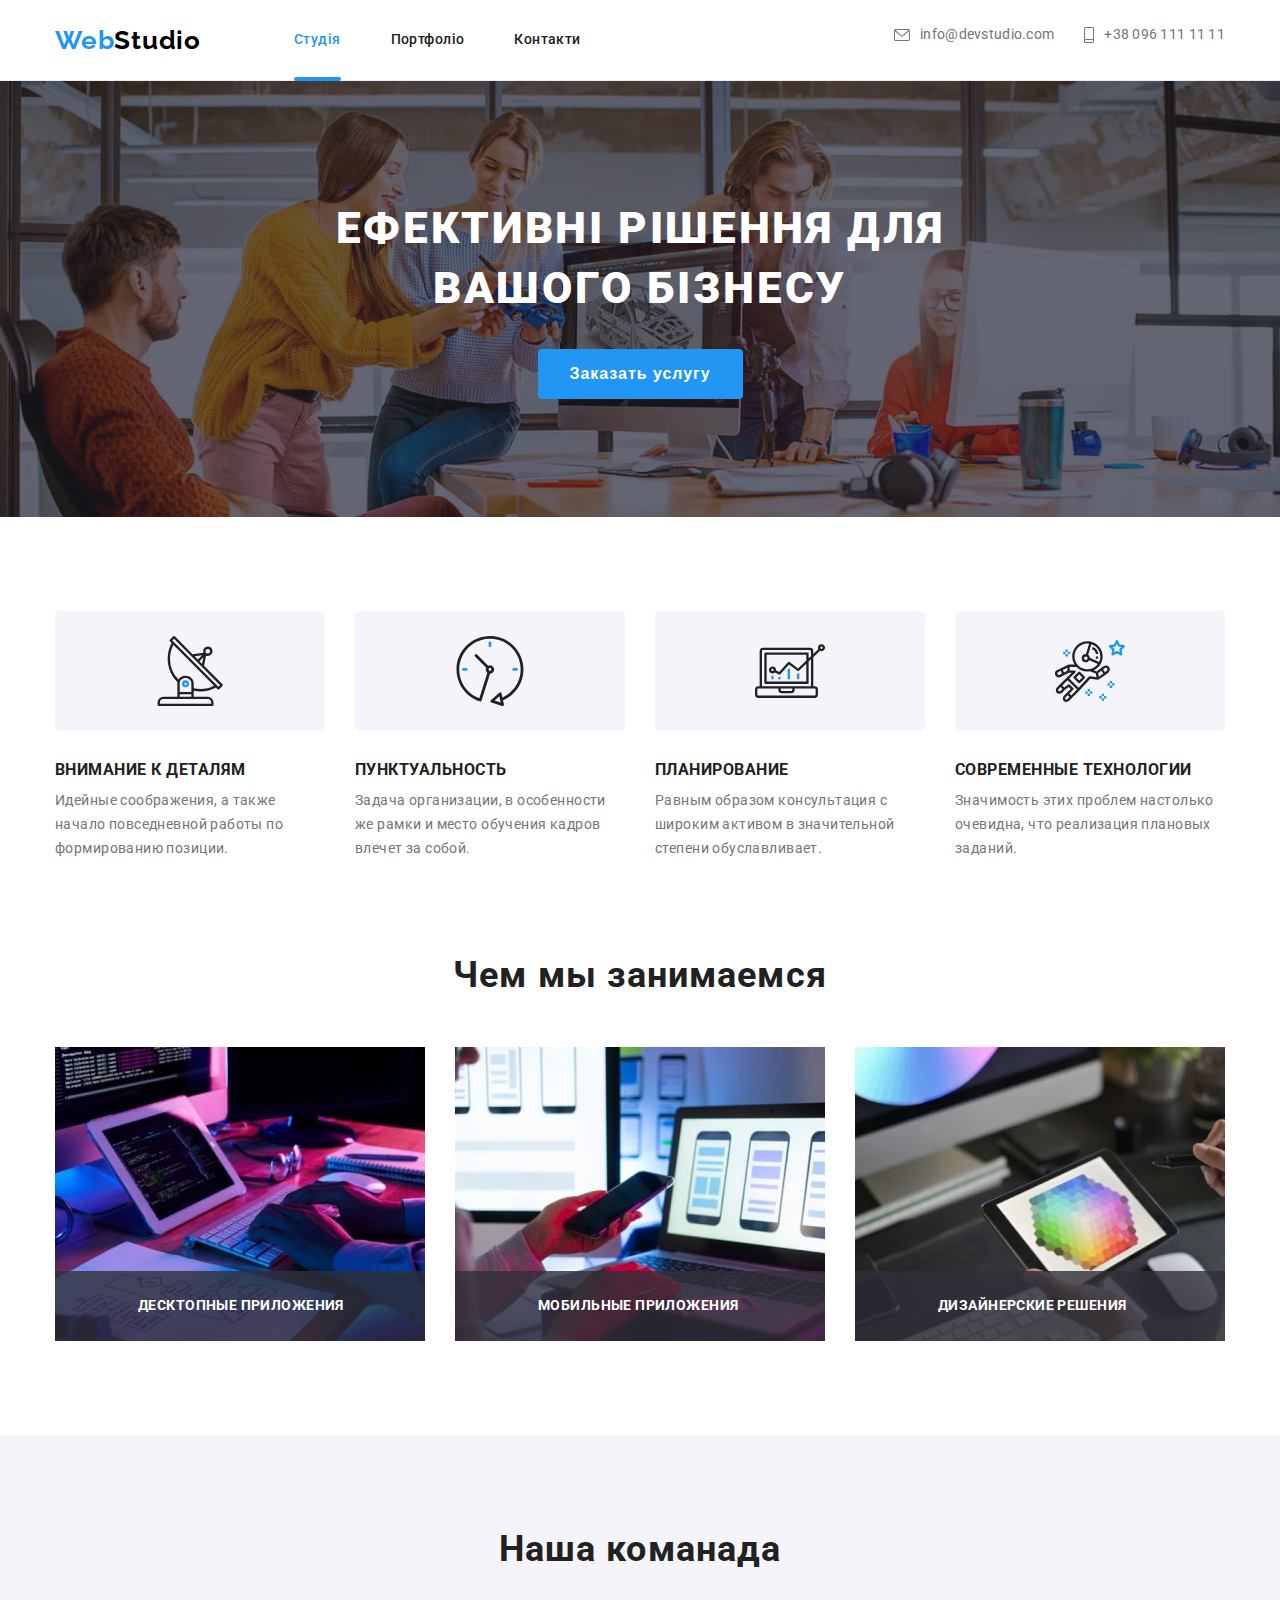
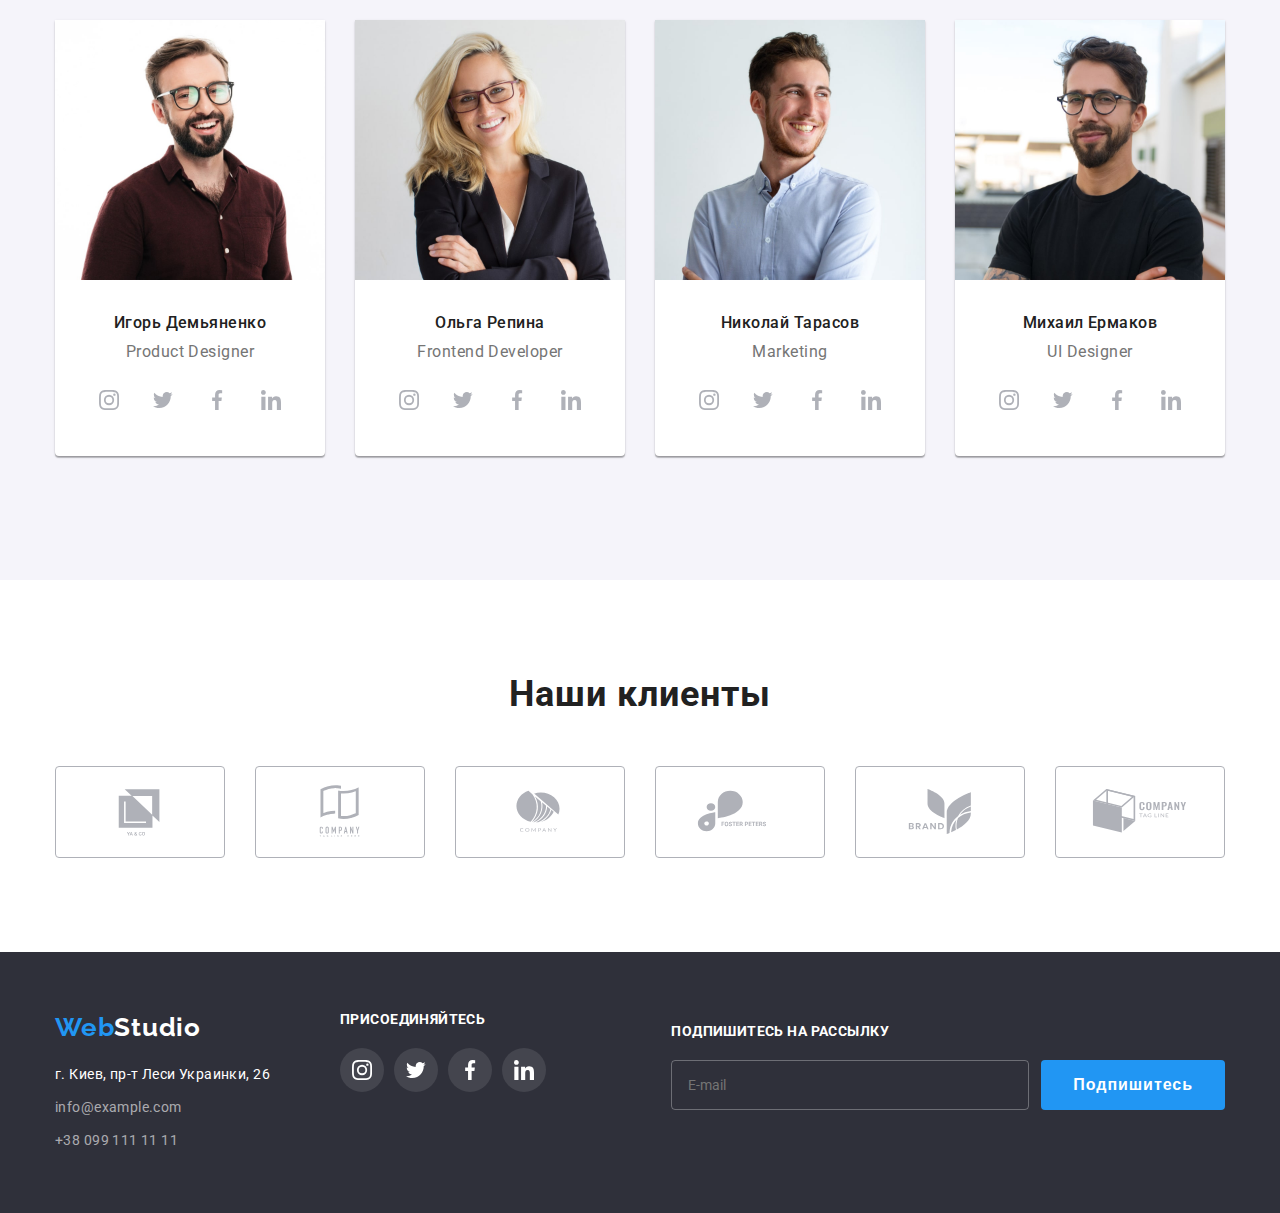
==== commit f1643e98: "Домашня робота 8" ====
--- a/index.html
+++ b/index.html
@@ -19,7 +19,7 @@
         <div class="site-header__container container">
                 <a href="./index.html" class="logo link" lang="en"><span class="web-logo">Web</span>Studio</a>
                 
-                <button class="menu-button" js-open-menu>
+                <button class="menu-button" data-menu-open>
                     <svg class="menu-button__icon">
                         <use href="./images/icons.svg#icon-menu-burger"></use>
                     </svg>
@@ -53,16 +53,16 @@
                 </ul>
         </div>
 
-        <div class="mobile-menu" js-menu-container>
+        <div class="mobile-menu" data-menu>
             <div class="mobile-menu__container container">
-                <button class="mobile-menu__btn" js-close-menu>
+                <button class="mobile-menu__btn" data-menu-close>
                     <svg class="mobile-menu__btn-icon">
                         <use href="./images/icons.svg#icon-cross"></use>
                     </svg>
                 </button>
 
                 <ul class="list mobile-menu__nav">
-                    <li class="item mobile-menu__nav-item"><a class="link mobile-menu__nav-link" href="./index.html">Студія</a></li>
+                    <li class="item mobile-menu__nav-item"><a class="link mobile-menu__nav-link current" href="./index.html">Студія</a></li>
                     <li class="item mobile-menu__nav-item"><a class="link mobile-menu__nav-link" href="./portfolio.html">Портфоліо</a></li>
                     <li class="item mobile-menu__nav-item"><a class="link mobile-menu__nav-link" href="">Контакти</a></li>
                 </ul>
--- a/css/main.min.css
+++ b/css/main.min.css
@@ -1 +1 @@
-:root{--primery-text-color: #212121;--secondary-text-color: #ffffff;--accent-color: #2196f3;--secondary-accent-color: #188ce8;--logo-black-color: #000000;--header-border-color: #ececec;--secondary-bg-color: #2f303a;--contact-color: #757575;--footer-contact-color: rgba(255, 255, 255, 0.6);--elements-bg-color: rgba(255, 255, 255, 0.1);--input-border-color: rgba(255, 255, 255, 0.3);--backdrop-color: rgba(0, 0, 0, 0.2);--button-border-color: rgba(0, 0, 0, 0.1);--modal-input-border-color: rgba(33, 33, 33, 0.2);--secondary-section-bg-color: #f5f4fa;--semi-transparent-bg: rgba(47, 48, 58, 0.8);--hidden-content-bg-color: rgba(33, 150, 243, 0.9);--icon-color: #afb1b8}body{box-sizing:border-box;font-size:14px;line-height:1.14;font-family:"Roboto",sans-serif;color:var(--primery-text-color)}h1,h2,h3,h4,h5,h6,p,ul,li{margin:0;padding:0}.list{list-style-type:none}.link{text-decoration:none}.container{width:480px;margin:0 auto;padding-right:15px;padding-left:15px}@media screen and (max-width: 479px){.container{width:100%}}@media screen and (min-width: 768px){.container{width:768px}}@media screen and (min-width: 1200px){.container{width:1200px}}.btn{display:block;padding:10px 32px;font-family:"Robot",sans-serif;font-weight:700;color:var(--secondary-text-color);font-size:16px;line-height:1.87;letter-spacing:.06em;background-color:var(--accent-color);border:none;border-radius:4px;cursor:pointer}.btn:hover,.btn:focus{background-color:var(--secondary-accent-color);box-shadow:0px 4px 4px var(--elements-bg-color)}.mobile-menu{position:fixed;top:0;left:0;z-index:100;width:100%;height:100%;background-color:var(--secondary-text-color);opacity:0;visibility:none;pointer-events:none;transition:opacity 250ms cubic-bezier(0.4, 0, 0.2, 1),visibility 250ms cubic-bezier(0.4, 0, 0.2, 1)}.mobile-menu.is-open{opacity:1;visibility:visible;pointer-events:auto}.mobile-menu__container{width:480px;position:relative}@media screen and (max-width: 479px){.mobile-menu__container{width:100%}}.mobile-menu__nav{margin-left:25px;padding-top:48px}.mobile-menu__nav-item:not(:last-child){margin-bottom:32px}.mobile-menu__contact{margin-top:auto;margin-left:25px;margin-bottom:64px}.mobile-menu__contact-item:first-child{margin-bottom:32px;font-size:34px;line-height:1.17}.mobile-menu__contact-curent{color:var(--accent-color)}.mobile-menu__contact-link{color:var(--contact-color);font-size:28px;line-height:1.17}.mobile-menu__btn{position:absolute;top:10px;right:15px;margin-left:auto;border:none;background-color:rgba(0,0,0,0);padding:0;line-height:0}.mobile-menu__btn-icon{width:40px;height:40px}.mobile-menu__btn-icon:hover,.mobile-menu__btn-icon:focus{fill:var(--accent-color)}@media screen and (min-width: 768px){.mobile-menu{display:none}}.mobile-menu__nav{margin-bottom:302px}.mobile-menu__nav-link{display:inline-block;color:var(--primery-text-color)}.mobile-menu__nav-link{font-size:40px;line-height:1.17}.mobile-menu__nav-link:hover,.mobile-menu__nav-link:focus{color:var(--accent-color)}.social-list{display:flex;margin-left:25px}.social-list__item:not(:last-of-type){padding-right:10px;border-right:1px solid var(--modal-input-border-color)}.social-list__item:not(:first-of-type){padding-left:10px}.social-list__link{color:var(--accent-color);font-size:18px;line-height:1.22}.site-header{border-bottom:solid 1px var(--header-border-color);position:relative}.site-header__container{display:flex;align-items:center}.menu-button{margin-left:auto;border:none;background-color:rgba(0,0,0,0);padding:0;line-height:0}.menu-button__icon{width:40px;height:40px}@media screen and (min-width: 768px){.menu-button{display:none}}.logo{margin-right:88px;padding-top:24px;padding-bottom:24px;font-family:"Raleway",sans-serif;color:var(--logo-black-color);font-weight:700;font-size:26px;line-height:1.19;letter-spacing:.03em}.web-logo{color:var(--accent-color)}@media screen and (min-width: 1200px){.logo{margin-right:93px}}.site-nav{display:none}@media screen and (min-width: 768px){.site-nav{display:flex}.site-nav__link{position:relative;display:inline-block;padding-top:32px;padding-bottom:32px;color:var(--primery-text-color);font-weight:500;font-size:14px;line-height:1.14;letter-spacing:.03em;transition:color 250ms cubic-bezier(0.4, 0, 0.2, 1)}.site-nav__item:not(:last-child){margin-right:50px}.site-nav__link:hover,.site-nav__link:focus{color:var(--accent-color)}.site-nav__link--current{color:var(--accent-color)}.site-nav__link--current::after{content:"";position:absolute;bottom:-1px;display:block;width:100%;height:4px;background-color:var(--accent-color);border-radius:4px}}.site-contact{display:none}@media screen and (min-width: 768px){.site-contact{display:block;margin-left:auto}.site-contact__item:not(:last-child){margin-bottom:10px}.site-contact__link{display:flex;align-items:center;color:var(--contact-color);font-size:12px;line-height:1.17;letter-spacing:.02em;transition:color 250ms cubic-bezier(0.4, 0, 0.2, 1)}.site-contact__link:hover,.site-contact__link:focus{color:var(--accent-color)}.site-contact__icon{width:14px;height:10px;fill:currentColor;margin-right:10px}.icon-phone{width:10px;height:14px}}@media screen and (min-width: 1200px){.site-contact{display:flex}.site-contact__item:not(:last-child){margin-right:30px}.site-contact__link{font-size:14px;line-height:1.14}.site-contact__icon{width:16px;height:12px}.icon-phone{width:10px;height:16px}}.hero{padding-top:178px;padding-bottom:178px;background-image:linear-gradient(rgba(47, 48, 58, 0.4), rgba(47, 48, 58, 0.4)),url(../images/mobile-hero-img.jpg);background-size:cover;background-repeat:no-repeat;background-color:var(--secondary-bg-color)}.hero__title{margin-bottom:30px;color:var(--secondary-text-color);font-weight:900;font-size:26px;line-height:1.61;letter-spacing:.06em;text-align:center;text-transform:uppercase}.hero__button{margin-right:auto;margin-left:auto}@media(min-device-pixel-ratio: 2),(-webkit-min-device-pixel-ratio: 2),(min-resolution: 192dpi),(min-resolution: 2dppx){.hero{background-image:linear-gradient(rgba(47, 48, 58, 0.4), rgba(47, 48, 58, 0.4)),url(../images/mobile-hero-img@2x.jpg)}}@media screen and (min-width: 768px){.hero{background-image:linear-gradient(rgba(47, 48, 58, 0.4), rgba(47, 48, 58, 0.4)),url(../images/tablet-hero-img.jpg)}}@media screen and (min-width: 768px)and (min-device-pixel-ratio: 2),screen and (min-width: 768px)and (-webkit-min-device-pixel-ratio: 2),screen and (min-width: 768px)and (min-resolution: 192dpi),screen and (min-width: 768px)and (min-resolution: 2dppx){.hero{background-image:linear-gradient(rgba(47, 48, 58, 0.4), rgba(47, 48, 58, 0.4)),url(../images/tablet-hero-img@2x.jpg)}}@media screen and (min-width: 1200px){.hero{background-image:linear-gradient(rgba(47, 48, 58, 0.4), rgba(47, 48, 58, 0.4)),url(../images/desktop-hero-img.jpg)}}@media screen and (min-width: 1200px)and (min-device-pixel-ratio: 2),screen and (min-width: 1200px)and (-webkit-min-device-pixel-ratio: 2),screen and (min-width: 1200px)and (min-resolution: 192dpi),screen and (min-width: 1200px)and (min-resolution: 2dppx){.hero{background-image:linear-gradient(rgba(47, 48, 58, 0.4), rgba(47, 48, 58, 0.4)),url(../images/desktop-hero-img@2x.jpg)}}.features{padding-top:94px}.features__icon-box{display:flex;justify-content:center;align-items:center;width:100%;height:120px;margin-bottom:30px;background-color:var(--secondary-section-bg-color);border-radius:4px}.features__icon{width:70px;height:70px}.features__title{margin-bottom:10px;text-align:center;font-weight:700;line-height:1.14;letter-spacing:.03em;text-transform:uppercase}.features__describe{color:var(--contact-color);line-height:1.71;letter-spacing:.03em}@media screen and (min-width: 768px){.features__list{display:flex;flex-wrap:wrap}.features__icon-box{width:354px}.features__item{width:354px}.features__item:not(:nth-child(2n)){margin-right:30px}.features__title{text-align:start}}@media screen and (min-width: 1200px){.features__icon-box{width:270px}.features__item:not(:last-child){margin-right:30px}.features__item{width:270px}}.occupation{display:none}@media screen and (min-width: 1200px){.occupation{display:block;padding-top:94px;padding-bottom:94px}.occupation__title{margin-bottom:50px;font-weight:700;font-size:36px;line-height:1.16;text-align:center;letter-spacing:.03em}.occupation__list{display:flex}.occupation__item{position:relative;min-width:370px;background-color:var(--secondary-section-bg-color)}.occupation__item:not(:last-of-type){margin-right:30px}.occupation__item::before{content:"";position:absolute;bottom:0;right:0;width:100%;height:70px;background-color:var(--semi-transparent-bg)}.occupation__image{display:block}.occupation__subtitle{position:absolute;left:83px;bottom:27px;color:var(--secondary-text-color);font-weight:700;font-size:14px;line-height:1.14;letter-spacing:.03em;text-transform:uppercase}}.team{padding-top:94px;padding-bottom:94px;background-color:var(--secondary-section-bg-color)}.team__title{margin-bottom:50px;font-weight:700;font-size:36px;line-height:1.16;text-align:center;letter-spacing:.03em}.team__item{background-color:var(--secondary-text-color);box-shadow:0px 1px 3px rgba(0,0,0,.12),0px 1px 1px rgba(0,0,0,.14),0px 2px 1px rgba(0,0,0,.2);border-radius:0px 0px 4px 4px}.team__name{margin-top:30px;margin-bottom:10px;font-weight:500;font-size:16px;line-height:1.18;text-align:center;letter-spacing:.03em}.team__role{margin-bottom:16px;color:var(--contact-color);font-size:16px;line-height:1.18;text-align:center;letter-spacing:.03em}.team__social-list{display:flex;justify-content:center;margin-bottom:30px}.team__social:not(:last-of-type){margin-right:10px}.team__social-link{position:relative;display:inline-block;width:44px;height:44px;color:var(--icon-color);border-radius:50%;transition:color 250ms cubic-bezier(0.4, 0, 0.2, 1),background-color 250ms cubic-bezier(0.4, 0, 0.2, 1)}.team__social-link:hover,.team__social-link:focus{color:var(--secondary-text-color);background-color:var(--accent-color)}.team__social-icon{position:absolute;top:50%;left:50%;transform:translate(-50%, -50%);width:20px;height:20px;fill:currentColor}@media screen and (max-width: 479px){.team__image{width:100%}}@media screen and (min-width: 768px){.team__list{display:flex;flex-wrap:wrap}.team__item:not(:nth-child(2n)){margin-right:30px}.team__item:nth-child(n+1){margin-bottom:30px}}@media screen and (min-width: 1200px){.team__item:not(:last-of-type){margin-right:30px}.team__list{flex-wrap:nowrap}.team__image{width:270px}}.customers{padding-top:94px;padding-bottom:94px}.customers__title{margin-bottom:50px;font-weight:700;font-size:36px;line-height:1.16;text-align:center;letter-spacing:.03em}.customers__list{display:flex;flex-wrap:wrap}.customers__item{width:210px;margin-top:30px;margin-left:30px}.customers__item:nth-of-type(2n + 1){margin-left:0}.customers__item:nth-of-type(-n + 2){margin-top:0}.customers__link{position:relative;display:block;width:100%;height:92px;color:var(--icon-color);border:1px solid currentColor;border-radius:4px;transition:color 250ms cubic-bezier(0.4, 0, 0.2, 1)}.customers__link:hover,.customers__link:focus{color:var(--accent-color)}.customers__icon{position:absolute;top:50%;left:50%;transform:translate(-50%, -50%);width:106px;height:62px;fill:currentColor}@media screen and (max-width: 479px){.customers__item{width:calc((100% - 30px)/2)}}@media screen and (min-width: 768px){.customers__item{width:226px}.customers__item:nth-of-type(2n + 1){margin-left:30px}.customers__item:nth-of-type(-n + 2){margin-top:30px}.customers__item:nth-of-type(3n + 1){margin-left:0}.customers__item:nth-of-type(-n + 3){margin-top:0}}@media screen and (min-width: 1200px){.customers__item{width:170px;margin:0}.customers__item:nth-of-type(2n + 1){margin-left:0}.customers__list{justify-content:space-between}}.portfolio{padding-top:94px;padding-bottom:94px}.filter{display:flex;flex-wrap:wrap;justify-content:start;margin-bottom:50px}.filter__item:not(:last-of-type){margin-right:8px}.filter__button{display:block;padding:6px 22px;font-family:inherit;font-weight:500;font-size:16px;line-height:1.62;letter-spacing:.03em;background-color:var(--secondary-section-bg-color);border:none;border-radius:4px;cursor:pointer}.filter__button:hover{color:var(--secondary-text-color);background-color:var(--accent-color);box-shadow:0px 3px 1px rgba(0,0,0,.1),0px 1px 2px rgba(0,0,0,.08),0px 2px 2px rgba(0,0,0,.12)}.filter--current{color:var(--secondary-text-color);background-color:var(--accent-color)}@media screen and (min-width: 768px){.filter{flex-wrap:nowrap;justify-content:center}}.card-set__item:not(:last-child){margin-bottom:30px}.card-set__link{display:block;color:var(--primery-text-color);transition:box-shadow 250ms cubic-bezier(0.4, 0, 0.2, 1);width:370px}.card-set__link:hover,.card-set__link:focus{box-shadow:0px 1px 1px rgba(0,0,0,.12),0px 4px 4px rgba(0,0,0,.06),1px 4px 6px rgba(0,0,0,.16)}.card-set__link:hover .overlay-content{transform:translateY(0)}.hidden-content{position:relative;overflow:hidden}.overlay-content{position:absolute;top:0;left:0;width:100%;height:100%;transform:translateY(101%);transition:transform 250ms cubic-bezier(0.4, 0, 0.2, 1);background-color:var(--hidden-content-bg-color)}.hidden-content__text{position:absolute;top:63px;right:24px;bottom:63px;left:24px;color:var(--secondary-text-color);font-size:18px;line-height:1.55;letter-spacing:.03em}.portfolio__container{padding:20px 24px;border-right:1px solid #eee;border-bottom:1px solid #eee;border-left:1px solid #eee}.card-set__title{margin-bottom:4px;font-weight:700;font-size:18px;line-height:2;letter-spacing:.06em}.card-set__description{color:var(--contact-color);font-size:16px;line-height:1.87;letter-spacing:.03em}@media screen and (min-width: 768px){.card-set{display:flex;flex-wrap:wrap}.card-set__item{margin-top:30px;margin-left:30px;margin-bottom:0}.card-set__item:nth-of-type(2n + 1){margin-left:0}.card-set__item:nth-of-type(-n + 2){margin-top:0}.card-set__link{width:354px}}@media screen and (min-width: 1200px){.card-set__item:nth-of-type(3n + 1){margin-left:0}.card-set__item:nth-of-type(-n + 3){margin-top:0}}.site-footer{color:var(--secondary-text-color);background-color:var(--secondary-bg-color);text-align:center}.site-footer>.container{align-items:baseline;padding-top:60px;padding-bottom:60px}.site-footer .logo{display:block;padding:0;margin-right:0;margin-bottom:20px;color:var(--secondary-text-color)}.address-container{margin-bottom:60px}.address-container__text{margin-bottom:9px;font-style:normal;font-size:14px;line-height:1.71;letter-spacing:.03em}.address-container__link{font-style:normal;color:var(--footer-contact-color);font-size:14px;line-height:1.71;letter-spacing:.03em;transition:color 250ms cubic-bezier(0.4, 0, 0.2, 1)}.address-container__link:hover,.address-container__link:focus{color:var(--accent-color)}.address-container__item:first-of-type{margin-bottom:9px}@media screen and (min-width: 768px){.site-footer__container{display:flex;justify-content:space-around}}@media screen and (min-width: 1200px){.site-footer{text-align:start}.site-footer>.container{display:flex}}.social-container{margin-bottom:60px}.social-container__text{margin-bottom:20px;font-weight:700;font-size:14px;line-height:1.14;letter-spacing:.03em;text-transform:uppercase}.social-container__list{display:flex;justify-content:center}.social-container__item:not(:last-of-type){margin-right:10px}.social-container__link{display:block;width:44px;height:44px;position:relative;color:var(--secondary-text-color);background-color:var(--elements-bg-color);border-radius:50%;transition:background-color 250ms cubic-bezier(0.4, 0, 0.2, 1)}.social-container__link:hover,.social-container__link:focus{background-color:var(--accent-color)}.social-container__icon{position:absolute;top:50%;left:50%;transform:translate(-50%, -50%);width:20px;height:20px;fill:currentColor}@media screen and (min-width: 1200px){.social-container{margin-left:70px}}.subscribe{margin-left:auto}.input-field{outline:none;border:solid 1px var(--modal-input-border-color);border-radius:4px;background-color:inherit;transition:border 250ms cubic-bezier(0.4, 0, 0.2, 1)}.input-field:focus{border:1px solid var(--accent-color)}.subscribe__field{width:100%;height:50px;margin-bottom:20px;padding-left:16px;color:var(--secondary-text-color);border:solid 1px var(--input-border-color)}.subscribe__button{margin-right:auto;margin-left:auto}.subscribe__text{margin-bottom:20px;font-weight:700;font-size:14px;line-height:1.14;letter-spacing:.03em;text-transform:uppercase}@media screen and (min-width: 1200px){.subscribe__form{display:flex}.subscribe__field{width:358px;margin-right:12px;margin-bottom:0}.subscribe__button{margin-right:0;margin-left:0}}.backdrop{position:fixed;top:0;right:0;width:100%;height:100%;opacity:1;background-color:var(--backdrop-color);transition:opacity 250ms cubic-bezier(0.4, 0, 0.2, 1)}.is-hidden{opacity:0;pointer-events:none;transition:opacity 250ms cubic-bezier(0.4, 0, 0.2, 1)}.backdrop.is-hidden .modal{transform:scale(1.2) translate(-50%, -50%)}.modal{position:absolute;top:50%;left:50%;transform:scale(1) translate(-50%, -50%);padding:40px;width:450px;height:609px;background-color:var(--secondary-text-color);border-radius:4px;box-shadow:0px 1px 3px rgba(0,0,0,.12),0px 1px 1px rgba(0,0,0,.14),0px 2px 1px rgba(0,0,0,.2);transition:transform 250ms cubic-bezier(0.4, 0, 0.2, 1);transform-origin:top left}.modal__button{position:absolute;top:8px;right:8px;display:flex;justify-content:center;align-items:center;width:30px;height:30px;background-color:inherit;border:1px solid var(--button-border-color);border-radius:50%;cursor:pointer;transition:color 250ms cubic-bezier(0.4, 0, 0.2, 1)}.modal__button:hover,.modal__button:focus{color:var(--accent-color)}.modal__button-icon{width:11px;height:11px;fill:currentColor}@media screen and (max-width: 479px){.modal{width:95vw}}@media screen and (min-width: 1200px){.modal{width:528px;height:581px}}.order{display:flex;flex-direction:column;color:var(--contact-color)}.order__text{margin-bottom:12px;color:var(--primery-text-color);font-weight:700;font-size:20px;line-height:1.15;text-align:center}.order__label{position:relative;display:flex;flex-direction:column;margin-bottom:10px}.order__field{height:40px;padding-left:42px;margin-top:4px}.order__icon{position:absolute;bottom:14px;left:15px;transition:fill 250ms cubic-bezier(0.4, 0, 0.2, 1)}.order__field:focus+.order__icon{fill:var(--accent-color)}.order__icon-name{width:12px;height:12px}.order__icon-tel{width:13px;height:13px}.order__icon-email{width:15px;height:12px}.order__comment{margin-bottom:20px}.order__comment-text{display:flex;flex-direction:column;padding:12px 16px;margin-top:4px;width:100%;height:120px;resize:none}.order__confirm{display:flex;justify-content:center;align-items:center;margin-bottom:30px;font-size:12px;line-height:1.17;letter-spacing:.03em;cursor:pointer}.confirm-check{position:absolute;width:1px;height:1px;margin:-1px;border:0;padding:0;white-space:nowrap;-webkit-clip-path:inset(100%);clip-path:inset(100%);clip:rect(0 0 0 0);overflow:hidden}.check-icon{display:inline-block;width:16px;height:15px;margin-right:7px;border:2px solid var(--primery-text-color);border-radius:4px}.confirm-check:checked+.check-icon{border-color:var(--accent-color);background-color:var(--accent-color);background-image:url(../images/icon-check.svg);background-size:contain;background-origin:border-box}.confirm-check:focus+.check-icon{border-color:var(--secondary-accent-color)}.order__confirm-link{color:var(--accent-color);transition:color 250ms cubic-bezier(0.4, 0, 0.2, 1)}.order__confirm-link:hover,.order__confirm-link:focus{color:var(--secondary-accent-color)}.order__submit{padding:10px 55px;margin-right:auto;margin-left:auto}.order__submit:hover,.order__submit:focus{box-shadow:0px 4px 4px rgba(0,0,0,.15)}@media screen and (min-width: 1200px){.order__confirm{font-size:14px;line-height:1.71}}/*# sourceMappingURL=main.min.css.map */+:root{--primery-text-color: #212121;--secondary-text-color: #ffffff;--accent-color: #2196f3;--secondary-accent-color: #188ce8;--logo-black-color: #000000;--header-border-color: #ececec;--secondary-bg-color: #2f303a;--contact-color: #757575;--footer-contact-color: rgba(255, 255, 255, 0.6);--elements-bg-color: rgba(255, 255, 255, 0.1);--input-border-color: rgba(255, 255, 255, 0.3);--backdrop-color: rgba(0, 0, 0, 0.2);--button-border-color: rgba(0, 0, 0, 0.1);--modal-input-border-color: rgba(33, 33, 33, 0.2);--secondary-section-bg-color: #f5f4fa;--semi-transparent-bg: rgba(47, 48, 58, 0.8);--hidden-content-bg-color: rgba(33, 150, 243, 0.9);--icon-color: #afb1b8}body{box-sizing:border-box;font-size:14px;line-height:1.14;font-family:"Roboto",sans-serif;color:var(--primery-text-color)}h1,h2,h3,h4,h5,h6,p,ul,li{margin:0;padding:0}.list{list-style-type:none}.link{text-decoration:none}.container{width:480px;margin:0 auto;padding-right:15px;padding-left:15px}@media screen and (max-width: 479px){.container{width:100%}}@media screen and (min-width: 768px){.container{width:768px}}@media screen and (min-width: 1200px){.container{width:1200px}}.btn{display:block;padding:10px 32px;font-family:"Robot",sans-serif;font-weight:700;color:var(--secondary-text-color);font-size:16px;line-height:1.87;letter-spacing:.06em;background-color:var(--accent-color);border:none;border-radius:4px;cursor:pointer}.btn:hover,.btn:focus{background-color:var(--secondary-accent-color);box-shadow:0px 4px 4px var(--elements-bg-color)}.mobile-menu{position:fixed;top:0;left:0;z-index:100;width:100%;height:100%;background-color:var(--secondary-text-color);opacity:0;visibility:none;pointer-events:none;transition:opacity 250ms cubic-bezier(0.4, 0, 0.2, 1),visibility 250ms cubic-bezier(0.4, 0, 0.2, 1)}.mobile-menu.is-open{opacity:1;visibility:visible;pointer-events:auto}.mobile-menu__container{width:480px;position:relative}@media screen and (max-width: 479px){.mobile-menu__container{width:100%}}.mobile-menu__nav{margin-left:25px;padding-top:48px}.mobile-menu__nav-item:not(:last-child){margin-bottom:32px}.mobile-menu__contact{margin-top:auto;margin-left:25px;margin-bottom:64px}.mobile-menu__contact-item:first-child{margin-bottom:32px;font-size:34px;line-height:1.17}.mobile-menu__contact-curent{color:var(--accent-color)}.mobile-menu__contact-link{color:var(--contact-color);font-size:28px;line-height:1.17}.mobile-menu__btn{position:absolute;top:10px;right:15px;margin-left:auto;border:none;background-color:rgba(0,0,0,0);padding:0;line-height:0}.mobile-menu__btn-icon{width:40px;height:40px}.mobile-menu__btn-icon:hover,.mobile-menu__btn-icon:focus{fill:var(--accent-color)}@media screen and (min-width: 768px){.mobile-menu{display:none}}.mobile-menu__nav{margin-bottom:302px}.mobile-menu__nav-link{display:inline-block;color:var(--primery-text-color)}.mobile-menu__nav-link{font-size:40px;line-height:1.17}.mobile-menu__nav-link:hover,.mobile-menu__nav-link:focus{color:var(--accent-color)}.social-list{display:flex;margin-left:25px}.social-list__item:not(:last-of-type){padding-right:10px;border-right:1px solid var(--modal-input-border-color)}.social-list__item:not(:first-of-type){padding-left:10px}.social-list__link{color:var(--accent-color);font-size:18px;line-height:1.22}.current{color:var(--accent-color)}.site-header{border-bottom:solid 1px var(--header-border-color);position:relative}.site-header__container{display:flex;align-items:center}.menu-button{margin-left:auto;border:none;background-color:rgba(0,0,0,0);padding:0;line-height:0}.menu-button__icon{width:40px;height:40px}@media screen and (min-width: 768px){.menu-button{display:none}}.logo{margin-right:88px;padding-top:24px;padding-bottom:24px;font-family:"Raleway",sans-serif;color:var(--logo-black-color);font-weight:700;font-size:26px;line-height:1.19;letter-spacing:.03em}.web-logo{color:var(--accent-color)}@media screen and (min-width: 1200px){.logo{margin-right:93px}}.site-nav{display:none}@media screen and (min-width: 768px){.site-nav{display:flex}.site-nav__link{position:relative;display:inline-block;padding-top:32px;padding-bottom:32px;color:var(--primery-text-color);font-weight:500;font-size:14px;line-height:1.14;letter-spacing:.03em;transition:color 250ms cubic-bezier(0.4, 0, 0.2, 1)}.site-nav__item:not(:last-child){margin-right:50px}.site-nav__link:hover,.site-nav__link:focus{color:var(--accent-color)}.site-nav__link--current{color:var(--accent-color)}.site-nav__link--current::after{content:"";position:absolute;bottom:-1px;display:block;width:100%;height:4px;background-color:var(--accent-color);border-radius:4px}}.site-contact{display:none}@media screen and (min-width: 768px){.site-contact{display:block;margin-left:auto}.site-contact__item:not(:last-child){margin-bottom:10px}.site-contact__link{display:flex;align-items:center;color:var(--contact-color);font-size:12px;line-height:1.17;letter-spacing:.02em;transition:color 250ms cubic-bezier(0.4, 0, 0.2, 1)}.site-contact__link:hover,.site-contact__link:focus{color:var(--accent-color)}.site-contact__icon{width:14px;height:10px;fill:currentColor;margin-right:10px}.icon-phone{width:10px;height:14px}}@media screen and (min-width: 1200px){.site-contact{display:flex}.site-contact__item:not(:last-child){margin-right:30px}.site-contact__link{font-size:14px;line-height:1.14}.site-contact__icon{width:16px;height:12px}.icon-phone{width:10px;height:16px}}.hero{padding-top:118px;padding-bottom:118px;background-image:linear-gradient(rgba(47, 48, 58, 0.4), rgba(47, 48, 58, 0.4)),url(../images/mobile-hero-img.jpg);background-size:cover;background-repeat:no-repeat;background-color:var(--secondary-bg-color)}.hero__title{margin-bottom:30px;color:var(--secondary-text-color);font-weight:900;font-size:26px;line-height:1.61;letter-spacing:.06em;text-align:center;text-transform:uppercase}.hero__button{margin-right:auto;margin-left:auto}@media(min-device-pixel-ratio: 2),(-webkit-min-device-pixel-ratio: 2),(min-resolution: 192dpi),(min-resolution: 2dppx){.hero{background-image:linear-gradient(rgba(47, 48, 58, 0.4), rgba(47, 48, 58, 0.4)),url(../images/mobile-hero-img@2x.jpg)}}@media screen and (min-width: 768px){.hero{background-image:linear-gradient(rgba(47, 48, 58, 0.4), rgba(47, 48, 58, 0.4)),url(../images/tablet-hero-img.jpg)}}@media screen and (min-width: 768px)and (min-device-pixel-ratio: 2),screen and (min-width: 768px)and (-webkit-min-device-pixel-ratio: 2),screen and (min-width: 768px)and (min-resolution: 192dpi),screen and (min-width: 768px)and (min-resolution: 2dppx){.hero{background-image:linear-gradient(rgba(47, 48, 58, 0.4), rgba(47, 48, 58, 0.4)),url(../images/tablet-hero-img@2x.jpg)}}@media screen and (min-width: 1200px){.hero{background-image:linear-gradient(rgba(47, 48, 58, 0.4), rgba(47, 48, 58, 0.4)),url(../images/desktop-hero-img.jpg)}.hero__title{font-size:44px;line-height:1.36}}@media screen and (min-width: 1200px)and (min-device-pixel-ratio: 2),screen and (min-width: 1200px)and (-webkit-min-device-pixel-ratio: 2),screen and (min-width: 1200px)and (min-resolution: 192dpi),screen and (min-width: 1200px)and (min-resolution: 2dppx){.hero{background-image:linear-gradient(rgba(47, 48, 58, 0.4), rgba(47, 48, 58, 0.4)),url(../images/desktop-hero-img@2x.jpg)}}.features{padding-top:94px}.features__icon-box{display:flex;justify-content:center;align-items:center;width:100%;height:120px;margin-bottom:30px;background-color:var(--secondary-section-bg-color);border-radius:4px}.features__icon{width:70px;height:70px}.features__title{margin-bottom:10px;text-align:center;font-weight:700;line-height:1.14;letter-spacing:.03em;text-transform:uppercase}.features__describe{color:var(--contact-color);line-height:1.71;letter-spacing:.03em}@media screen and (min-width: 768px){.features__list{display:flex;flex-wrap:wrap}.features__icon-box{width:354px}.features__item{width:354px}.features__item:not(:nth-child(2n)){margin-right:30px}.features__title{text-align:start}}@media screen and (min-width: 1200px){.features__icon-box{width:270px}.features__item:not(:last-child){margin-right:30px}.features__item{width:270px}}.occupation{display:none}@media screen and (min-width: 1200px){.occupation{display:block;padding-top:94px;padding-bottom:94px}.occupation__title{margin-bottom:50px;font-weight:700;font-size:36px;line-height:1.16;text-align:center;letter-spacing:.03em}.occupation__list{display:flex}.occupation__item{position:relative;min-width:370px;background-color:var(--secondary-section-bg-color)}.occupation__item:not(:last-of-type){margin-right:30px}.occupation__item::before{content:"";position:absolute;bottom:0;right:0;width:100%;height:70px;background-color:var(--semi-transparent-bg)}.occupation__image{display:block}.occupation__subtitle{position:absolute;left:83px;bottom:27px;color:var(--secondary-text-color);font-weight:700;font-size:14px;line-height:1.14;letter-spacing:.03em;text-transform:uppercase}}.team{padding-top:94px;padding-bottom:94px;background-color:var(--secondary-section-bg-color)}.team__title{margin-bottom:50px;font-weight:700;font-size:36px;line-height:1.16;text-align:center;letter-spacing:.03em}.team__item{background-color:var(--secondary-text-color);box-shadow:0px 1px 3px rgba(0,0,0,.12),0px 1px 1px rgba(0,0,0,.14),0px 2px 1px rgba(0,0,0,.2);border-radius:0px 0px 4px 4px}.team__name{margin-top:30px;margin-bottom:10px;font-weight:500;font-size:16px;line-height:1.18;text-align:center;letter-spacing:.03em}.team__role{margin-bottom:16px;color:var(--contact-color);font-size:16px;line-height:1.18;text-align:center;letter-spacing:.03em}.team__social-list{display:flex;justify-content:center;margin-bottom:30px}.team__social:not(:last-of-type){margin-right:10px}.team__social-link{position:relative;display:inline-block;width:44px;height:44px;color:var(--icon-color);border-radius:50%;transition:color 250ms cubic-bezier(0.4, 0, 0.2, 1),background-color 250ms cubic-bezier(0.4, 0, 0.2, 1)}.team__social-link:hover,.team__social-link:focus{color:var(--secondary-text-color);background-color:var(--accent-color)}.team__social-icon{position:absolute;top:50%;left:50%;transform:translate(-50%, -50%);width:20px;height:20px;fill:currentColor}@media screen and (max-width: 479px){.team__image{width:100%}}@media screen and (min-width: 768px){.team__list{display:flex;flex-wrap:wrap}.team__item:not(:nth-child(2n)){margin-right:30px}.team__item:nth-child(n+1){margin-bottom:30px}}@media screen and (min-width: 1200px){.team__item:not(:last-of-type){margin-right:30px}.team__item{margin-bottom:0}.team__list{flex-wrap:nowrap}.team__image{width:270px}}.customers{padding-top:94px;padding-bottom:94px}.customers__title{margin-bottom:50px;font-weight:700;font-size:36px;line-height:1.16;text-align:center;letter-spacing:.03em}.customers__list{display:flex;flex-wrap:wrap}.customers__item{width:210px;margin-top:30px;margin-left:30px}.customers__item:nth-of-type(2n + 1){margin-left:0}.customers__item:nth-of-type(-n + 2){margin-top:0}.customers__link{position:relative;display:block;width:100%;height:92px;color:var(--icon-color);border:1px solid currentColor;border-radius:4px;transition:color 250ms cubic-bezier(0.4, 0, 0.2, 1)}.customers__link:hover,.customers__link:focus{color:var(--accent-color)}.customers__icon{position:absolute;top:50%;left:50%;transform:translate(-50%, -50%);width:106px;height:62px;fill:currentColor}@media screen and (max-width: 479px){.customers__item{width:calc((100% - 30px)/2)}}@media screen and (min-width: 768px){.customers__item{width:226px}.customers__item:nth-of-type(2n + 1){margin-left:30px}.customers__item:nth-of-type(-n + 2){margin-top:30px}.customers__item:nth-of-type(3n + 1){margin-left:0}.customers__item:nth-of-type(-n + 3){margin-top:0}}@media screen and (min-width: 1200px){.customers__item{width:170px;margin:0}.customers__item:nth-of-type(2n + 1){margin-left:0}.customers__list{justify-content:space-between}}.portfolio{padding-top:94px;padding-bottom:94px}.filter{display:flex;flex-wrap:wrap;justify-content:start;margin-bottom:50px}.filter__item:not(:last-of-type){margin-right:8px}.filter__item:nth-child(n+4){margin-top:21px}.filter__button{display:block;padding:6px 22px;font-family:inherit;font-weight:500;font-size:16px;line-height:1.62;letter-spacing:.03em;background-color:var(--secondary-section-bg-color);border:none;border-radius:4px;cursor:pointer}.filter__button:hover{color:var(--secondary-text-color);background-color:var(--accent-color);box-shadow:0px 3px 1px rgba(0,0,0,.1),0px 1px 2px rgba(0,0,0,.08),0px 2px 2px rgba(0,0,0,.12)}.filter--current{color:var(--secondary-text-color);background-color:var(--accent-color)}@media screen and (min-width: 768px){.filter{flex-wrap:nowrap;justify-content:center}}@media screen and (min-width: 1200px){.filter__item:nth-child(n+4){margin-top:0}}.card-set__item:not(:last-child){margin-bottom:30px}.card-set__link{display:block;color:var(--primery-text-color);transition:box-shadow 250ms cubic-bezier(0.4, 0, 0.2, 1);width:450px}.card-set__link:hover,.card-set__link:focus{box-shadow:0px 1px 1px rgba(0,0,0,.12),0px 4px 4px rgba(0,0,0,.06),1px 4px 6px rgba(0,0,0,.16)}.card-set__link:hover .overlay-content{transform:translateY(0)}.hidden-content{position:relative;overflow:hidden}.overlay-content{position:absolute;top:0;left:0;width:100%;height:100%;transform:translateY(101%);transition:transform 250ms cubic-bezier(0.4, 0, 0.2, 1);background-color:var(--hidden-content-bg-color)}.hidden-content__text{position:absolute;top:63px;right:24px;bottom:63px;left:24px;color:var(--secondary-text-color);font-size:18px;line-height:1.55;letter-spacing:.03em}.portfolio__container{padding:20px 24px;border-right:1px solid #eee;border-bottom:1px solid #eee;border-left:1px solid #eee}.card-set__title{margin-bottom:4px;font-weight:700;font-size:18px;line-height:2;letter-spacing:.06em}.card-set__description{color:var(--contact-color);font-size:16px;line-height:1.87;letter-spacing:.03em}@media screen and (max-width: 479px){.card-set__link{width:100%}.card-set__image{width:100%}}@media screen and (min-width: 768px){.card-set{display:flex;flex-wrap:wrap}.card-set__item{margin-top:30px;margin-left:30px}.card-set__link{width:354px}}@media screen and (min-width: 1200px){.card-set__item:nth-of-type(3n + 1){margin-left:0}.card-set__item:nth-of-type(-n + 9){margin-top:0}}.site-footer{color:var(--secondary-text-color);background-color:var(--secondary-bg-color);text-align:center}.site-footer>.container{align-items:baseline;padding-top:60px;padding-bottom:60px}.site-footer .logo{display:block;padding:0;margin-right:0;margin-bottom:20px;color:var(--secondary-text-color)}.address-container{margin-bottom:60px}.address-container__text{margin-bottom:9px;font-style:normal;font-size:14px;line-height:1.71;letter-spacing:.03em}.address-container__link{font-style:normal;color:var(--footer-contact-color);font-size:14px;line-height:1.71;letter-spacing:.03em;transition:color 250ms cubic-bezier(0.4, 0, 0.2, 1)}.address-container__link:hover,.address-container__link:focus{color:var(--accent-color)}.address-container__item:first-of-type{margin-bottom:9px}@media screen and (min-width: 768px){.site-footer__container{display:flex;justify-content:space-around}}@media screen and (min-width: 1200px){.site-footer{text-align:start}.site-footer>.container{display:flex}.address-container{margin-bottom:0}}.social-container{margin-bottom:60px}.social-container__text{margin-bottom:20px;font-weight:700;font-size:14px;line-height:1.14;letter-spacing:.03em;text-transform:uppercase}.social-container__list{display:flex;justify-content:center}.social-container__item:not(:last-of-type){margin-right:10px}.social-container__link{display:block;width:44px;height:44px;position:relative;color:var(--secondary-text-color);background-color:var(--elements-bg-color);border-radius:50%;transition:background-color 250ms cubic-bezier(0.4, 0, 0.2, 1)}.social-container__link:hover,.social-container__link:focus{background-color:var(--accent-color)}.social-container__icon{position:absolute;top:50%;left:50%;transform:translate(-50%, -50%);width:20px;height:20px;fill:currentColor}@media screen and (min-width: 1200px){.social-container{margin-left:70px;margin-bottom:0}}.subscribe{margin-left:auto}.input-field{outline:none;border:solid 1px var(--modal-input-border-color);border-radius:4px;background-color:inherit;transition:border 250ms cubic-bezier(0.4, 0, 0.2, 1)}.input-field:focus{border:1px solid var(--accent-color)}.subscribe__field{width:100%;height:50px;margin-bottom:20px;padding-left:16px;color:var(--secondary-text-color);border:solid 1px var(--input-border-color)}.subscribe__button{margin-right:auto;margin-left:auto}.subscribe__text{margin-bottom:20px;font-weight:700;font-size:14px;line-height:1.14;letter-spacing:.03em;text-transform:uppercase}@media screen and (min-width: 768px){.subscribe__field{width:450px}}@media screen and (min-width: 1200px){.subscribe__form{display:flex}.subscribe__field{width:358px;margin-right:12px;margin-bottom:0}.subscribe__button{margin-right:0;margin-left:0}}.backdrop{position:fixed;top:0;right:0;width:100%;height:100%;opacity:1;background-color:var(--backdrop-color);transition:opacity 250ms cubic-bezier(0.4, 0, 0.2, 1)}.is-hidden{opacity:0;pointer-events:none;transition:opacity 250ms cubic-bezier(0.4, 0, 0.2, 1)}.backdrop.is-hidden .modal{transform:scale(1.2) translate(-50%, -50%)}.modal{position:absolute;top:50%;left:50%;transform:scale(1) translate(-50%, -50%);padding:40px;width:450px;height:609px;background-color:var(--secondary-text-color);border-radius:4px;box-shadow:0px 1px 3px rgba(0,0,0,.12),0px 1px 1px rgba(0,0,0,.14),0px 2px 1px rgba(0,0,0,.2);transition:transform 250ms cubic-bezier(0.4, 0, 0.2, 1);transform-origin:top left}.modal__button{position:absolute;top:8px;right:8px;display:flex;justify-content:center;align-items:center;width:30px;height:30px;background-color:inherit;border:1px solid var(--button-border-color);border-radius:50%;cursor:pointer;transition:color 250ms cubic-bezier(0.4, 0, 0.2, 1)}.modal__button:hover,.modal__button:focus{color:var(--accent-color)}.modal__button-icon{width:11px;height:11px;fill:currentColor}@media screen and (max-width: 479px){.modal{width:95vw}}@media screen and (min-width: 1200px){.modal{width:528px;height:581px}}.order{display:flex;flex-direction:column;color:var(--contact-color)}.order__text{margin-bottom:12px;color:var(--primery-text-color);font-weight:700;font-size:20px;line-height:1.15;text-align:center}.order__label{position:relative;display:flex;flex-direction:column;margin-bottom:10px}.order__field{height:40px;padding-left:42px;margin-top:4px}.order__icon{position:absolute;bottom:14px;left:15px;transition:fill 250ms cubic-bezier(0.4, 0, 0.2, 1)}.order__field:focus+.order__icon{fill:var(--accent-color)}.order__icon-name{width:12px;height:12px}.order__icon-tel{width:13px;height:13px}.order__icon-email{width:15px;height:12px}.order__comment{margin-bottom:20px}.order__comment-text{display:flex;flex-direction:column;padding:12px 16px;margin-top:4px;width:100%;height:120px;resize:none}.order__confirm{display:flex;justify-content:center;align-items:center;margin-bottom:30px;font-size:12px;line-height:1.17;letter-spacing:.03em;cursor:pointer}.confirm-check{position:absolute;width:1px;height:1px;margin:-1px;border:0;padding:0;white-space:nowrap;-webkit-clip-path:inset(100%);clip-path:inset(100%);clip:rect(0 0 0 0);overflow:hidden}.check-icon{display:inline-block;width:16px;height:15px;margin-right:7px;border:2px solid var(--primery-text-color);border-radius:4px}.confirm-check:checked+.check-icon{border-color:var(--accent-color);background-color:var(--accent-color);background-image:url(../images/icon-check.svg);background-size:contain;background-origin:border-box}.confirm-check:focus+.check-icon{border-color:var(--secondary-accent-color)}.order__confirm-link{color:var(--accent-color);transition:color 250ms cubic-bezier(0.4, 0, 0.2, 1)}.order__confirm-link:hover,.order__confirm-link:focus{color:var(--secondary-accent-color)}.order__submit{padding:10px 55px;margin-right:auto;margin-left:auto}.order__submit:hover,.order__submit:focus{box-shadow:0px 4px 4px rgba(0,0,0,.15)}@media screen and (min-width: 1200px){.order__confirm{font-size:14px;line-height:1.71}}/*# sourceMappingURL=main.min.css.map */